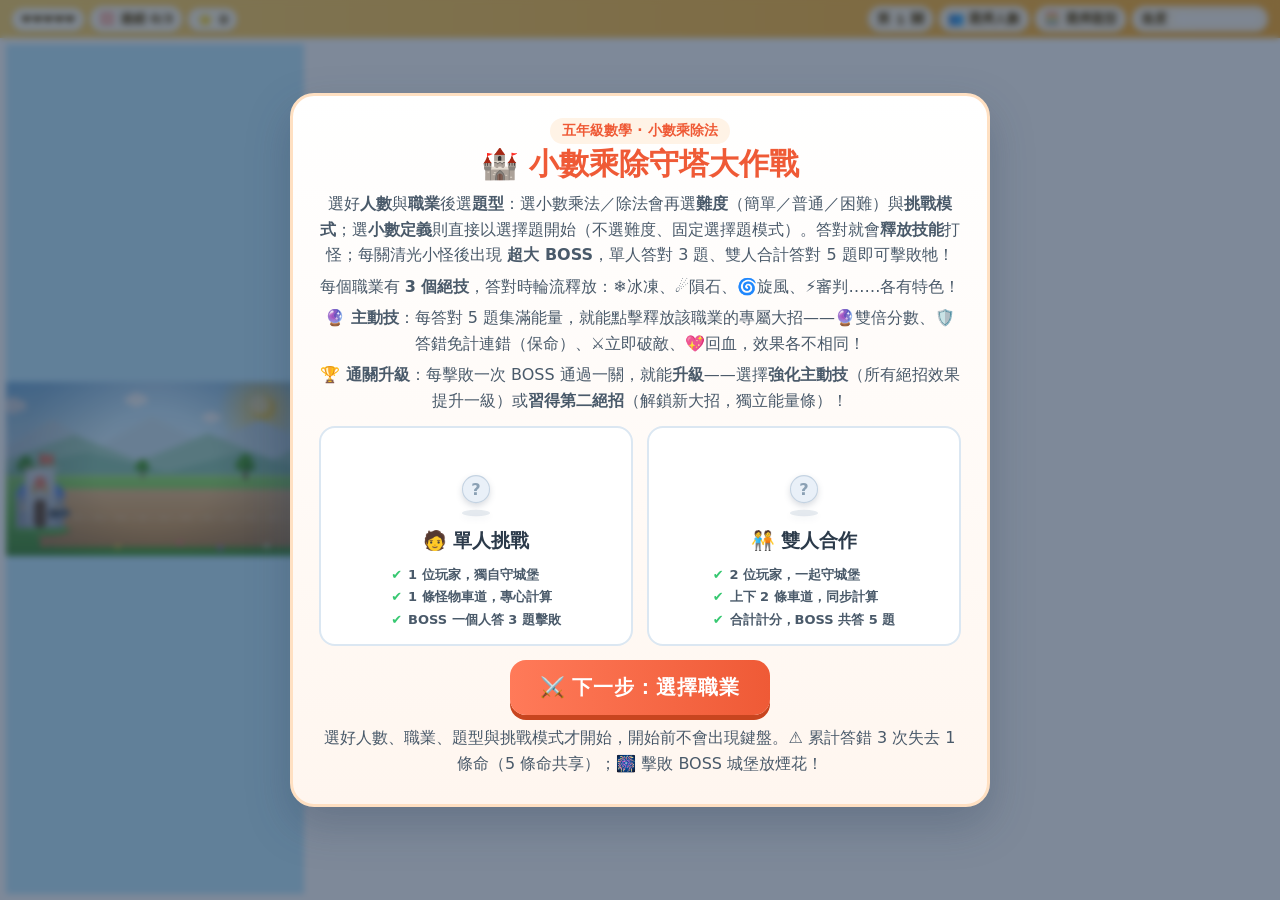
==== p5math1.html @ c69765ee "Add files via upload" ====
<!DOCTYPE html>
<html lang="zh-Hant">
<head>
<meta charset="UTF-8" />
<meta name="viewport" content="width=device-width, initial-scale=1.0, maximum-scale=1.0, user-scalable=no" />
<title>小數乘除守塔大作戰 🏰</title>
<style>
  :root{
    --sky-1:#aee4ff; --sky-2:#e8f8ff; --grass:#7ed957; --grass-d:#5cb83c;
    --path:#d9a066; --path-d:#c08850; --ink:#2b3a4a; --card:#ffffff;
    --accent:#ff7a59; --accent-d:#ef5a36; --good:#37c871; --warn:#ffb02e;
    --shadow:0 10px 24px rgba(40,60,90,.18);
  }
  *{box-sizing:border-box; -webkit-tap-highlight-color:transparent;}
  html,body{margin:0;}
  body{
    font-family:"PingFang TC","Microsoft YaHei","Hiragino Sans TC","Comic Sans MS",system-ui,sans-serif;
    background:linear-gradient(180deg,#cdeeff 0%,#eafaff 60%,#f6fbff 100%);
    color:var(--ink); display:flex;
    min-height:100vh; padding:14px;
  }
  /* margin:auto 讓內容在空間足夠時置中；空間不足（如橫屏矮視窗）時改為貼頂並可捲動，避免內容被裁切消失 */
  .wrap{width:100%; max-width:1120px; margin:auto;}
  .panel{background:var(--card); border-radius:22px; box-shadow:var(--shadow); overflow:hidden;}

  /* HUD */
  .hud{
    display:flex; align-items:center; gap:10px; padding:12px 16px; flex-wrap:wrap;
    background:linear-gradient(90deg,#ffd66b,#ffb02e); color:#5a3b00;
    font-weight:800;
  }
  .hud .pill{
    background:rgba(255,255,255,.85); border-radius:999px; padding:6px 12px;
    display:flex; align-items:center; gap:6px; font-size:15px;
    box-shadow:0 2px 6px rgba(0,0,0,.08);
  }
  .hud .grow{flex:1;}
  .hud .lvbar{height:10px; width:120px; background:rgba(255,255,255,.6); border-radius:999px; overflow:hidden;}
  .hud .lvbar > i{display:block; height:100%; width:0%; background:var(--good); transition:width .3s;}

  .stage{position:relative; background:#bfeaff;}
  canvas{display:block; width:100%; height:auto; touch-action:none;}

  /* answer pad */
  .pad{
    padding:14px 16px 18px; background:#fff; border-top:3px dashed #ffe0a3;
  }
  .question{
    text-align:center; font-size:30px; font-weight:800; color:var(--ink);
    margin:2px 0 12px; min-height:38px;
  }
  .question .eq{color:var(--accent-d);}
  .question .blank{
    display:inline-block; min-width:90px; padding:0 10px; margin-left:6px;
    border-bottom:4px solid var(--accent); color:var(--accent-d);
  }
  .question.idle{color:#9bb1c4; font-size:20px; font-weight:700;}

  .keys{display:grid; grid-template-columns:repeat(3,1fr); gap:10px; max-width:420px; margin:0 auto;}
  .key{
    border:none; border-radius:16px; padding:16px 0; font-size:24px; font-weight:800;
    background:#eef4fb; color:var(--ink); cursor:pointer; box-shadow:0 4px 0 #cdd9e8;
    transition:transform .05s, box-shadow .05s; user-select:none;
  }
  .key:active{transform:translateY(3px); box-shadow:0 1px 0 #cdd9e8;}
  .key.act{background:var(--accent); color:#fff; box-shadow:0 4px 0 var(--accent-d);}
  .key.clear{background:#ffe1d6; color:var(--accent-d); box-shadow:0 4px 0 #f3b8a6;}
  .key.wide{grid-column:span 2;}
  .fire{
    margin:12px auto 0; display:block; width:100%; max-width:420px;
    border:none; border-radius:16px; padding:16px 0; font-size:22px; font-weight:900;
    background:linear-gradient(90deg,#37c871,#1fae5c); color:#fff; cursor:pointer;
    box-shadow:0 5px 0 #168f49; letter-spacing:2px;
  }
  .fire:active{transform:translateY(3px); box-shadow:0 2px 0 #168f49;}

  /* overlay screens */
  .overlay{
    position:fixed; inset:0; z-index:50; display:flex; flex-direction:column;
    align-items:center; justify-content:safe center; text-align:center; gap:14px;
    background:rgba(20,40,70,.55); backdrop-filter:blur(3px); padding:24px;
    overflow:auto;
  }
  .overlay.hidden{display:none;}
  .hidden{display:none;}
  /* 卡片由 safe center 置中；視窗較矮（橫屏）時自動貼頂並可捲動，頂部不會被裁切。
     不使用 margin:auto，避免 flex 居中在內容過高時頂部不可捲動的陷阱。 */
  .card{background:linear-gradient(180deg,#ffffff 0%,#fff6ef 100%); border-radius:24px; padding:22px 26px; max-width:700px; box-shadow:0 18px 44px rgba(40,60,90,.28); border:3px solid #ffe0c2;}
  .card h1{margin:0 0 6px; font-size:30px; color:var(--accent-d);}
  .card h2{margin:0 0 8px; font-size:26px;}
  .card p{margin:6px 0; font-size:16px; line-height:1.6; color:#4a5a6a;}
  .btn{
    margin-top:14px; border:none; border-radius:16px; padding:14px 30px; font-size:20px; font-weight:900;
    background:linear-gradient(90deg,#ff7a59,#ef5a36); color:#fff; cursor:pointer;
    box-shadow:0 5px 0 #c8451f; letter-spacing:1px;
  }
  .btn:active{transform:translateY(3px); box-shadow:0 2px 0 #c8451f;}
  .tag{display:inline-block; background:#fff3e6; color:var(--accent-d); border-radius:999px; padding:4px 12px; font-weight:800; font-size:14px;}
  .float-msg{
    position:absolute; left:50%; top:42%; transform:translate(-50%,-50%) scale(0);
    font-size:40px; font-weight:900; color:#fff; text-shadow:0 3px 0 rgba(0,0,0,.25);
    pointer-events:none; opacity:0;
  }
  .float-msg.show{animation:pop 1s ease forwards;}
  @keyframes pop{
    0%{transform:translate(-50%,-50%) scale(.3); opacity:0;}
    20%{transform:translate(-50%,-50%) scale(1.1); opacity:1;}
    70%{transform:translate(-50%,-60%) scale(1); opacity:1;}
    100%{transform:translate(-50%,-90%) scale(.9); opacity:0;}
  }
  .toast{
    position:absolute; left:50%; top:12px; transform:translateX(-50%);
    background:#fff; color:var(--ink); font-weight:800; padding:8px 16px; border-radius:999px;
    box-shadow:var(--shadow); opacity:0; transition:opacity .3s; pointer-events:none;
  }
  .toast.show{opacity:1;}
  .hint{font-size:13px; color:#8aa0b4; text-align:center; margin-top:8px;}

  /* 雙人橫屏佈局：左玩家1 / 中戰場 / 右玩家2（開始前先隱藏，不出現鍵盤） */
  .arena{display:flex; gap:12px; align-items:stretch;}
  .side{flex:0 0 248px; display:none; flex-direction:column; gap:10px; justify-content:flex-start;}
  .side.playing{display:flex;}
  .side .pcard{border-radius:16px; padding:10px 12px; border:2px solid #cfe6ff; background:#f5fbff;}
  .side.p2 .pcard{border-color:#ffd9c7; background:#fff7f2;}
  .pcard .pname{font-weight:900; font-size:15px; color:#1f7fb8;}
  .side.p2 .pcard .pname{color:#d2542f;}
  .pcard .pstat{font-size:14px; color:#4a5a6a; font-weight:700; margin:3px 0 6px;}
  .pques{font-size:19px; font-weight:800; color:var(--ink); min-height:28px; text-align:center; line-height:1.25;}
  .pques.idle{color:#9bb1c4; font-size:14px; font-weight:700;}
  .pques .eq{color:var(--accent-d);}
  .pques .blank{display:inline-block; min-width:58px; padding:0 8px; border-bottom:4px solid #1f7fb8; color:#1f7fb8;}
  .side.p2 .pcard .pques .blank{border-color:#d2542f; color:#d2542f;}
  .stagewrap{flex:1; min-width:0; position:relative; background:#bfeaff; overflow:hidden;}
  .stagewrap canvas{display:block; width:100%; height:auto; touch-action:none;}
  /* 遊戲開始後不再顯示「數字鍵／選出答案」這類操作提示標題，讓答題區更乾淨 */
  .kp-title{display:none;}
  .side .keys{max-width:none; gap:8px;}
  .side .key{padding:14px 0; font-size:20px;}
  .firep1{background:linear-gradient(90deg,#3aa0ff,#1f7fb8); box-shadow:0 5px 0 #155f8c;}
  .firep1:active{transform:translateY(3px); box-shadow:0 2px 0 #155f8c;}
  .firep2{background:linear-gradient(90deg,#37c871,#1fae5c); box-shadow:0 5px 0 #168f49;}
  .firep2:active{transform:translateY(3px); box-shadow:0 2px 0 #168f49;}
  .side .fire{margin-top:8px; max-width:none;}

  /* 單人模式：唯一的答題區（玩家1）放到右邊 */
  body.single .side.p1{order:2;}

  /* 玩法模式切換：輸入模式 / 選擇題模式 */
  body.mode-input .choice-area{display:none;}
  body.mode-choice .keypad-area{display:none;}
  /* 選擇題：A/B/C/D 垂直排列，選項區域緊湊不撐滿，保留題目空間 */
  body.mode-choice .choice-area{flex:0 0 auto; display:flex; flex-direction:column; min-height:0;}
  /* 選擇題題目區域放大：更大字體＋醒目底框，讓題目一眼看清 */
  body.mode-choice .pques{
    font-size:27px; min-height:56px; padding:14px 10px; margin-bottom:10px;
    line-height:1.32; background:#eef6ff; border:2px solid #cfe6ff; border-radius:14px;
  }
  body.mode-choice .pques .blank{min-width:74px; padding:0 10px; border-bottom-width:5px;}
  .choice-area{margin-top:2px;}
  .choices{display:grid; grid-template-columns:1fr; gap:7px;}
  .choice{
    border:none; border-radius:12px; padding:9px 6px; font-size:18px; font-weight:900;
    background:#eef4fb; color:var(--ink); cursor:pointer; box-shadow:0 4px 0 #cdd9e8;
    display:flex; align-items:center; justify-content:center; gap:10px; user-select:none;
    min-height:42px;
  }
  .choice:active{transform:translateY(3px); box-shadow:0 1px 0 #cdd9e8;}
  /* 選擇題按鈕：左右縮短並置中，不撐滿整個答題區寬度 */
  .choice{justify-self:center; width:86%;}
  .choice .lab{background:#1f7fb8; color:#fff; border-radius:8px; padding:3px 10px; font-size:16px;}
  .side.p2 .choice .lab{background:#d2542f;}

  /* 主動技：能量條（集滿 5 點解鎖）與釋放按鈕 */
  .ult{margin:6px 0 2px;}
  .ult-bar{height:11px; background:#eef4fb; border-radius:999px; overflow:hidden; border:1px solid #dbe7f2;}
  .ult-bar > i{display:block; height:100%; width:0%; background:linear-gradient(90deg,#ffd24d,#ff7a59); transition:width .25s;}
  .ult-bar.full > i{background:linear-gradient(90deg,#37c871,#1fae5c);}
  .ult-btn{
    margin-top:7px; width:100%; border:none; border-radius:12px; padding:10px 6px; font-size:14px; font-weight:900;
    background:#eef4fb; color:#8aa0b4; cursor:pointer; box-shadow:0 3px 0 #cdd9e8; font-family:inherit; letter-spacing:.5px;
  }
  .ult-btn.ready{background:linear-gradient(90deg,#ffd24d,#ff7a59); color:#fff; box-shadow:0 3px 0 #c8701f; animation:pulse 1s ease-in-out infinite;}
  .ult-btn:disabled{cursor:not-allowed; opacity:.85;}
  .ult-desc{font-size:10.5px; font-weight:700; color:#7a8aa0; line-height:1.4; margin-top:5px; text-align:left; padding:0 3px;}
  .side.p2 .ult-desc{color:#9a6a4a;}
  /* 升級選擇面板 */
  .ups{display:flex; gap:14px; flex-wrap:wrap; justify-content:center; margin:6px 0;}
  .up-col{flex:1 1 220px; max-width:340px; background:#f7faff; border:2px solid #e2ebf5; border-radius:16px; padding:12px 14px 14px; text-align:left;}
  .up-name{font-weight:900; font-size:16px; color:#2b3a4a; margin-bottom:8px;}
  .up-opt{display:block; width:100%; border:2px solid #dbe7f2; background:#fff; border-radius:12px; padding:10px 12px; margin:7px 0; cursor:pointer; font-family:inherit; text-align:left;
    font-size:15px; font-weight:800; color:#2b3a4a; transition:transform .06s, border-color .12s, background .12s;}
  .up-opt small{display:block; font-weight:700; font-size:12px; color:#7a8aa0; margin-top:3px; line-height:1.45;}
  .up-opt:active{transform:translateY(2px);}
  .up-opt.sel{border-color:#7b5cff; background:#f0ebff; box-shadow:0 0 0 3px rgba(123,92,255,.18);}
  .up-opt.disabled{opacity:.5; cursor:not-allowed; text-decoration:line-through;}
  @media (max-width:560px){ .ups{flex-direction:column;} }
  .side.p2 .ult-btn.ready{background:linear-gradient(90deg,#f6b76b,#d2542f); box-shadow:0 3px 0 #a83f1f;}
  @keyframes pulse{0%,100%{transform:scale(1);}50%{transform:scale(1.04);}}
  .choice .val{min-width:42px; text-align:center;}
  .choice.wrong{background:#ffd6d6; box-shadow:0 4px 0 #e7a0a0;}
  .choice.correct{background:#c7f3d4; box-shadow:0 4px 0 #8fd6a6;}
  .mode-btn{margin-top:10px;}
  /* 題型選擇卡（第三屏）：小數乘法 / 小數除法 */
  .topic-row{display:flex; gap:14px; margin:12px 0 4px;}
  .topic-card{flex:1; border:2px solid #dbe7f2; background:#fff; border-radius:16px; padding:16px 10px 12px; cursor:pointer;
    font-family:inherit; display:flex; flex-direction:column; align-items:center; gap:8px; position:relative;
    transition:transform .06s, border-color .12s, background .12s;}
  .topic-card:active{transform:translateY(2px);}
  .topic-card.sel{border-color:#ff7a59; background:#fff3e6; box-shadow:0 0 0 3px rgba(255,122,89,.18);}
  .topic-card.sel .mode-badge{display:block;}
  .topic-emoji{font-size:38px; line-height:1;}
  .topic-name{font-weight:900; font-size:19px; color:#2b3a4a;}
  .topic-card.sel .topic-name{color:var(--accent-d);}
  .topic-row .mode-desc{width:100%;}
  /* 挑戰模式（第四屏）：鍵盤輸入 / 選擇題 */
  .play-btns{display:grid; grid-template-columns:1fr 1fr; gap:12px; margin-top:12px;}
  .play-btns .mode-btn{margin-top:0;}
  .play-btns .mode-btn small{display:block; font-weight:700; font-size:12.5px; opacity:.92; margin-top:4px; letter-spacing:0;}
  /* 尚未完成選擇時的提示（各步驟不預設，必須選一個） */
  .pick-warn{font-weight:900; color:var(--accent-d); font-size:14px; margin:8px 0 0;}
  @media (max-width:560px){ .topic-row{flex-direction:column;} .play-btns{grid-template-columns:1fr;} }

  /* 開始畫面：職業選擇 */
  .picks{display:flex; flex-direction:column; gap:10px; margin:10px 0 2px; text-align:left;}
  .pick-row{display:flex; align-items:center; gap:10px;}
  .pick-chip{flex:0 0 58px; font-weight:900; font-size:14px; text-align:center; border-radius:10px; padding:9px 0; color:#fff; letter-spacing:1px;}
  .chip-p1{background:linear-gradient(180deg,#3aa0ff,#1f7fb8); box-shadow:0 3px 0 #155f8c;}
  .chip-p2{background:linear-gradient(180deg,#ff9a6b,#d2542f); box-shadow:0 3px 0 #a83f1f;}
  .class-grid{flex:1; display:grid; grid-template-columns:repeat(4,1fr); gap:8px;}
  .class-card{border:2px solid #dbe7f2; background:#fff; border-radius:12px; padding:8px 5px; cursor:pointer;
    font-family:inherit; transition:transform .06s, border-color .12s, background .12s;}
  .class-card:active{transform:translateY(2px);}
  .class-card.sel{border-color:#ff7a59; background:#fff3e6; box-shadow:0 0 0 3px rgba(255,122,89,.18);}
  .class-card .cc-head{display:flex; align-items:center; justify-content:center; gap:5px; font-weight:900; font-size:15px; color:#2b3a4a;}
  .class-card .cc-icon{font-size:19px;}
  .class-card .cc-hero{font-size:11px; font-weight:800; color:#fff; background:#ff7a59; border-radius:999px; padding:1px 8px; margin-left:3px;}
  .class-card.sel .cc-hero{background:#ef5a36;}
  .class-card .cc-skills{margin-top:5px; font-size:10.5px; color:#7a8aa0; line-height:1.5; font-weight:700;
    display:flex; flex-wrap:wrap; gap:1px 6px; justify-content:center;}
  .class-card.sel .cc-skills{color:#c2571f;}
  /* 職業人物公仔（選擇職業時顯示） */
  .cc-fig{height:106px; display:flex; align-items:flex-end; justify-content:center; margin-bottom:3px;}
  .cc-fig svg{width:86px; height:104px; display:block; animation:figbob 1.7s ease-in-out infinite; filter:drop-shadow(0 4px 4px rgba(20,40,70,.16));}
  .class-card.sel .cc-fig svg{animation-duration:1.05s;}
  /* 職業卡片上的主動技能（主動技＋第二招，放在一起；預設收起，點名稱展開介紹、再點收回；
     卡片上不顯示「第二招」文字，第二招只顯示圖標＋名稱） */
  .class-card .cc-acts{margin-top:6px; background:#f5edfb; border:1px solid #e4d4f6; border-radius:9px; padding:4px 6px; text-align:left;}
  .class-card .cc-act{font-size:10.5px; line-height:1.45; font-weight:700; color:#6f3aa6; padding:4px 1px; cursor:pointer;}
  .class-card .cc-act + .cc-act{border-top:1px solid #e9dcf7;}
  .class-card .cc-ult-tag{display:inline-block; background:#7a3fb0; color:#fff; border-radius:6px;
    padding:1px 6px; font-size:9px; font-weight:800; margin-right:4px; vertical-align:1px;}
  .class-card .cc-act .ue{font-weight:900; color:#4f2580;}
  .class-card .cc-ult-arrow{float:right; font-style:normal; color:#7a3fb0; transition:transform .18s; padding-left:4px;}
  .class-card .cc-act.open .cc-ult-arrow{transform:rotate(180deg);}
  .class-card .cc-ult-desc{display:none; margin-top:4px; font-weight:600; color:#4f2580; line-height:1.5; font-size:10px;
    border-top:1px dashed #d9c4f0; padding-top:4px;}
  .class-card .cc-act.open .cc-ult-desc{display:block;}
  .pick-chip{font-weight:900; color:#2b3a4a; background:#eef4fb; border-radius:999px; padding:4px 12px; font-size:14px;}
  .pick-chip.chip-p2{background:#fdeede;}
  .pick-chip.set{background:#fff3e6; border:1px solid #ff7a59; color:#c2571f;}
  @keyframes figbob{0%,100%{transform:translateY(0) scale(1);}50%{transform:translateY(-4px) scale(1.03);}}
  /* 模式選擇：單人挑戰 / 雙人合作（開場第一屏） */
  .mode-row{display:flex; gap:14px; margin:12px 0 4px;}
  .mode-card{flex:1; border:2px solid #dbe7f2; background:#fff; border-radius:16px; padding:16px 10px 12px; cursor:pointer;
    font-family:inherit; display:flex; flex-direction:column; align-items:center; gap:8px; position:relative;
    transition:transform .06s, border-color .12s, background .12s;}
  .mode-card:active{transform:translateY(2px);}
  .mode-card.sel{border-color:#ff7a59; background:#fff3e6; box-shadow:0 0 0 3px rgba(255,122,89,.18);}
  .mode-badge{position:absolute; top:-11px; right:10px; background:#ff7a59; color:#fff; font-size:12px; font-weight:900;
    border-radius:999px; padding:3px 10px; box-shadow:0 2px 6px rgba(0,0,0,.15); display:none; letter-spacing:1px;}
  .mode-card.sel .mode-badge{display:block;}
  .mode-fig{display:flex; gap:2px; align-items:flex-end; height:76px;}
  .mode-fig svg{width:54px; height:66px; display:block; animation:figbob 1.7s ease-in-out infinite; filter:drop-shadow(0 3px 3px rgba(20,40,70,.16));}
  .mode-fig svg:nth-child(2){animation-delay:.45s;}
  .mode-name{font-weight:900; font-size:19px; color:#2b3a4a;}
  .mode-desc{margin:2px 0 0; padding:0; list-style:none; font-size:13px; color:#4a5a6a; font-weight:700; line-height:1.75; text-align:left;}
  .mode-desc li::before{content:'✔'; color:#37c871; margin-right:6px; font-weight:900;}
  .picks.single .p2row{display:none;}
  .class-btns{margin-top:12px;}
  .btn.ghost{background:linear-gradient(90deg,#dfe9f3,#c9d8e6); color:#2b3a4a; box-shadow:0 5px 0 #a9bccc; padding:12px 22px; font-size:16px;}
  .btn.ghost:active{transform:translateY(3px); box-shadow:0 2px 0 #a9bccc;}

  /* 玩家卡片：職業技能輪替顯示 */
  .pskills{display:flex; gap:5px; flex-wrap:wrap; margin:4px 0 6px;}
  .pskills .sk{font-size:11px; font-weight:800; color:#8aa0b4; background:#eef4fb; border-radius:999px; padding:2px 8px;}
  .pskills .sk.next{color:#fff; background:#ff7a59;}
  .side.p2 .pskills .sk.next{background:#d2542f;}

  @media (max-width:560px){ .class-grid{grid-template-columns:repeat(2,1fr);} }

  /* 僅在「窄且直屏」時才上下堆疊；橫屏交給 orientation:landscape 規則處理，避免兩個查詢同時命中互相打架 */
  @media (max-width:860px) and (orientation:portrait){ .arena{flex-direction:column;} .side{flex:1 1 auto;} }

  /* 橫屏（高度較矮）：整頁佔滿視窗高度、不捲動。HUD 固定在上並單行排列，arena 填滿剩餘高度並左右並列
     （戰場居中、答題區在兩側）。戰場 canvas 用 object-fit:contain 永遠完整等比塞入並置中，兩側面板過高時各自內部捲動，
     這樣無論直轉橫或橫轉直，遊戲畫面（含 canvas）都一定完整出現在螢幕內、不會被擠偏或只露局部。 */
  @media (orientation:landscape){
    html,body{ height:100%; overflow:hidden; }
    /* 覆蓋全站 body 的 flex 置中，改為一般區塊流，讓 .wrap 直接佔滿視窗高度 */
    body{ display:block; min-height:0; padding:0; }
    .wrap{ height:100%; max-width:none; margin:0; display:flex; flex-direction:column; }
    .panel{ flex:1; min-height:0; border-radius:0; display:flex; flex-direction:column; }
    /* HUD 單行、必要時橫向捲動，避免換行吃掉寶貴的直向空間 */
    .hud{ flex:0 0 auto; padding:6px 12px; gap:6px; flex-wrap:nowrap; overflow-x:auto; }
    .hud .pill{ font-size:13px; padding:4px 9px; flex:0 0 auto; }
    .hud .grow{ flex:1 1 auto; }
    .hud .lvbar{ width:84px; }
    /* 橫屏雙人：用 CSS Grid 三欄（左玩家1／中戰場／右玩家2）。
       左右兩側各 minmax(140px,1fr) 保底寬度，中間 minmax(0,2.2fr) 優先佔空間；
       無論螢幕多窄，p2 一定佔據右側至少 140px，永遠不會被擠出視窗或塌成 0 寬 */
    .arena{
      flex:1 1 auto; min-height:0; display:grid; gap:8px; padding:6px; align-items:stretch;
      grid-template-columns: minmax(140px, 1fr) minmax(0, 2.2fr) minmax(140px, 1fr);
    }
    .side{ display:none; min-width:0; }
    .side.playing{ display:flex; flex-direction:column; overflow:auto; min-height:0; }
    /* 單人：收成兩欄（戰場在左、玩家1在右） */
    body.single .arena{ grid-template-columns: minmax(0, 2.2fr) minmax(140px, 1fr); }
    body.single .side.p1{ order:2; }
    /* 戰場舞台：canvas 用 object-fit:contain 永遠完整等比塞入並置中，不會被擠偏或只露局部 */
    .stagewrap{ position:relative; background:#bfeaff; overflow:hidden; min-width:0; min-height:0; }
    .stagewrap canvas{ display:block; width:100%; height:100%; object-fit:contain; touch-action:none; }
    /* 橫屏高度有限：壓縮答題面板內容，讓整塊（含題目與 A/B/C/D）不捲動就完整看見 */
    .pcard{ padding:5px 8px; }
    .pstat{ margin:2px 0 4px; font-size:13px; }
    .pskills{ margin:2px 0 4px; }
    .pques{ font-size:15px; min-height:20px; }
    .side .key{ padding:6px 0; font-size:15px; }
    .side .keys{ gap:4px; }
    .side .fire{ margin-top:5px; padding:7px 0; font-size:14px; }
    body.mode-choice .pques{ font-size:18px; min-height:32px; padding:5px; margin-bottom:4px; }
    body.mode-choice .choice{ padding:5px 6px; font-size:15px; min-height:30px; }
  }
</style>
</head>
<body>
<div class="wrap">
  <div class="panel">
    <div class="hud">
      <div class="pill" id="lives">❤️❤️❤️❤️❤️</div>
      <div class="pill" id="strikePill">💢 連錯 0/3</div>
      <div class="pill">⭐ <span id="score">0</span></div>
      <div class="grow"></div>
      <div class="pill">第 <span id="level">1</span> 關</div>
      <div class="pill" id="modePill">🧑‍🤝‍🧑 雙人合作</div>
      <div class="pill" id="topicPill">🧮 選擇題型</div>
      <div class="pill" style="gap:8px;">進度 <span class="lvbar"><i id="lvbar"></i></span></div>
    </div>

    <div class="arena">
      <!-- 玩家1 控制面板（雙人模式在左；單人模式時移到右邊） -->
      <div class="side p1">
        <div class="pcard">
          <div class="pname" id="p1name">🧙 魔法師 艾倫</div>
          <div class="pstat">連擊 <span id="p1combo">0</span></div>
          <div class="pskills" id="p1skills"></div>
          <div class="pques idle" id="p1ques">等待你的怪物…</div>
          <div class="ults" id="p1ults"></div>
        </div>
        <div class="keypad-area">
          <div class="kp-title" id="p1kpt">🧙 數字鍵（點擊/鍵盤）</div>
          <div class="keys">
            <button class="key" data-player="p1" data-k="7">7</button>
            <button class="key" data-player="p1" data-k="8">8</button>
            <button class="key" data-player="p1" data-k="9">9</button>
            <button class="key" data-player="p1" data-k="4">4</button>
            <button class="key" data-player="p1" data-k="5">5</button>
            <button class="key" data-player="p1" data-k="6">6</button>
            <button class="key" data-player="p1" data-k="1">1</button>
            <button class="key" data-player="p1" data-k="2">2</button>
            <button class="key" data-player="p1" data-k="3">3</button>
            <button class="key" data-player="p1" data-k="0">0</button>
            <button class="key" data-player="p1" data-k=".">.</button>
            <button class="key clear" data-player="p1" data-k="C">清除</button>
          </div>
          <button class="fire firep1" data-player="p1">✨ 攻擊！</button>
        </div>
        <div class="choice-area">
          <div class="kp-title" id="p1ct">🧙 選出答案（點一下）</div>
          <div class="choices">
            <button class="choice" data-player="p1" data-idx="0"><span class="lab">A</span><span class="val">?</span></button>
            <button class="choice" data-player="p1" data-idx="1"><span class="lab">B</span><span class="val">?</span></button>
            <button class="choice" data-player="p1" data-idx="2"><span class="lab">C</span><span class="val">?</span></button>
            <button class="choice" data-player="p1" data-idx="3"><span class="lab">D</span><span class="val">?</span></button>
          </div>
        </div>
      </div>

      <!-- 戰場（中） -->
      <div class="stagewrap">
        <canvas id="game" width="960" height="560"></canvas>
        <div class="toast" id="toast"></div>
        <div class="float-msg" id="floatMsg"></div>

        <!-- start screen -->
        <div class="overlay" id="startScreen">
          <!-- 模式選擇：單人挑戰 / 雙人合作（開場第一屏） -->
          <div class="card" id="modeScreen">
            <div class="tag">五年級數學 · 小數乘除法</div>
            <h1>🏰 小數乘除守塔大作戰</h1>
            <p>選好<b>人數</b>與<b>職業</b>後選<b>題型</b>：選小數乘法／除法會再選<b>難度</b>（簡單／普通／困難）與<b>挑戰模式</b>；選<b>小數定義</b>則直接以選擇題開始（不選難度、固定選擇題模式）。答對就會<b>釋放技能</b>打怪；每關清光小怪後出現 <b>超大 BOSS</b>，單人答對 3 題、雙人合計答對 5 題即可擊敗牠！</p>
            <p>每個職業有 <b>3 個絕技</b>，答對時輪流釋放：❄️冰凍、☄️隕石、🌀旋風、⚡審判……各有特色！</p>
            <p><b>🔮 主動技</b>：每答對 5 題集滿能量，就能點擊釋放該職業的專屬大招——🔮雙倍分數、🛡️答錯免計連錯（保命）、⚔️立即破敵、💖回血，效果各不相同！</p>
            <p><b>🏆 通關升級</b>：每擊敗一次 BOSS 通過一關，就能<b>升級</b>——選擇<b>強化主動技</b>（所有絕招效果提升一級）或<b>習得第二絕招</b>（解鎖新大招，獨立能量條）！</p>
            <div class="mode-row" id="modeRow">
              <button type="button" class="mode-card" data-count="1">
                <span class="mode-badge">已選擇</span>
                <span class="mode-fig" id="modeFig1"></span>
                <span class="mode-name">🧑 單人挑戰</span>
                <ul class="mode-desc">
                  <li>1 位玩家，獨自守城堡</li>
                  <li>1 條怪物車道，專心計算</li>
                  <li>BOSS 一個人答 3 題擊敗</li>
                </ul>
              </button>
              <button type="button" class="mode-card" data-count="2">
                <span class="mode-badge">已選擇</span>
                <span class="mode-fig" id="modeFig2"></span>
                <span class="mode-name">🧑‍🤝‍🧑 雙人合作</span>
                <ul class="mode-desc">
                  <li>2 位玩家，一起守城堡</li>
                  <li>上下 2 條車道，同步計算</li>
                  <li>合計計分，BOSS 共答 5 題</li>
                </ul>
              </button>
            </div>
            <p class="pick-warn hidden" id="modeWarn">⚠️ 請先選擇「單人挑戰」或「雙人合作」！</p>
            <button class="btn mode-btn" id="toClassBtn" type="button">⚔️ 下一步：選擇職業</button>
            <p class="hint" style="margin-top:10px;">選好人數、職業、題型與挑戰模式才開始，開始前不會出現鍵盤。⚠️ 累計答錯 3 次失去 1 條命（5 條命共享）；🎆 擊敗 BOSS 城堡放煙花！</p>
          </div>

          <!-- 職業選擇（第二屏） -->
          <div class="card hidden" id="classScreen">
            <div class="tag mode-tag">👥 請先選擇人數</div>
            <h2>⚔️ 選擇職業</h2>
            <p>每位玩家選一個職業，卡片上有<b>專屬人物公仔</b>；答對時會輪流釋放該職業的 <b>3 個絕技</b>。選完職業，再挑<b>題型</b>開打！</p>
            <div class="picks" id="picks">
              <div class="pick-row">
                <span class="pick-chip chip-p1">玩家1</span>
                <div class="class-grid" id="p1grid"></div>
              </div>
              <div class="pick-row p2row">
                <span class="pick-chip chip-p2">玩家2</span>
                <div class="class-grid" id="p2grid"></div>
              </div>
            </div>
            <p class="pick-warn hidden" id="classWarn">⚠️ 請先為每位玩家選擇職業！</p>
            <button class="btn mode-btn" id="toTopicBtn" type="button">🧮 下一步：選擇題型</button>
            <div class="class-btns">
              <button class="btn ghost" id="backModeBtn" type="button">← 返回重新選擇模式</button>
            </div>
          </div>

          <!-- 題型選擇（第三屏） -->
          <div class="card hidden" id="topicScreen">
            <div class="tag mode-tag">👥 請先選擇人數</div>
            <h2>🧮 選擇題型</h2>
            <p>這次要練習哪一種計算？選「小數乘法／小數除法」會接著選難度與挑戰模式；選「小數定義」則直接以選擇題開始（不選難度、固定選擇題模式）。</p>
            <div class="topic-row" id="topicRow">
              <button type="button" class="topic-card" data-topic="mul">
                <span class="mode-badge">已選擇</span>
                <span class="topic-emoji">✖️</span>
                <span class="topic-name">小數乘法</span>
                <ul class="mode-desc">
                  <li>小數 × 小數的練習</li>
                  <li>由淺入深 3 個難度</li>
                  <li>例如 2.4 × 1.5</li>
                </ul>
              </button>
              <button type="button" class="topic-card" data-topic="div">
                <span class="mode-badge">已選擇</span>
                <span class="topic-emoji">➗</span>
                <span class="topic-name">小數除法</span>
                <ul class="mode-desc">
                  <li>小數 ÷ 小數的練習</li>
                  <li>由淺入深 3 個難度</li>
                  <li>例如 14.8 ÷ 4</li>
                </ul>
              </button>
              <button type="button" class="topic-card" data-topic="def">
                <span class="mode-badge">已選擇</span>
                <span class="topic-emoji">📘</span>
                <span class="topic-name">小數定義</span>
                <ul class="mode-desc">
                  <li>小數 ×、÷ 的概念與規則</li>
                  <li>選擇題形式直接開始</li>
                  <li>不選難度</li>
                </ul>
              </button>
            </div>
            <p class="pick-warn hidden" id="topicWarn">⚠️ 請先選擇「小數乘法」或「小數除法」！</p>
            <button class="btn mode-btn" id="toDiffBtn" type="button">🎚️ 下一步：選擇難度</button>
            <div class="class-btns">
              <button class="btn ghost" id="backClassBtn" type="button">← 返回重新選擇職業</button>
            </div>
          </div>

          <!-- 難度選擇（第四屏，題型之後） -->
          <div class="card hidden" id="diffScreen">
            <div class="tag mode-tag">👥 請先選擇人數</div>
            <h2>🎚️ 選擇難度</h2>
            <p>題目會依你選的難度調整：簡單打基礎、普通標準進度、困難挑戰高年級題型。</p>
            <div class="topic-row" id="diffRow">
              <button type="button" class="topic-card" data-diff="easy">
                <span class="mode-badge">已選擇</span>
                <span class="topic-emoji">🌱</span>
                <span class="topic-name">簡單</span>
                <ul class="mode-desc">
                  <li>乘法：固定 1 位 × 整數</li>
                  <li>除法：1 位 ÷ 整數</li>
                  <li>適合打基礎</li>
                </ul>
              </button>
              <button type="button" class="topic-card" data-diff="normal">
                <span class="mode-badge">已選擇</span>
                <span class="topic-emoji">⚖️</span>
                <span class="topic-name">普通</span>
                <ul class="mode-desc">
                  <li>乘法：含 1 位 × 1 位</li>
                  <li>除法：1 位 ÷ 整數</li>
                  <li>標準進度</li>
                </ul>
              </button>
              <button type="button" class="topic-card" data-diff="hard">
                <span class="mode-badge">已選擇</span>
                <span class="topic-emoji">🔥</span>
                <span class="topic-name">困難</span>
                <ul class="mode-desc">
                  <li>乘法：含 2 位 × 整數</li>
                  <li>除法：含 2 位 ÷ 整數</li>
                  <li>高年級挑戰</li>
                </ul>
              </button>
            </div>
            <p class="pick-warn hidden" id="diffWarn">⚠️ 請先選擇一個難度！</p>
            <button class="btn mode-btn" id="toPlayBtn" type="button">🎯 下一步：選擇挑戰模式</button>
            <div class="class-btns">
              <button class="btn ghost" id="backTopicBtn" type="button">← 返回重新選擇題型</button>
            </div>
          </div>

          <!-- 挑戰模式選擇（第四屏） -->
          <div class="card hidden" id="playScreen">
            <div class="tag mode-tag">👥 請先選擇人數</div>
            <h2>🎮 選擇挑戰模式</h2>
            <p id="playSummary"></p>
            <div class="play-btns">
              <button class="btn mode-btn" id="playInputBtn" type="button" style="background:linear-gradient(90deg,#3aa0ff,#1f7fb8);box-shadow:0 5px 0 #155f8c;">⌨️ 鍵盤輸入<small>點數字鍵輸入答案</small></button>
              <button class="btn mode-btn" id="playChoiceBtn" type="button" style="background:linear-gradient(90deg,#37c871,#1fae5c);box-shadow:0 5px 0 #168f49;">🎯 選擇題<small>從選項中點出答案</small></button>
            </div>
            <div class="class-btns">
              <button class="btn ghost" id="backDiffBtn" type="button">← 返回重新選擇難度</button>
            </div>
          </div>
        </div>

        <!-- game over -->
        <div class="overlay hidden" id="overScreen">
          <div class="card">
            <h2 id="overTitle">城堡守住了！</h2>
            <p><span id="scoreWord">合計得分</span>：<b id="finalScore">0</b> 分</p>
            <p>到達第 <b id="finalLevel">1</b> 關</p>
          <button class="btn" id="againBtn">再玩一次 🔄</button>
          <button class="btn" id="changeModeBtn" style="background:linear-gradient(90deg,#ffb02e,#ef8b1f);box-shadow:0 5px 0 #c8701f;">🔁 換一種玩法</button>
          </div>
        </div>

      <!-- 升級選擇面板（通關後暫停遊戲，讓玩家選擇強化） -->
      <div class="overlay hidden" id="upgradeScreen">
        <div class="card">
          <div class="tag">🏆 通關升級！</div>
          <h2 id="upTitle">🎉 第 1 关通过！选择你的强化</h2>
          <p class="hint" style="margin:2px 0 10px;">每位英雄二选一：<b>⬆️ 強化主動技</b> 或 <b>✨ 習得第二絕招</b>（解鎖新招，獨立能量條）。</p>
          <div class="ups" id="upgrades"></div>
          <button class="btn" id="upgradeDoneBtn" style="background:linear-gradient(90deg,#7b5cff,#5a3fd6);box-shadow:0 5px 0 #432fae;margin-top:12px;">▶ 繼續下一關</button>
        </div>
      </div>
    </div>
    <!-- 玩家2 控制面板（右）：移到 arena 直接子層，與 battlefield 並排，雙人模式才會顯示 -->
    <div class="side p2">
      <div class="pcard">
        <div class="pname" id="p2name">🏹 弓箭手 蕾雅</div>
        <div class="pstat">連擊 <span id="p2combo">0</span></div>
        <div class="pskills" id="p2skills"></div>
        <div class="pques idle" id="p2ques">等待你的怪物…</div>
        <div class="ults" id="p2ults"></div>
      </div>
      <div class="keypad-area">
        <div class="kp-title" id="p2kpt">🏹 數字鍵（點擊/鍵盤）</div>
        <div class="keys">
          <button class="key" data-player="p2" data-k="7">7</button>
          <button class="key" data-player="p2" data-k="8">8</button>
          <button class="key" data-player="p2" data-k="9">9</button>
          <button class="key" data-player="p2" data-k="4">4</button>
          <button class="key" data-player="p2" data-k="5">5</button>
          <button class="key" data-player="p2" data-k="6">6</button>
          <button class="key" data-player="p2" data-k="1">1</button>
          <button class="key" data-player="p2" data-k="2">2</button>
          <button class="key" data-player="p2" data-k="3">3</button>
          <button class="key" data-player="p2" data-k="0">0</button>
          <button class="key" data-player="p2" data-k=".">.</button>
          <button class="key clear" data-player="p2" data-k="C">清除</button>
        </div>
        <button class="fire firep2" data-player="p2">🏹 攻擊！</button>
      </div>
      <div class="choice-area">
        <div class="kp-title" id="p2ct">🏹 選出答案（點一下）</div>
        <div class="choices">
          <button class="choice" data-player="p2" data-idx="0"><span class="lab">A</span><span class="val">?</span></button>
          <button class="choice" data-player="p2" data-idx="1"><span class="lab">B</span><span class="val">?</span></button>
          <button class="choice" data-player="p2" data-idx="2"><span class="lab">C</span><span class="val">?</span></button>
          <button class="choice" data-player="p2" data-idx="3"><span class="lab">D</span><span class="val">?</span></button>
        </div>
      </div>
    </div>
  </div>
</div>

<script>
(function(){
  "use strict";
  const cv = document.getElementById('game');
  const ctx = cv.getContext('2d');
  const W = 960, H = 560;
  // HiDPI
  const dpr = Math.min(window.devicePixelRatio||1, 2);
  cv.width = W*dpr; cv.height = H*dpr;
  cv.style.aspectRatio = W+'/'+H;
  ctx.scale(dpr,dpr);

  const GROUND_Y = 300;       // 地平線（草與天交界）
  const PATH_Y = 437;         // 道路中心（覆蓋上下兩條車道）
  const PATH_H = 186;         // 加寬以容納兩條車道與 BOSS
  const LANE1_Y = 388;        // 玩家1（魔法師）車道 · 上排
  const LANE2_Y = 486;        // 玩家2（弓箭手）車道 · 下排
  const TOWER_X = 110;
  const HERO_X = 186;         // 魔法師
  const ARCHER_X = 256;       // 弓箭手
  const CASTLE_BASE = 470;    // 城堡與角色腳下
  const SPAWN_X = W - 40;
  const REACH_X = TOWER_X + 66;
  const BOSS_R = 64;          // BOSS 半徑（更大隻）
  const BOSS_Y = 437;         // BOSS 專用車道（畫面中央，兩人共同目標）

  const livesEl = document.getElementById('lives');
  const strikeEl = document.getElementById('strikePill');
  const scoreEl = document.getElementById('score');
  const levelEl = document.getElementById('level');
  const lvbarEl = document.getElementById('lvbar');
  const startScreen = document.getElementById('startScreen');
  const modeScreen = document.getElementById('modeScreen');
  const classScreen = document.getElementById('classScreen');
  const topicScreen = document.getElementById('topicScreen');
  const diffScreen = document.getElementById('diffScreen');
  const playScreen = document.getElementById('playScreen');
  const overScreen = document.getElementById('overScreen');
  const againBtn = document.getElementById('againBtn');
  const toastEl = document.getElementById('toast');
  const floatMsg = document.getElementById('floatMsg');

  // 怪物種類與代表色（用於爆炸粒子）
  const MONSTER_TYPES = ['slime','ghost','imp','pumpkin','cyclops'];
  const MONSTER_COLOR = {
    slime:'#5cb83c', ghost:'#cfe0f5', imp:'#8a4dff',
    pumpkin:'#ef7a1f', cyclops:'#2b9fe0'
  };
  const PRAISE = ['好棒！','太厲害了！','答對了！','Bingo！','完美！','你真行！'];

  // ---- 職業系統：4 個職業，每個 2 個被動攻擊（答對時輪流釋放）＋ 1 招主動技 ----
  // 主動技需集滿 5 點（答對 5 題）才能點擊釋放，每職業效果不同：
  //   mage    → 智慧祝福 double   ：下一題答對分數 ×2
  //   archer  → 守護之盾 nopenalty：下一次答錯不計入連錯（守住 1 條命）
  //   warrior → 破陣斬   strike   ：立即對當前目標造成 1 點傷害（小怪秒殺 / BOSS 扣 1 題）
  //   priest  → 神聖治癒 heal      ：恢復 1 條生命（已滿則轉 +20 分）
  // 第二招（通關升級後可習得）：
  //   mage    → 烈焰風暴 firestorm：清掉場上所有小怪
  //   archer  → 鷹眼祝福 eagle     ：下一題答對分數 ×3
  //   warrior → 連環斬   combo    ：對當前目標連續猛劈（小怪直接擊敗、BOSS 多掉 1 題）
  //   priest  → 寵物召喚 pet       ：召喚小寵物衝向小怪，直接擊敗牠（升級後一次多隻）
  //   monk    → 萬佛朝宗 auraAll   ：小怪全清，BOSS 也被震掉數題（武僧僅單人模式登場）
  const CLASSES = {
    mage: {
      name:'魔法師', icon:'🧙', hero:'艾倫', skills:[
        { name:'魔法星',   icon:'✨' },
        { name:'冰凍術',   icon:'❄️' }
      ],
      ult:  { name:'智慧祝福', icon:'🔮', effect:'double',    desc:'下一題答對分數 ×2（升級後倍率更高）' },
      ult2: { name:'烈焰風暴', icon:'🔥', effect:'firestorm', desc:'立即清掉場上所有小怪' },
      boostDesc: '強化【智慧祝福】：雙倍分數倍率提升（每級 +1：Lv2→×3、Lv3→×4…）。'
    },
    archer: {
      name:'弓箭手', icon:'🏹', hero:'蕾雅', skills:[
        { name:'連射箭',   icon:'🏹' },
        { name:'三連箭',   icon:'🎯' }
      ],
      ult:  { name:'守護之盾', icon:'🛡️', effect:'nopenalty', desc:'下一次答錯不計入連錯（守住 1 條命；升級後可擋多次）' },
      ult2: { name:'鷹眼祝福', icon:'🎯', effect:'eagle',     desc:'下一題答對分數 ×3（升級後倍率更高）' },
      boostDesc: '強化【守護之盾】與【鷹眼祝福】：護盾可擋次數 +1（Lv2 擋 2 次），鷹眼倍率提升（每級 +1：Lv2→×4）。'
    },
    warrior: {
      name:'劍士', icon:'⚔️', hero:'凱爾', skills:[
        { name:'斬擊波',   icon:'🗡️' },
        { name:'旋風斬',   icon:'🌀' }
      ],
      ult:  { name:'破陣斬', icon:'⚔️', effect:'strike', desc:'立即對怪物造成 1 點傷害（升級後更高）' },
      ult2: { name:'連環斬', icon:'🗡️', effect:'combo',  desc:'對當前目標連續猛劈：小怪直接擊敗，BOSS 一次掉更多題' },
      boostDesc: '強化【破陣斬】與【連環斬】：破陣斬傷害 +1；連環斬每刀也更兇（基礎比破陣斬多 1 點）。'
    },
    priest: {
      name:'牧師', icon:'🙏', hero:'希雅', skills:[
        { name:'聖光彈',   icon:'🌟' },
        { name:'治癒之光', icon:'💚' }
      ],
      ult:  { name:'神聖治癒', icon:'💖', effect:'heal',     desc:'恢復 1 條生命（升級後更多）' },
      ult2: { name:'寵物召喚', icon:'🐾', effect:'pet',      desc:'召喚一隻小寵物衝向小怪，直接擊敗牠（升級後一次召喚更多隻）' },
      boostDesc: '強化【寵物召喚】：同時召喚的寵物 +1（Lv2 召喚 2 隻、Lv3 召喚 3 隻…），一口氣清掉更多小怪。'
    },
    monk: {
      // 武僧：僅在「單人模式」取代牧師登場（雙人模式仍為牧師）
      name:'武僧', icon:'👳', hero:'玄空', skills:[
        { name:'氣功拳', icon:'👊' },
        { name:'旋風腿', icon:'🌀' }
      ],
      ult:  { name:'凌波微步', icon:'💨', effect:'slowAll', desc:'內勁擴散，場上敵人全速大減（凍結數秒；升級後更久）' },
      ult2: { name:'萬佛朝宗', icon:'☯️', effect:'auraAll', desc:'真氣橫掃全場：小怪全清，BOSS 也被震掉數題' },
      boostDesc: '強化【凌波微步】與【萬佛朝宗】：減速時間 +1 秒；萬佛朝宗對 BOSS 的傷害 +1。'
    }
  };
  const CLASS_ORDER = ['mage','archer','warrior','priest'];
  // 單人模式：牧師 → 武僧（雙人模式仍為牧師）
  function activeClassOrder(){
    return (players === 1) ? ['mage','archer','warrior','monk'] : CLASS_ORDER;
  }
  // 兩位玩家開始前選定的職業（預設 魔法師 / 弓箭手）
  let sel = { p1:null, p2:null };
  // 遊戲人數：1 = 單人挑戰；2 = 雙人合作；0 = 尚未選擇（開始前不預設任何選項）
  let players = 0;
  function activePlayers(){ return (players === 1) ? ['p1'] : (players === 2 ? ['p1','p2'] : []); }

  // 職業人物公仔（開始畫面選職業時顯示的迷你角色立牌）
  // 還沒選職業時的佔位公仔（開始前不預設選項，用問號小人提示）
  const FIG_PLACEHOLDER = `<svg viewBox="0 0 100 120" xmlns="http://www.w3.org/2000/svg">
      <ellipse cx="50" cy="108" rx="26" ry="6" fill="#9fb3c8" opacity=".25"/>
      <circle cx="50" cy="64" r="25" fill="#e9f0f8"/>
      <circle cx="50" cy="64" r="25" fill="none" stroke="#c4d3e2" stroke-width="2"/>
      <text x="50" y="74" font-size="30" font-weight="bold" text-anchor="middle" fill="#8aa0b4">?</text>
    </svg>`;
  const CLASS_FIG = {
    mage: `<svg viewBox="0 0 100 120" xmlns="http://www.w3.org/2000/svg">
      <defs>
        <radialGradient id="figMgOrb" cx=".5" cy=".5" r=".5">
          <stop offset="0" stop-color="#fff7c2"/><stop offset="1" stop-color="#ffb02e"/>
        </radialGradient>
      </defs>
      <ellipse cx="50" cy="108" rx="26" ry="6" fill="#1f7fb8" opacity=".2"/>
      <line x1="82" y1="50" x2="88" y2="104" stroke="#8a5a3a" stroke-width="5" stroke-linecap="round"/>
      <circle cx="82" cy="44" r="10" fill="#ffb02e" opacity=".32"/>
      <circle cx="82" cy="44" r="7" fill="url(#figMgOrb)"/>
      <path d="M82 37.5 l1.4 2.8 3.1 .45 -2.25 2.2 .53 3.1 -2.78 -1.46 -2.78 1.46 .53 -3.1 -2.25 -2.2 3.1 -.45 Z" fill="#fff7c2"/>
      <path d="M50 10 Q63 32 67 46 H33 Q37 32 50 10 Z" fill="#3a7bd5"/>
      <path d="M50 10 Q57 30 60 46 H50 Z" fill="#5c9de8" opacity=".85"/>
      <ellipse cx="50" cy="47" rx="31" ry="7" fill="#2f66b0"/>
      <ellipse cx="50" cy="45.5" rx="31" ry="6" fill="#4d84cf"/>
      <circle cx="50" cy="10" r="3.6" fill="#ffd24d"/>
      <circle cx="50" cy="64" r="25" fill="#ffe0c2"/>
      <path d="M36 68 Q50 94 64 68 Q56 80 50 80 Q44 80 36 68 Z" fill="#ffffff"/>
      <path d="M39 70 Q50 88 61 70 Q53 76 50 76 Q47 76 39 70 Z" fill="#f2f6fa"/>
      <circle cx="42" cy="62" r="4.8" fill="#ffffff"/>
      <circle cx="58" cy="62" r="4.8" fill="#ffffff"/>
      <circle cx="43" cy="62.5" r="3" fill="#2b3a4a"/>
      <circle cx="57" cy="62.5" r="3" fill="#2b3a4a"/>
      <circle cx="44" cy="61" r="1.2" fill="#ffffff"/>
      <circle cx="58" cy="61" r="1.2" fill="#ffffff"/>
      <ellipse cx="35" cy="72" rx="4" ry="2.6" fill="#ffb3b3" opacity=".55"/>
      <ellipse cx="65" cy="72" rx="4" ry="2.6" fill="#ffb3b3" opacity=".55"/>
      <path d="M47 73 Q50 76 53 73" stroke="#2b3a4a" stroke-width="1.6" fill="none" stroke-linecap="round"/>
    </svg>`,
    archer: `<svg viewBox="0 0 100 120" xmlns="http://www.w3.org/2000/svg">
      <ellipse cx="50" cy="108" rx="26" ry="6" fill="#3f8f2a" opacity=".2"/>
      <path d="M76 38 Q93 64 76 90" stroke="#8a5a2b" stroke-width="5" fill="none" stroke-linecap="round"/>
      <line x1="76" y1="38" x2="76" y2="90" stroke="#e8d3a0" stroke-width="1.6"/>
      <line x1="76" y1="64" x2="60" y2="64" stroke="#5b4632" stroke-width="2.4"/>
      <path d="M64 64 L73 60.4 L73 67.6 Z" fill="#c0392b"/>
      <path d="M27 58 L13 44 L29 49 Z" fill="#ffe0c2"/>
      <path d="M73 58 L87 44 L71 49 Z" fill="#ffe0c2"/>
      <circle cx="50" cy="64" r="25" fill="#ffe0c2"/>
      <path d="M50 36 Q72 40 74 60 Q67 46 50 44 Q33 46 26 60 Q28 40 50 36 Z" fill="#4ea233"/>
      <path d="M50 36 Q63 39 69 53 Q59 45 50 44 Q41 45 31 53 Q37 39 50 36 Z" fill="#7ed957"/>
      <circle cx="42" cy="62" r="4.8" fill="#ffffff"/>
      <circle cx="58" cy="62" r="4.8" fill="#ffffff"/>
      <circle cx="43" cy="62.5" r="3" fill="#2b3a4a"/>
      <circle cx="57" cy="62.5" r="3" fill="#2b3a4a"/>
      <circle cx="44" cy="61" r="1.2" fill="#ffffff"/>
      <circle cx="58" cy="61" r="1.2" fill="#ffffff"/>
      <ellipse cx="35" cy="72" rx="4" ry="2.6" fill="#ffb3b3" opacity=".55"/>
      <ellipse cx="65" cy="72" rx="4" ry="2.6" fill="#ffb3b3" opacity=".55"/>
      <path d="M47 73 Q50 76 53 73" stroke="#2b3a4a" stroke-width="1.6" fill="none" stroke-linecap="round"/>
    </svg>`,
    warrior: `<svg viewBox="0 0 100 120" xmlns="http://www.w3.org/2000/svg">
      <defs>
        <linearGradient id="figWrSteel" x1="0" y1="0" x2="0" y2="1">
          <stop offset="0" stop-color="#ffffff"/><stop offset="1" stop-color="#9fb4c8"/>
        </linearGradient>
      </defs>
      <ellipse cx="50" cy="108" rx="26" ry="6" fill="#a83f1f" opacity=".2"/>
      <g transform="rotate(14 80 60)">
        <rect x="77" y="24" width="7" height="48" rx="3" fill="url(#figWrSteel)"/>
        <rect x="69" y="70" width="23" height="5.5" rx="2.5" fill="#ffd24d"/>
        <rect x="78.5" y="75" width="4" height="16" rx="2" fill="#7a5a3a"/>
      </g>
      <path d="M31 46 Q18 32 23 20 Q33 29 38 42 Z" fill="#f0e6d2"/>
      <path d="M69 46 Q82 32 77 20 Q67 29 62 42 Z" fill="#f0e6d2"/>
      <circle cx="50" cy="64" r="25" fill="#ffe0c2"/>
      <path d="M50 33 Q73 37 74 55 L26 55 Q27 37 50 33 Z" fill="#d2542f"/>
      <path d="M50 33 Q63 36 69 48 Q59 40 50 39 Q41 40 31 48 Q37 36 50 33 Z" fill="#ff9a6b"/>
      <rect x="26" y="51" width="48" height="5" rx="2.5" fill="#a83f1f"/>
      <circle cx="42" cy="65" r="4.8" fill="#ffffff"/>
      <circle cx="58" cy="65" r="4.8" fill="#ffffff"/>
      <circle cx="43" cy="65.5" r="3" fill="#2b3a4a"/>
      <circle cx="57" cy="65.5" r="3" fill="#2b3a4a"/>
      <circle cx="44" cy="64" r="1.2" fill="#ffffff"/>
      <circle cx="58" cy="64" r="1.2" fill="#ffffff"/>
      <ellipse cx="34" cy="75" rx="4" ry="2.6" fill="#ffb3b3" opacity=".55"/>
      <ellipse cx="66" cy="75" rx="4" ry="2.6" fill="#ffb3b3" opacity=".55"/>
      <path d="M47 76 Q50 79 53 76" stroke="#2b3a4a" stroke-width="1.6" fill="none" stroke-linecap="round"/>
    </svg>`,
    priest: `<svg viewBox="0 0 100 120" xmlns="http://www.w3.org/2000/svg">
      <ellipse cx="50" cy="108" rx="26" ry="6" fill="#c9a227" opacity=".2"/>
      <line x1="84" y1="42" x2="90" y2="104" stroke="#c9a227" stroke-width="5" stroke-linecap="round"/>
      <circle cx="84" cy="36" r="10" fill="#ffd24d" opacity=".3"/>
      <circle cx="84" cy="36" r="7" fill="#ffd24d"/>
      <path d="M84 29.5 V42.5 M77.5 36 H90.5" stroke="#ffffff" stroke-width="3" stroke-linecap="round"/>
      <ellipse cx="50" cy="26" rx="17" ry="5" fill="none" stroke="#ffd24d" stroke-width="4.5"/>
      <ellipse cx="50" cy="26" rx="17" ry="5" fill="none" stroke="#fff3c4" stroke-width="1.6"/>
      <circle cx="50" cy="64" r="25" fill="#ffe0c2"/>
      <path d="M50 36 Q72 40 74 62 Q67 46 50 44 Q33 46 26 62 Q28 40 50 36 Z" fill="#ffffff"/>
      <path d="M50 36 Q63 39 69 55 Q59 46 50 45 Q41 46 31 55 Q37 39 50 36 Z" fill="#f4ecd8"/>
      <circle cx="42" cy="62" r="4.8" fill="#ffffff"/>
      <circle cx="58" cy="62" r="4.8" fill="#ffffff"/>
      <circle cx="43" cy="62.5" r="3" fill="#2b3a4a"/>
      <circle cx="57" cy="62.5" r="3" fill="#2b3a4a"/>
      <circle cx="44" cy="61" r="1.2" fill="#ffffff"/>
      <circle cx="58" cy="61" r="1.2" fill="#ffffff"/>
      <ellipse cx="35" cy="72" rx="4" ry="2.6" fill="#ffb3b3" opacity=".55"/>
      <ellipse cx="65" cy="72" rx="4" ry="2.6" fill="#ffb3b3" opacity=".55"/>
      <path d="M47 73 Q50 76 53 73" stroke="#2b3a4a" stroke-width="1.6" fill="none" stroke-linecap="round"/>
    </svg>`,
    monk: `<svg viewBox="0 0 100 120" xmlns="http://www.w3.org/2000/svg">
      <defs>
        <radialGradient id="figMnQi" cx=".5" cy=".5" r=".5">
          <stop offset="0" stop-color="#fff7c2"/><stop offset="1" stop-color="#ffb02e"/>
        </radialGradient>
      </defs>
      <ellipse cx="50" cy="108" rx="26" ry="6" fill="#c9743a" opacity=".2"/>
      <!-- 氣功拳風（右側） -->
      <circle cx="82" cy="42" r="10" fill="#ffb02e" opacity=".28"/>
      <circle cx="82" cy="42" r="7" fill="url(#figMnQi)"/>
      <path d="M82 32 a10 10 0 0 1 0 20" stroke="#fff7c2" stroke-width="2" fill="none" stroke-linecap="round"/>
      <!-- 戒疤（頭頂三個點） -->
      <circle cx="46" cy="47" r="1.6" fill="#be7846" opacity=".55"/>
      <circle cx="54" cy="47" r="1.6" fill="#be7846" opacity=".55"/>
      <circle cx="50" cy="43.5" r="1.6" fill="#be7846" opacity=".55"/>
      <circle cx="50" cy="64" r="25" fill="#ffe0c2"/>
      <!-- 僧袍領口（橙褐） -->
      <path d="M50 36 Q72 40 74 62 Q67 46 50 44 Q33 46 26 62 Q28 40 50 36 Z" fill="#e8842f"/>
      <path d="M50 36 Q63 39 69 55 Q59 46 50 45 Q41 46 31 55 Q37 39 50 36 Z" fill="#f5a860"/>
      <circle cx="42" cy="62" r="4.8" fill="#ffffff"/>
      <circle cx="58" cy="62" r="4.8" fill="#ffffff"/>
      <circle cx="43" cy="62.5" r="3" fill="#2b3a4a"/>
      <circle cx="57" cy="62.5" r="3" fill="#2b3a4a"/>
      <circle cx="44" cy="61" r="1.2" fill="#ffffff"/>
      <circle cx="58" cy="61" r="1.2" fill="#ffffff"/>
      <ellipse cx="35" cy="72" rx="4" ry="2.6" fill="#ffb3b3" opacity=".55"/>
      <ellipse cx="65" cy="72" rx="4" ry="2.6" fill="#ffb3b3" opacity=".55"/>
      <path d="M47 73 Q50 76 53 73" stroke="#2b3a4a" stroke-width="1.6" fill="none" stroke-linecap="round"/>
    </svg>`
  };

  let state = null;
  let lastT = 0;
  let spawnTimer = 0;
  let nextSpawnIn = 4000;   // 下一次出怪的隨機間距（每次出怪後重新計算）
  let rafId = null;
  let currentMode = 'input';   // 'input' 輸入模式 | 'choice' 選擇題模式
  let topic = 'mul';           // 'mul' 小數乘法 | 'div' 小數除法（選完職業後、開始前選擇）
  let difficultyLevel = null;  // 'easy' 簡單 | 'normal' 普通 | 'hard' 困難（題型之後選擇，影響題目難度）

  function round2(v){ return Math.round(v*100)/100; }
  function randInt(a,b){ return a + Math.floor(Math.random()*(b-a+1)); }
  function fmt(v){ return (Math.round(v*100)/100).toString(); }

  // 為選擇題模式生成 4 個選項（含正解與常見錯誤干擾項）
  function genOptions(answer, level){
    const fmtA = fmt(answer);
    const pool = [fmtA];
    const seen = new Set([fmtA]);
    // 常見錯誤：忘記小數點（答案 ×10）
    if(level <= 2){
      const shift = fmt(answer*10);
      if(shift !== fmtA && !seen.has(shift) && parseFloat(shift) <= 99){ pool.push(shift); seen.add(shift); }
    }
    const step = (level >= 3) ? 0.1 : 1;   // 干擾項與正解的差距
    let guard = 0;
    while(pool.length < 4 && guard < 300){
      guard++;
      const d = randInt(1,3) * (Math.random()<0.5?-1:1) * step;
      const v = Math.round((answer+d)*100)/100;
      if(v <= 0) continue;
      const s = fmt(v);
      if(!seen.has(s)){ seen.add(s); pool.push(s); }
    }
    while(pool.length < 4){   // 兜底，確保一定有 4 個
      const s = fmt(Math.max(0.1, Math.round((answer + (pool.length+1)*step)*100)/100));
      if(!seen.has(s)){ seen.add(s); pool.push(s); }
    }
    // 打亂順序
    for(let i=pool.length-1;i>0;i--){ const j=randInt(0,i); const t=pool[i]; pool[i]=pool[j]; pool[j]=t; }
    return { list: pool, correct: pool.indexOf(fmtA) };
  }

  // 題目難度檔次：依遊戲關卡與所選難度，對映到題目難度檔次 1~3（整體已下調一級，原先最高 4 檔已停用）
  function problemLevel(){
    const g = state.level;
    if(difficultyLevel === 'easy') return 1;                       // 簡單：固定最簡檔（1 位 × 整數 / 1 位 ÷ 整數），不隨關卡升級
    if(difficultyLevel === 'hard') return Math.min(g + 1, 3);      // 困難：封頂到 2 位 × 整數 / 2 位 ÷ 整數
    return Math.min(g, 2);                                         // 普通：封頂到 1 位 × 1 位 / 1 位 ÷ 整數
  }

  // 題型派發：小數乘法 / 小數除法 / 小數定義（level 為題目難度檔次 1~4，定義題不使用）
  function genProblem(level){
    if(topic === 'def') return genDefProblem();
    return (topic === 'div') ? genDivProblem(level) : genMulProblem(level);
  }

  // 為題目掛上選擇題選項：定義題自帶選項，計算題則由 genOptions 生成
  function attachOptions(p){
    if(p.options && p.answerIndex != null) return p;        // 定義題已內含選項，無須再生成
    const lvl = (p.pLevel != null) ? p.pLevel : state.level;
    const opt = genOptions(p.answer, lvl);
    p.options = opt.list; p.answerIndex = opt.correct;
    return p;
  }

  // 為一道定義題組裝選項：給定題幹、正解、干擾項候選，保證 4 個選項不重複
  function defChoice(text, correct, pool){
    const wrongs = [...new Set(pool.filter(s => s !== correct))];
    for(let i = wrongs.length - 1; i > 0; i--){ const j = randInt(0, i); const t = wrongs[i]; wrongs[i] = wrongs[j]; wrongs[j] = t; }
    const options = [correct, wrongs[0], wrongs[1], wrongs[2]];
    for(let i = options.length - 1; i > 0; i--){ const j = randInt(0, i); const t = options[i]; options[i] = options[j]; options[j] = t; }
    return { text, options, answerIndex: options.indexOf(correct), answer: correct, pLevel: 1 };
  }

  // 小數定義題（概念與規則）：固定為選擇題，不分行難度；每關同一概念只出現一次，數字/倍數隨機不重複
  function genDefProblem(){
    // 12 題定義題，每題以函式產生（數字/倍數隨機），避免重複出現相同數值
    const makers = [
      // —— 小數乘法 ——
      () => defChoice(
        '小數乘法中，積（答案）的小數位數等於兩個乘數小數位數的什麼？',
        '和', ['差','積','商']
      ),
      () => {
        const p = [10,100,1000][randInt(0,2)];
        const places = p===10 ? 1 : p===100 ? 2 : 3;
        return defChoice(
          `一個小數乘以 ${p}，等於把它的小數點向哪個方向移動 ${places} 位？`,
          '向右', ['向左','不動','向上']
        );
      },
      () => {
        const places = randInt(1,3);
        const mult = [10,100,1000][places-1];
        const mult2 = [10,100,1000].find(m => m !== mult);
        return defChoice(
          `把一個小數向右移動 ${places} 位，這個數會發生什麼變化？`,
          `擴大 ${mult} 倍`, [`縮小 ${mult} 倍`,`擴大 ${mult2} 倍`,`不變`]
        );
      },
      () => {
        const a = (randInt(1,9))/10, b = (randInt(1,9))/10;
        return defChoice(
          `${fmt(a)} × ${fmt(b)} 的積是幾位小數？`,
          '兩位', ['一位','零位','三位']
        );
      },
      () => {
        const f = [0.1,0.01][randInt(0,1)];
        const factor = f===0.1 ? 10 : 100;
        return defChoice(
          `一個數乘以 ${fmt(f)}，等於把這個數做什麼？`,
          `縮小 ${factor} 倍`, [`擴大 ${factor} 倍`,`擴大 1000 倍`,`不變`]
        );
      },
      () => defChoice(
        '小數乘法可以先當作整數乘法算，最後再從右邊數出幾位點上小數點？',
        '乘數的小數位數', ['被乘數的小數位數','加數的小數位數','任意位數']
      ),
      // —— 小數除法 ——
      () => defChoice(
        '小數除法計算時，商的小數點要和哪個數的小數點對齊？',
        '被除數', ['除數','商','乘數']
      ),
      () => defChoice(
        '當除數是小數時，要把除數和被除數同時向右移動相同位數，使除數變成什麼？',
        '整數', ['小數','分數','零']
      ),
      () => {
        const divisor = [10,100,1000][randInt(0,2)];
        const places = divisor===10 ? 1 : divisor===100 ? 2 : 3;
        return defChoice(
          `一個小數除以 ${divisor}，它的小數點要向左移動幾位？`,
          `${places} 位`, [`${places-1} 位`,`${places+1} 位`,`${places+2} 位`]
        );
      },
      () => {
        const x = (randInt(1,9))/10, y = (randInt(2,9))/10;
        return defChoice(
          `把 ${fmt(x)} ÷ ${fmt(y)} 化簡成 ${fmt(round2(x*10))} ÷ ${fmt(round2(y*10))}，是利用什麼性質？`,
          '商不變性質', ['加法交換律','乘法結合律','四捨五入']
        );
      },
      () => {
        const divisor = [0.1,0.01][randInt(0,1)];
        const mult = divisor===0.1 ? 10 : 100;
        return defChoice(
          `一個數除以 ${fmt(divisor)}，等於把這個數乘以多少？`,
          `${mult}`, [`${divisor}`,`${mult*10}`,'1']
        );
      },
      () => {
        const places = randInt(1,3);
        const div = [10,100,1000][places-1];
        const div2 = [10,100,1000].find(m => m !== div);
        return defChoice(
          `把一個小數向左移動 ${places} 位，這個數會發生什麼變化？`,
          `縮小 ${div} 倍`, [`擴大 ${div} 倍`,`縮小 ${div2} 倍`,`不變`]
        );
      }
    ];
    // 每關同一概念只出現一次：排除本關已出過的題號（保全：12 題全出過才允許重複）
    if(!state.usedDef) state.usedDef = [];
    let avail = makers.map((_, i) => i).filter(i => !state.usedDef.includes(i));
    if(avail.length === 0){ state.usedDef = []; avail = makers.map((_, i) => i); }
    const pick = avail[randInt(0, avail.length - 1)];
    state.usedDef.push(pick);
    return makers[pick]();
  }

  // 小數乘法出題：依題目難度檔次 1~4
  function genMulProblem(level){
    if(level <= 1){
      // a.b × c  (1 位小數 × 整數) —— 最簡檔
      const a = randInt(1,9), b = randInt(1,9), c = randInt(2,9);
      return { text:`${a}.${b} × ${c}`, answer: round2((a + b/10)*c), pLevel: level };
    } else if(level === 2){
      // a.b × c.d  (1 位小數 × 1 位小數)
      const a = randInt(1,9), b = randInt(1,9), c = randInt(1,9), d = randInt(1,9);
      return { text:`${a}.${b} × ${c}.${d}`, answer: round2((a + b/10)*(c + d/10)), pLevel: level };
    } else if(level === 3){
      // a.bc × c  (2 位小數 × 整數)
      const a = randInt(1,9), b = randInt(0,9), cc = randInt(0,9), c = randInt(2,9);
      return { text:`${a}.${b}${cc} × ${c}`, answer: round2((a + b/10 + cc/100)*c), pLevel: level };
    } else {
      // a.bc × c.de  (2 位小數 × 2 位小數) —— 最高檔，只有困難模式才會出現
      const a = randInt(1,9), b = randInt(0,9), cc = randInt(0,9), c = randInt(1,9), d = randInt(0,9), e = randInt(0,9);
      return { text:`${a}.${b}${cc} × ${c}.${d}${e}`, answer: round2((a + b/10 + cc/100)*(c + d/10 + e/100)), pLevel: level };
    }
  }

  // 小數除法出題：依題目難度檔次 1~4（先決定商再反推被除數，保證答案為有限小數）
  function genDivProblem(level){
    if(level <= 2){
      // a.b ÷ c：一位小數 ÷ 整數（商為一位小數）—— 簡單與普通共用
      const d = randInt(2,9);
      const q = randInt(1,9) + randInt(1,9)/10;
      const dividend = round2(q*d);
      return { text: fmt(dividend) + ' ÷ ' + d, answer: round2(q), pLevel: level };
    } else if(level === 3){
      // a.bc ÷ c：兩位小數 ÷ 整數（商固定為兩位小數）
      const d = randInt(2,9);
      const q = (randInt(5,99)*10 + randInt(1,9))/100;   // 0.51 ~ 9.99
      const dividend = round2(q*d);
      return { text: fmt(dividend) + ' ÷ ' + d, answer: round2(q), pLevel: level };
    } else {
      // a.bc ÷ c.d：兩位小數 ÷ 一位小數（商為一位小數）—— 最高檔，只有困難模式才會出現
      const c = randInt(1,9), d = randInt(1,9);
      const divisor = c + d/10;
      const q = randInt(1,9) + randInt(1,9)/10;
      const dividend = round2(q*divisor);
      return { text: fmt(dividend) + ' ÷ ' + c + '.' + d, answer: round2(q), pLevel: level };
    }
  }

  // owner: 'p1' 走上方車道，'p2' 走下方車道；兩者成對同時出現
  function makeEnemy(owner, laneY){
    const p = attachOptions(genProblem(problemLevel()));
    const type = MONSTER_TYPES[randInt(0,MONSTER_TYPES.length-1)];
    return {
      x: SPAWN_X, y: laneY,
      baseY: laneY,
      r: 26,
      type: type,
      color: MONSTER_COLOR[type],
      owner: owner,
      problem: p,
      state: 'alive',          // alive | dying | gone
      bob: Math.random()*Math.PI*2,
      frozen: 0                // 冰凍術：減速計時
    };
  }

  // BOSS：每關最後出現的唯一大 BOSS（兩人共同目標）；單人答對 3 題擊敗、雙人合計答對 5 題擊敗
  function makeBoss(){
    const p = attachOptions(genProblem(problemLevel()));
    const bossHp = (players === 1) ? 3 : 5;
    return {
      x: W - 90, y: BOSS_Y, baseY: BOSS_Y,
      r: BOSS_R,
      type: 'boss', color: '#b06bff',
      problem: p, state: 'alive',
      bob: Math.random()*Math.PI*2,
      isBoss: true, hp: bossHp, maxHp: bossHp,
      hurt: 0,                 // 受擊計時（痛苦表情 + 白閃 + 抖動）
      rage: 0,                 // 發怒計時（紅光 + 更凶 + 大幅抖動）
      frozen: 0,               // 冰凍術：減速計時
      hitPause: 0,             // 被命中後的停頓計時（秒）：歸零前 BOSS 不前進
      reached: false,          // 是否已抵達攻擊位置（抵達後原地待命、定時攻擊）
      attackTimer: 0           // 抵達後的攻擊倒數（秒）
    };
  }

  function resetState(){
    state = {
      lives: 5, level: 1,
      wrongTally: 0,               // 累計答錯次數（滿 3 次失去 1 條命）
      goal: 4, cleared: 0,         // 普通怪物清光後才出 BOSS
      score: 0,                     // 兩位玩家合計總分
      p1: { combo:0, input:'', target:null, cls: sel.p1, skillIdx: 0, ultLevel:1, ults:['ult'], ultEnergy:{ult:0}, ultReady:{ult:false}, buff:{} },
      p2: { combo:0, input:'', target:null, cls: sel.p2, skillIdx: 0, ultLevel:1, ults:['ult'], ultEnergy:{ult:0}, ultReady:{ult:false}, buff:{} },
      enemies: [], pets: [], projectiles: [], particles: [], floats: [],
      fireworks: [], castleGlow: 0,     // 擊敗 BOSS 的煙火與城堡金色光暈
      beams: [], shocks: [],            // BOSS 攻擊：紅色能量束 + 城堡衝擊波
      shake: 0, flash: 0, redFlash: 0,  // 衝鋒斬震屏 / 神聖審判白光 / BOSS 攻擊紅閃
      bossActive: false, bossesDefeated: 0, bossClearPending: false,
      usedDef: [],                 // 本關已出過的定義題題號（每關同一概念只出現一次）
      running: false, over: false, paused: false
    };
  }

  function difficulty(){
    const lv = state.level;
    return {
      speed: 18 + (lv-1)*2,                              // px / sec：開局較慢，每過一關只加快一點點
      minInterval: Math.max(3000 - (lv-1)*150, 1800),   // 出怪間距隨機區間（下限，ms）：每關微降，最低 1.8 秒
      maxInterval: Math.max(6000 - (lv-1)*250, 3600),   // 出怪間距隨機區間（上限，ms）：每關微降，最低 3.6 秒
      minGap: 150                                        // 怪物之間最小間距（px）
    };
  }
  // 在區間內取一個隨機出怪間距，讓小怪出現時快時慢、更難預測
  function randInterval(diff){
    return diff.minInterval + Math.random() * (diff.maxInterval - diff.minInterval);
  }

  function startGame(){
    // 人數、職業、題型、挑戰模式都選好才開始（不預設，防止誤玩）
    if(!players || !sel.p1 || (players === 2 && !sel.p2)) return;
    resetState();
    state.running = true;
    startScreen.classList.add('hidden');
    overScreen.classList.add('hidden');
    // 選好職業與玩法才開始：這時才顯示數字鍵盤（單人模式只顯示玩家1）
    document.querySelectorAll('.side.p1').forEach(el=>el.classList.add('playing'));
    if(players === 2) document.querySelectorAll('.side.p2').forEach(el=>el.classList.add('playing'));
    else document.querySelectorAll('.side.p2').forEach(el=>el.classList.remove('playing'));
    document.body.classList.remove('mode-input','mode-choice','topic-mul','topic-div','topic-def');
    document.body.classList.add(currentMode==='choice' ? 'mode-choice' : 'mode-input',
                                topic==='def' ? 'topic-def' : topic==='div' ? 'topic-div' : 'topic-mul');
    const tp = document.getElementById('topicPill');
    if(tp) tp.textContent = (topic==='div') ? '➗ 小數除法' : (topic==='def' ? '📘 小數定義' : '✖️ 小數乘法');
    spawnTimer = 0;
    nextSpawnIn = randInterval(difficulty());   // 設定第一次隨機出怪間距
    lastT = performance.now();
    if(rafId) cancelAnimationFrame(rafId);
    // 一開始就派出第一批怪物：單人一隊、雙人成對，玩家立即同步開算
    state.enemies.push(makeEnemy('p1', LANE1_Y));
    if(players === 2) state.enemies.push(makeEnemy('p2', LANE2_Y));
    assignTargets();
    renderPad();
    updateHUD();
    rafId = requestAnimationFrame(loop);
    beep([523,659,784],0.09,'triangle');
  }

  function endGame(win){
    state.running = false;
    state.over = true;
    if(rafId) cancelAnimationFrame(rafId);
    document.getElementById('finalScore').textContent = state.score;
    document.getElementById('scoreWord').textContent = (players===1) ? '得分' : '合計得分';
    document.getElementById('finalLevel').textContent = state.level;
    document.getElementById('overTitle').textContent = win ? '🎉 城堡守住了！' : '💥 城堡被攻破了！';
    overScreen.classList.remove('hidden');
  }

  function updateHUD(){
    let hearts = '';
    for(let i=0;i<5;i++) hearts += (i<state.lives ? '❤️' : '🤍');
    livesEl.textContent = hearts;
    if(strikeEl) strikeEl.textContent = '💢 連錯 ' + state.wrongTally + '/3';
    scoreEl.textContent = state.score;
    levelEl.textContent = state.level;
    lvbarEl.style.width = Math.min(100, (state.cleared/state.goal)*100) + '%';
  }

  // 為每位在場玩家各自指派最接近的「自己這隊」怪物（單人模式只指派玩家1）
  function assignTargets(){
    for(const who of activePlayers()){
      const pl = state[who];
      if(pl.target && pl.target.state === 'alive') continue;
      let best = null;
      for(const e of state.enemies){
        if(e.state === 'alive' && (!e.owner || e.owner === who) && (!best || e.x < best.x)) best = e;
      }
      if(pl.target !== best){
        pl.target = best;
        if(!best) pl.input = '';
        renderPad();
      }
    }
  }

  function renderPad(){
    for(const who of activePlayers()){
      const pl = state[who];
      const cls = CLASSES[pl.cls];
      const tag = cls.icon + ' ' + cls.name + ' ' + cls.hero;   // 用職業姓名代替「玩家1 / 玩家2」
      document.getElementById(who+'combo').textContent = pl.combo;
      const nameEl = document.getElementById(who+'name');
      if(nameEl) nameEl.textContent = tag;
      const kpt = document.getElementById(who+'kpt');
      if(kpt) kpt.textContent = tag + ' 數字鍵（點擊/鍵盤）';
      const ct = document.getElementById(who+'ct');
      if(ct) ct.textContent = tag + ' 選出答案（點一下）';
      // 技能輪替徽章：下一個要釋放的技能高亮
      const skEl = document.getElementById(who+'skills');
      if(skEl){
        let html = '';
        for(let i=0;i<cls.skills.length;i++){
          const s = cls.skills[i];
          html += '<span class="sk' + (i === (pl.skillIdx % cls.skills.length) ? ' next' : '') + '">' + s.icon + s.name + '</span>';
        }
        skEl.innerHTML = html;
      }
      // 攻擊鈕顯示下一個要釋放的技能名
      const fire = document.querySelector('.fire[data-player="' + who + '"]');
      if(fire){
        const s = cls.skills[pl.skillIdx % cls.skills.length];
        fire.textContent = s.icon + ' 釋放【' + s.name + '】';
      }
      // 主動技能量條與釋放按鈕（每個已解鎖絕招各一條，集滿 5 點解鎖；習得第二絕招後多一條）
      const ultsEl = document.getElementById(who+'ults');
      if(ultsEl){
        let html = '';
        for(const uid of pl.ults){
          const u = (uid === 'ult') ? cls.ult : cls.ult2;
          const pts = pl.ultEnergy[uid] || 0;
          const ready = !!pl.ultReady[uid];
          html += '<div class="ult">' +
                    '<div class="ult-bar' + (ready ? ' full' : '') + '"><i style="width:' + (pts/5*100) + '%"></i></div>' +
                    '<button type="button" class="ult-btn' + (ready ? ' ready' : '') + '" data-player="' + who + '" data-ult="' + uid + '"' + (ready ? '' : ' disabled') + '>' +
                      u.icon + ' ' + u.name + (ready ? ' ✦' : ' (' + pts + '/5)') +
                    '</button>' +
                    '<div class="ult-desc">' + u.name + '：' + u.desc + '</div>' +
                  '</div>';
        }
        ultsEl.innerHTML = html;
      }
    }
    setPlayerQues('p1');
    setPlayerQues('p2');
  }

  function setPlayerQues(who){
    const el = document.getElementById(who === 'p1' ? 'p1ques' : 'p2ques');
    const pl = state[who];
    const choiceBtns = document.querySelectorAll('.choice[data-player="'+who+'"]');
    if(pl.target && pl.target.state === 'alive'){
      const txt = pl.target.problem.text;
      if(currentMode === 'choice'){
        el.classList.remove('idle');
        // 定義題本身已是完整問句，不再補 ' = ?'；計算題才顯示 ' = ?'
        el.textContent = (topic === 'def') ? txt : (txt + ' = ?');
        const opts = pl.target.problem.options;
        choiceBtns.forEach(b=>{
          b.querySelector('.val').textContent = opts[+b.dataset.idx];
          b.classList.remove('wrong','correct');
        });
      } else {
        el.classList.remove('idle');
        el.innerHTML = `${txt} <span class="eq">=</span> <span class="blank">${pl.input || '?'}</span>`;
      }
    } else {
      el.classList.add('idle');
      el.textContent = '等待你的怪物…';
      choiceBtns.forEach(b=>{ b.querySelector('.val').textContent='?'; b.classList.remove('wrong','correct'); });
    }
  }

  // ---- input（雙人）----
  function pressKey(k, who){
    if(!state || !state.running) return;
    const pl = state[who];
    const a = pl.target;
    if(!a) return;
    if(k === 'C'){ pl.input = ''; }
    else if(k === '.'){ if(!pl.input.includes('.')) pl.input += '.'; }
    else { if(pl.input.replace('.','').length < 6) pl.input += k; }
    renderPad();
  }

  // 各職業技能的發射原點（依職業的武器位置）
  function originOf(who){
    const cls = state[who].cls;
    const slotX = (who === 'p1') ? HERO_X : ARCHER_X;
    const off = {
      mage:    { x: 18,  y: -50 },   // 杖尖發光球
      archer:  { x: -16, y: -26 },   // 弓弦
      warrior: { x: -17, y: -40 },   // 劍手持劍
      priest:  { x: -16, y: -48 }    // 權杖頂端
    }[cls] || { x: 0, y: -40 };
    return { x: slotX + off.x, y: CASTLE_BASE + off.y };
  }

  // 加分並套用「雙倍 / 鷹眼」主動技 buff（倍率隨主動技等級提升）
  function grantScore(who, base){
    const pl = state[who];
    let gain = base;
    if(pl.buff.tripleNext){
      const mult = pl.buff.tripleL || (pl.ultLevel + 2);
      gain = gain * mult;
      pl.buff.tripleNext = false; delete pl.buff.tripleL;
      const o = originOf(who);
      state.floats.push({ x:o.x, y:o.y-30, text:'🎯 鷹眼 ×'+mult+' +'+gain, color:'#ffd24d', life:1.2 });
    } else if(pl.buff.doubleNext){
      const mult = pl.buff.doubleL || (pl.ultLevel + 1);
      gain = gain * mult;
      pl.buff.doubleNext = false; delete pl.buff.doubleL;
      const o = originOf(who);
      state.floats.push({ x:o.x, y:o.y-30, text:'🔮 雙倍 ×'+mult+' +'+gain, color:'#ffd24d', life:1.2 });
    }
    state.score += gain;
    return gain;
  }

  // 答對的統一處理（普通怪物 與 BOSS 共用）：依職業輪替釋放技能攻擊
  function onCorrect(who, a){
    const pl = state[who];
    const cls = CLASSES[pl.cls];
    // 答對累積主動技能量點：每個已解鎖絕招各自集氣，集滿 5 點可使用
    for(const uid of pl.ults){
      pl.ultEnergy[uid] = Math.min(5, (pl.ultEnergy[uid]||0) + 1);
      if(pl.ultEnergy[uid] >= 5) pl.ultReady[uid] = true;
    }
    const si = pl.skillIdx % cls.skills.length;   // 本回合釋放第幾個技能
    const sk = cls.skills[si];
    pl.skillIdx = si + 1;                          // 下次換一個技能
    const kind = pl.cls + '-' + si;                // 技能代號（用於彈道繪製）
    const tag = cls.icon + ' 【' + sk.name + '】';
    if(a.isBoss){
      const dmg = (kind === 'priest-2') ? 2 : 1;   // 神聖審判對 BOSS 雙倍傷害
      a.hp -= dmg;
      a.hitPause = 1.0;                            // 被打中後停頓 1 秒再繼續前進
      if(kind === 'mage-1') a.frozen = 2.5;        // 冰凍術：BOSS 減速
      // 受擊反饋：痛苦表情 + 抖動 + 白閃
      a.hurt = 0.45;
      explode(a.x, a.y - a.r*0.4, '#ffd24d');
      explode(a.x - a.r*0.6, a.y + 10, '#ff5a3c');
      if(kind === 'warrior-2') state.shake = 0.35; // 衝鋒斬：震屏
      if(kind === 'priest-2') state.flash = 0.14;  // 神聖審判：白光
      if(kind === 'priest-1' && state.lives < 5){  // 治癒之光：回復 1 顆愛心
        state.lives++;
        const oh = originOf(who);
        state.floats.push({ x: oh.x, y: oh.y-30, text:'+1 ❤️', color:'#37c871', life:1.2 });
      }
      if(a.hp === 3 || a.hp === 1){          // 血量過半 / 瀕死：發怒
        a.rage = 1.5;
        toast('👹 BOSS 發怒了！');
        beep([120,90,120],0.2,'sawtooth');
      }
      if(a.hp > 0){
        // 還沒打敗，換一題繼續答
        const p = attachOptions(genProblem(state.level));
        a.problem = p;
        pl.combo++;
        const gain = 10 + (pl.combo-1)*2 + (state.level-1)*2;
        grantScore(who, gain);
        showFloat(tag + ' 命中！BOSS 還剩 ' + a.hp + ' 題！');
        beep([659,880],0.07,'square');
      } else {
        // 擊敗 BOSS
        a.state = 'dying';
        const o = originOf(who);
        state.projectiles.push({ x: o.x, y: o.y, target: a, speed: 760, kind });
        pl.combo++;
        const gain = 40 + (state.level-1)*5;      // BOSS 獎勵較高
        grantScore(who, gain);
        state.bossesDefeated++;
        bossDefeatedFireworks();             // 🎆 城堡上空施放煙花
        showFloat('💥 ' + tag + ' 擊敗 BOSS！+'+gain);
        beep([784,1046,1318],0.1,'square');
        pl.target = null;
        assignTargets();
      }
      pl.input = '';
      // 題目已更換，兩位玩家都重新輸入（BOSS 是兩人共同目標）
      state.p1.input = ''; state.p2.input = '';
      updateHUD(); renderPad();
      return;
    }
    // 普通怪物
    a.state = 'dying';
    const o = originOf(who);
    if(kind === 'mage-1') a.frozen = 2.5;          // 冰凍術：怪物變慢
    if(kind === 'warrior-2') state.shake = 0.32;   // 衝鋒斬：震屏
    if(kind === 'priest-2') state.flash = 0.14;    // 神聖審判：白光
    if(kind === 'priest-1' && state.lives < 5){    // 治癒之光：回復 1 顆愛心
      state.lives++;
      state.floats.push({ x: o.x, y: o.y-30, text:'+1 ❤️', color:'#37c871', life:1.2 });
    }
    const proj = { x: o.x, y: o.y, target: a, speed: 640, kind };
    if(kind === 'mage-2'){                         // 隕石術：從怪物正上方落下
      proj.x = a.x; proj.y = -40; proj.trail = '#ffb02e'; proj.big = true;
    } else if(kind === 'archer-2'){                // 穿甲箭：更快更猛
      proj.speed = 980; proj.big = true;
    } else if(kind === 'warrior-0'){               // 斬擊波：極快劍氣
      proj.speed = 980;
    } else if(kind === 'warrior-1'){               // 旋風斬：持續旋進
      proj.speed = 560; proj.spin = 0;
    } else if(kind === 'warrior-2'){               // 衝鋒斬：全速重擊
      proj.speed = 1100; proj.big = true;
    } else if(kind === 'priest-2'){                // 神聖審判：光柱極速
      proj.speed = 1000; proj.big = true;
    }
    if(kind === 'archer-1'){
      // 三連箭：一次射出三支（錯開時間與高度）
      for(let i=0;i<3;i++){
        state.projectiles.push({ x:o.x, y:o.y, target:a, speed:640, kind:'archer-0', delay:i*0.09, dy:(i-1)*11 });
      }
    } else {
      state.projectiles.push(proj);
    }
    pl.combo++;
    const gain = 10 + (pl.combo-1)*2 + (state.level-1)*2;
    grantScore(who, gain);
    state.cleared++;
    // BOSS 已登場但尚未清場：玩家剛答完手上的題目（打掉當前小怪），現在清掉其餘小怪，讓 BOSS 成為唯一目標
    if(state.bossClearPending){
      for(const e of state.enemies){
        if(!e.isBoss && e.state==='alive'){
          e.state='gone';
          explode(e.x, e.y, e.color);
        }
      }
      state.bossClearPending = false;
    }
    showFloat(tag + ' ' + PRAISE[randInt(0,PRAISE.length-1)] + (pl.combo>1?` 連擊x${pl.combo}`:''));
    beep([659,880],0.07,'square');
    pl.input = '';
    pl.target = null;
    assignTargets();
    updateHUD();
    renderPad();
  }

  function submit(who){
    if(!state || !state.running) return;
    if(currentMode !== 'input') return;
    const pl = state[who];
    const a = pl.target;
    if(!a) return;
    if(!/^\d+(\.\d+)?$/.test(pl.input)){ flashWrong('請輸入數字'); return; }
    const val = parseFloat(pl.input);
    if(Math.abs(val - a.problem.answer) < 1e-9){
      onCorrect(who, a);
    } else {
      pl.combo = 0;
      registerWrong(who);
    }
  }
  // 選擇題模式：點 A/B/C/D 作答
  function choose(who, idx){
    if(!state || !state.running) return;
    if(currentMode !== 'choice') return;
    const pl = state[who];
    const a = pl.target;
    if(!a) return;
    if(idx === a.problem.answerIndex){
      onCorrect(who, a);
    } else {
      pl.combo = 0;
      const b = document.querySelector('.choice[data-player="'+who+'"][data-idx="'+idx+'"]');
      if(b){ b.classList.add('wrong'); setTimeout(()=>b.classList.remove('wrong'),500); }
      registerWrong(who);
    }
  }
  function flashWrong(msg){
    toast(msg);
    cv.style.transition='transform .05s';
    cv.style.transform='translateX(-6px)';
    setTimeout(()=>{ cv.style.transform='translateX(6px)'; },60);
    setTimeout(()=>{ cv.style.transform='translateX(0)'; },130);
  }
  // 答錯處罰：累計答錯 3 次失去 1 條命（5 條命共享，歸零即輸）；若有「守護之盾」buff（可疊加層數）則讓本次答錯不計入連錯
  function registerWrong(who){
    const pl = state[who];
    if(pl && pl.buff.shieldStacks && pl.buff.shieldStacks > 0){
      pl.buff.shieldStacks--;
      if(pl.buff.shieldStacks <= 0) delete pl.buff.shieldStacks;
      const o = originOf(who);
      state.floats.push({ x:o.x, y:o.y-30, text:'🛡️ 護盾擋下!', color:'#37c871', life:1.2 });
      flashWrong('🛡️ 護盾展開，這次不計入連錯！');
      beep([523,659],0.08,'sine');
      updateHUD();
      return;   // 不計入連錯、不扣命
    }
    state.wrongTally++;
    if(state.wrongTally >= 3){
      state.wrongTally = 0;
      state.lives--;
      state.floats.push({ x: W/2, y: H-130, text:'−1 ❤', color:'#ff3b3b', life:1.3, big:true });
      flashWrong('連錯 3 次，失去 1 條命！');
      beep([180,120],0.18,'sawtooth');
      if(state.lives <= 0){ updateHUD(); endGame(false); return; }
    } else {
      flashWrong('答錯了！連錯 ' + state.wrongTally + '/3');
      beep([196,165],0.12,'sawtooth');
    }
    updateHUD();
  }
  // 主動技：集滿 5 點才能點擊釋放，每職業 / 每絕招效果不同；升級後增益隨 ultLevel 提升
  function castUltimate(who, ultId){
    if(!state || !state.running || state.paused) return;
    const pl = state[who];
    if(!pl.ultReady[ultId]) return;                 // 該絕招未集滿 5 點不可使用
    const cls = CLASSES[pl.cls];
    const u = (ultId === 'ult') ? cls.ult : cls.ult2;
    pl.ultEnergy[ultId] = 0; pl.ultReady[ultId] = false;   // 釋放後重置能量
    const o = originOf(who);
    const L = pl.ultLevel;
    switch(u.effect){
      case 'double':
        pl.buff.doubleNext = true; pl.buff.doubleL = L + 1;   // ×(L+1)：L1→×2, L2→×3
        state.floats.push({ x:o.x, y:o.y-30, text:'🔮 雙倍分數!', color:'#ffd24d', life:1.4 });
        showFloat(u.icon+' '+u.name+'：下一題得分 ×'+(L+1)+'！');
        beep([784,1046],0.1,'sine');
        break;
      case 'eagle':
        pl.buff.tripleNext = true; pl.buff.tripleL = L + 2;   // ×(L+2)：L1→×3, L2→×4
        state.floats.push({ x:o.x, y:o.y-30, text:'🎯 鷹眼祝福!', color:'#ffd24d', life:1.4 });
        showFloat(u.icon+' '+u.name+'：下一題得分 ×'+(L+2)+'！');
        beep([784,1046],0.1,'sine');
        break;
      case 'nopenalty': {
        pl.buff.shieldStacks = (pl.buff.shieldStacks || 0) + L;   // L 層護盾：可擋 L 次答錯
        state.floats.push({ x:o.x, y:o.y-30, text:'🛡️ 護盾展開!', color:'#37c871', life:1.4 });
        showFloat(u.icon+' '+u.name+'：接下來 '+L+' 次答錯不計入連錯，守住 '+L+' 條命！');
        beep([659,880],0.1,'sine');
        break;
      }
      case 'strike':
        damageTarget(who, L, u, o);
        break;
      case 'combo': {                       // 連環斬（劍士第二招）：對當前目標連續猛劈，比破陣斬多 1 點
        state.shake = Math.max(state.shake, 0.2);   // 連斬震屏
        state.floats.push({ x:o.x, y:o.y-30, text:'🗡️ 連環斩!', color:'#ff9a6b', life:1.2 });
        damageTarget(who, L + 1, u, o);
        break;
      }
      case 'slowAll': {                     // 凌波微步（武僧主動技）：場上敵人全速大減
        let n = 0;
        for(const e of state.enemies){
          if(e.state === 'alive'){ e.frozen = Math.max(e.frozen || 0, 2 + L); n++; }
        }
        state.floats.push({ x:o.x, y:o.y-30, text:'💨 內勁擴散!', color:'#7ed3ff', life:1.4 });
        showFloat(u.icon+' '+u.name+'：場上 '+n+' 隻敵人速度大減 '+(2+L)+' 秒！');
        beep([392,523,659],0.1,'sine');
        break;
      }
      case 'auraAll': {                     // 萬佛朝宗（武僧第二招）：小怪全清 + BOSS 被震掉 L 題
        const n = killAllMinions(who);
        const boss = state.enemies.find(e=>e.isBoss && e.state==='alive');
        let bossHit = '';
        if(boss){
          const old = pl.target;
          pl.target = boss;                 // 暫時指向 BOSS，複用 damageTarget 的受擊／擊敗流程
          damageTarget(who, L, u, o);
          if(pl.target === boss) pl.target = old;
          bossHit = '，BOSS 被震掉 '+L+' 題';
        }
        showFloat(u.icon+' '+u.name+'：清掉 '+n+' 隻小怪'+bossHit+'！');
        beep([440,660,880],0.1,'triangle');
        updateHUD();
        break;
      }
      case 'heal':
        if(state.lives < 5){
          state.lives = Math.min(5, state.lives + L);
          state.floats.push({ x:o.x, y:o.y-30, text:'+'+L+' ❤️', color:'#37c871', life:1.2 });
          showFloat(u.icon+' '+u.name+'：恢復 '+L+' 條命！');
        } else {
          state.score += 20 * L;
          showFloat(u.icon+' '+u.name+'：生命已滿，+'+(20*L)+' 分！');
        }
        beep([523,659,784],0.1,'sine');
        updateHUD();
        break;
      case 'firestorm':
      case 'quake': {
        const n = killAllMinions(who);
        if(n > 0) showFloat(u.icon+' '+u.name+'：清掉 '+n+' 隻小怪！');
        else { showFloat('沒有小怪可清'); beep([300,240],0.12,'square'); }
        beep([440,660],0.1,'square');
        updateHUD();
        break;
      }
      case 'pet':
        summonPets(who, L, u, o);
        updateHUD();
        break;
    }
    renderPad();
  }

  // 對目前目標造成 dmg 點傷害（含 BOSS 受擊 / 擊敗流程；破陣斬與穿雲箭共用）
  function damageTarget(who, dmg, u, o){
    const pl = state[who];
    const a = pl.target;
    if(a && a.state==='alive'){
      if(a.isBoss){
        a.hp -= dmg; a.hurt = 0.45; a.hitPause = 1.0;   // 被任意方式命中：停頓 1 秒再繼續前進
        explode(a.x, a.y - a.r*0.4, '#ffd24d');
        if(a.hp > 0){
          const p = attachOptions(genProblem(state.level));
          a.problem = p;
          showFloat(u.icon+' '+u.name+'：BOSS 剩 '+a.hp+' 題！');
        } else {
          a.state='dying';
          state.projectiles.push({ x:o.x, y:o.y, target:a, speed:760, kind:pl.cls+'-0' });
          state.score += (40 + (state.level-1)*5);
          state.bossesDefeated++;
          bossDefeatedFireworks();
          showFloat('💥 '+u.icon+' 擊敗 BOSS！');
          pl.target = null; assignTargets();
        }
      } else {
        a.state='dying';
        state.projectiles.push({ x:o.x, y:o.y, target:a, speed:640, kind:pl.cls+'-0' });
        state.cleared++;
        state.score += (10 + (state.level-1)*2);
        showFloat(u.icon+' '+u.name+'：清掉一隻！');
        pl.target = null; assignTargets();
      }
      state.p1.input=''; state.p2.input='';
      beep([440,660],0.1,'square');
    } else {
      showFloat('沒有可攻擊的目標');
      beep([300,240],0.12,'square');
    }
    updateHUD();
  }

  // 寵物召喚（牧師第二招）：召喚 L 隻小寵物，每隻鎖定一隻小怪，飛到身邊即直接擊敗
  function summonPets(who, L, u, o){
    const pl = state[who];
    // 收集場上存活小怪：優先玩家當前目標，其餘依「離城堡最近」優先救急
    const minions = state.enemies.filter(e=>!e.isBoss && e.state==='alive');
    minions.sort((a,b)=>{
      if(a === pl.target) return -1;
      if(b === pl.target) return 1;
      return a.x - b.x;
    });
    if(minions.length === 0){
      showFloat('🐾 場上沒有小怪，寵物無處發威');
      beep([300,240],0.12,'square');
      return 0;
    }
    const n = Math.min(L, minions.length);
    for(let i=0;i<n;i++){
      state.pets.push({
        x: o.x, y: o.y,
        target: minions[i],
        speed: 340 + L*30,            // 等級越高，寵物衝得越快
        t: Math.random()*Math.PI*2    // 飛行擺動相位
      });
    }
    showFloat(u.icon+' '+u.name+'：召喚 '+n+' 隻小寵物出擊！');
    state.floats.push({ x:o.x, y:o.y-30, text:'🐾 寵物出擊!', color:'#ffb3d9', life:1.4 });
    beep([660,880,1046],0.08,'sine');
    return n;
  }

  // 立即清掉場上所有小怪（烈焰風暴；舊劍士「天崩地裂」已改為連環斬，此分支保留相容）
  function killAllMinions(who){
    const o = originOf(who);
    const cls = state[who].cls;
    let n = 0;
    for(const e of state.enemies){
      if(!e.isBoss && e.state==='alive'){
        e.state='dying';
        state.projectiles.push({ x:o.x, y:o.y, target:e, speed:640, kind:cls+'-0' });
        state.cleared++; n++;
      }
    }
    if(n > 0){
      state.score += n * (10 + (state.level-1)*2);
      state.p1.input=''; state.p2.input='';
    }
    return n;
  }

  // BOSS 擊敗後，進入下一關
  function checkBossCleared(){
    if(state.bossActive && state.bossesDefeated >= 1){
      const anyPending = state.enemies.some(e=>e.isBoss && e.state!=='gone');
      if(anyPending) return;            // 等 BOSS 死亡動畫播完
      state.bossActive = false;
      state.bossesDefeated = 0;
      state.cleared = 0;
      state.level++;
      state.usedDef = [];           // 新的一關：定義題重新可以出現
      state.goal = 4 + (state.level - 1);
      state.paused = true;                 // 暫停遊戲，彈出升級選擇
      showUpgradeScreen();                 // 讓玩家選擇強化或習得第二絕招
      beep([523,659,784,1046],0.1,'triangle');
    }
  }

  // ---- 升級系統：通關後彈出選擇面板，玩家二選一強化 ----
  const upgradeScreen = document.getElementById('upgradeScreen');
  function showUpgradeScreen(){
    const title = document.getElementById('upTitle');
    if(title) title.textContent = '🎉 第 ' + (state.level - 1) + ' 關通過！選擇你的強化';
    const wrap = document.getElementById('upgrades');
    wrap.innerHTML = '';
    for(const who of activePlayers()){
      const cls = CLASSES[state[who].cls];
      const pl = state[who];
      const has2 = pl.ults.includes('ult2');
      const col = document.createElement('div');
      col.className = 'up-col';
      col.innerHTML =
        '<div class="up-name">' + cls.icon + ' ' + cls.name + ' ' + cls.hero + '（主動技 Lv.' + pl.ultLevel + '）</div>' +
        '<button type="button" class="up-opt sel" data-player="' + who + '" data-choice="boost">' +
          '⬆️ 強化主動技<small>' + cls.boostDesc + '</small></button>' +
        '<button type="button" class="up-opt' + (has2 ? ' disabled' : '') + '" data-player="' + who + '" data-choice="newult">' +
          (has2 ? '✨ 第二絕招已習得' : '✨ 習得第二絕招') +
          '<small>' + (has2 ? '（只能習得一次，請選強化）' : ('解鎖：' + cls.ult2.icon + ' ' + cls.ult2.name + ' — ' + cls.ult2.desc)) + '</small></button>';
      wrap.appendChild(col);
    }
    upgradeScreen.classList.remove('hidden');
  }
  // 升級選項點擊（事件委託）：單選高亮
  document.addEventListener('click', e=>{
    const opt = e.target.closest('.up-opt');
    if(!opt) return;
    const col = opt.closest('.up-col');
    if(opt.classList.contains('disabled')) return;
    col.querySelectorAll('.up-opt').forEach(o=>o.classList.remove('sel'));
    opt.classList.add('sel');
    beep([660,880],0.05,'sine');
  });
  // 套用升級選擇並繼續下一關
  document.getElementById('upgradeDoneBtn').addEventListener('click', ()=>{
    for(const who of activePlayers()){
      const chosen = upgradeScreen.querySelector('.up-opt.sel[data-player="' + who + '"]');
      const choice = chosen ? chosen.dataset.choice : 'boost';
      applyUpgrade(who, choice);
    }
    upgradeScreen.classList.add('hidden');
    state.paused = false;                 // 解除暫停，繼續遊戲
    renderPad(); updateHUD();
    toast('🎉 進入第 ' + state.level + ' 關！');
    beep([523,659,784,1046],0.1,'triangle');
  });
  function applyUpgrade(who, choice){
    const pl = state[who];
    if(choice === 'newult' && !pl.ults.includes('ult2')){
      pl.ults.push('ult2');
      pl.ultEnergy['ult2'] = 0;
      pl.ultReady['ult2'] = false;
      showFloat('✨ ' + CLASSES[pl.cls].ult2.icon + ' 習得第二絕招：' + CLASSES[pl.cls].ult2.name + '！');
    } else {
      pl.ultLevel++;
      showFloat('⬆️ 主動技強化至 Lv.' + pl.ultLevel + '！');
    }
  }

  // ---- effects ----
  function showFloat(txt){
    floatMsg.textContent = txt;
    floatMsg.classList.remove('show'); void floatMsg.offsetWidth; floatMsg.classList.add('show');
  }
  let toastTimer=null;
  function toast(t){
    toastEl.textContent=t; toastEl.classList.add('show');
    clearTimeout(toastTimer); toastTimer=setTimeout(()=>toastEl.classList.remove('show'),1400);
  }
  function explode(x,y,color,count){
    const n = count || 14;
    for(let i=0;i<n;i++){
      const ang=Math.random()*Math.PI*2, sp=60+Math.random()*160;
      state.particles.push({x,y,vx:Math.cos(ang)*sp,vy:Math.sin(ang)*sp-40,life:0.7,color});
    }
  }

  // BOSS 抵達後每次攻擊城堡（抵達當下立即首次，之後每 3 秒一次），含專屬攻擊特效
  function bossAttack(e){
    state.lives--;
    state.p1.combo=0; state.p2.combo=0;
    // —— BOSS 攻擊特效 ——
    e.attackFx = 0.35;                                          // 前撲動畫（drawBoss 讀取）
    state.beams.push({ x0: e.x - e.r*0.3, y0: e.y - e.r*0.05,    // 紅色能量束：從 BOSS 口部射向城堡
                      x1: TOWER_X + 28, y1: PATH_Y - 14, t: 0, life: 0.35 });
    state.shocks.push({ x: TOWER_X + 28, y: PATH_Y - 6, r: 6, life: 0.55, maxLife: 0.55 });  // 城堡地面衝擊波
    explode(TOWER_X + 28, PATH_Y - 14, '#ff5d5d', 24);          // 比普怪更大的爆炸
    state.redFlash = Math.max(state.redFlash, 0.4);              // 全屏紅閃
    state.shake = Math.max(state.shake, 0.55);                   // 強震屏（比普怪 / 衝鋒斬更猛）
    toast('💥 城堡被 BOSS 攻擊了！快答對題目打敗牠！');
    beep([120,90,70],0.22,'sawtooth');
    updateHUD();
    if(state.lives <= 0){ endGame(false); }
  }

  // ---- 煙火（擊敗 BOSS 時在城堡上空施放）----
  const FW_COLORS=['#ff5a3c','#ffd24d','#8ad86a','#5bc8ff','#c58aff','#ff8ac2','#fff6d5'];
  function launchFirework(x){
    state.fireworks.push({
      x, y: H-46,
      vx:(Math.random()-0.5)*50, vy:-(430+Math.random()*140),   // 咻——升空
      fuse: 0.85+Math.random()*0.35,
      color: FW_COLORS[randInt(0,FW_COLORS.length-1)],
      sparks: [], done:false
    });
  }
  function updateFireworks(dt){
    for(const f of state.fireworks){
      if(!f.done){
        f.fuse-=dt;
        f.vy+=300*dt; f.x+=f.vx*dt; f.y+=f.vy*dt;
        f.sparks.push({x:f.x, y:f.y, vx:0, vy:0, life:0.32, color:f.color});   // 上升尾跡
        if(f.fuse<=0 || f.vy>=0){                   // 到最高點：啪——绽放
          f.done=true;
          const n=26+randInt(0,10);
          for(let i=0;i<n;i++){
            const ang=(i/n)*Math.PI*2+Math.random()*0.25, sp=95+Math.random()*140;
            f.sparks.push({x:f.x,y:f.y,vx:Math.cos(ang)*sp,vy:Math.sin(ang)*sp,life:1.0+Math.random()*0.6,color:f.color,star:true});
          }
          beep([300+Math.random()*200,600],0.08,'sine');
        }
      }
      for(const s of f.sparks){
        s.life-=dt; s.x+=s.vx*dt; s.y+=s.vy*dt; s.vy+=160*dt; s.vx*=0.985; s.vy*=0.985;
      }
      f.sparks=f.sparks.filter(s=>s.life>0);
    }
    state.fireworks=state.fireworks.filter(f=>!(f.done&&f.sparks.length===0));
  }
  function drawFireworks(){
    for(const f of state.fireworks){
      for(const s of f.sparks){
        ctx.globalAlpha=Math.max(0,Math.min(1,s.life));
        if(s.star){
          ctx.fillStyle=s.color; drawStar(s.x,s.y,4,5.5,2.2);
        } else {
          ctx.fillStyle='#ffe9a8';
          ctx.beginPath(); ctx.arc(s.x,s.y,2.4,0,Math.PI*2); ctx.fill();
        }
      }
    }
    ctx.globalAlpha=1;
  }
  // 擊敗 BOSS：連放數發煙火 + 城堡金色光暈（只對本局有效）
  function bossDefeatedFireworks(){
    const st = state;
    const baseX = TOWER_X + 30;
    let i=0;
    const shoot=()=>{
      if(state!==st || st.over) return;
      launchFirework(baseX + randInt(-120, 260));
      if(++i<7) setTimeout(shoot, 240);
    };
    shoot();
    st.castleGlow = 2.0;
  }

  // ---- audio (WebAudio, no files) ----
  let actx=null;
  function beep(freqs,dur,type){
    try{
      if(!actx) actx=new (window.AudioContext||window.webkitAudioContext)();
      let t=actx.currentTime;
      freqs.forEach(f=>{
        const o=actx.createOscillator(), g=actx.createGain();
        o.type=type||'sine'; o.frequency.value=f;
        g.gain.setValueAtTime(0.0001,t);
        g.gain.exponentialRampToValueAtTime(0.18,t+0.01);
        g.gain.exponentialRampToValueAtTime(0.0001,t+dur);
        o.connect(g); g.connect(actx.destination); o.start(t); o.stop(t+dur);
        t+=dur;
      });
    }catch(e){}
  }

  // ---- loop ----
  function loop(now){
    try {
      const dt = Math.min(0.05,(now-lastT)/1000); lastT=now;
      if(state.running && !state.paused) update(dt);
      draw();
    } catch(err){
      // 單一影格繪製/運算出錯時不應讓整個遊戲停擺：記錄後繼續下一影格
      console.error('loop frame error:', err);
    }
    if(state.running) rafId = requestAnimationFrame(loop);
  }

  function update(dt){
    const diff = difficulty();
    // spawn（同時遵守時間間隔與最小間距；清光普通怪後改出 BOSS）
    spawnTimer += dt*1000;
    const aliveCount = state.enemies.filter(e=>e.state==='alive').length;
    if(!state.bossActive){
      if(spawnTimer >= nextSpawnIn){
        const rightmost = state.enemies.reduce((m,e)=> (e.state==='alive' && e.x>m) ? e.x : m, -9999);
        if(aliveCount < 6 && rightmost <= SPAWN_X - diff.minGap){
          spawnTimer = 0;
          nextSpawnIn = randInterval(diff);   // 下一次出怪間距重新隨機
          if(state.cleared >= state.goal){
            // BOSS 波：先派出唯一一隻大 BOSS（兩人共同擊敗），但「不立即清場」——
            // 讓場上剩餘的小怪繼續留下，玩家先答完手上的題目（打掉當前小怪）後，其餘小怪才退場
            state.enemies.push(makeBoss());
            state.bossActive = true;
            // 若此刻已無存活小怪，則無須等待，直接標記無待清小怪
            const stillAlive = state.enemies.some(e=>!e.isBoss && e.state==='alive');
            state.bossClearPending = stillAlive;
            toast('👹 BOSS 出現！先答完手上的題目，小怪才會退場！' + (players===1 ? '答對 3 題打敗牠！' : '兩人一起答對 5 題打敗牠！'));
            beep([180,140,200],0.18,'sawtooth');
          } else if(players === 1){
            // 單人模式：只在上排車道生成怪物（一位玩家顧一條路）
            state.enemies.push(makeEnemy('p1', LANE1_Y));
          } else {
            // 成對同時生成：上排給玩家1、下排給玩家2，兩人可同步計算
            state.enemies.push(makeEnemy('p1', LANE1_Y));
            state.enemies.push(makeEnemy('p2', LANE2_Y));
          }
          assignTargets();
        }
      }
    }
    // move enemies
    for(const e of state.enemies){
      if(e.hurt>0) e.hurt-=dt;               // BOSS 受傷表情 / 抖動計時
      if(e.rage>0) e.rage-=dt;               // BOSS 發怒計時
      if(e.frozen>0) e.frozen-=dt;           // 冰凍術減速計時
      if(e.attackFx>0) e.attackFx-=dt;       // BOSS 前撲攻擊動畫計時
      if(e.state==='alive'){
        const freezeMul = (e.frozen>0) ? 0.35 : 1;   // 冰凍時只剩 35% 速度
        e.bob += dt*4;
        if(e.isBoss){
          if(e.hitPause > 0){
            // 被打中後短暫停頓 1 秒，這期間不向前推進
            e.hitPause -= dt;
          } else if(e.reached){
            // 已抵達攻擊位置：停在原地，先立即攻擊一次，之後每 3 秒攻擊一次（不再重新出發）
            e.attackTimer -= dt;
            if(e.attackTimer <= 0){
              e.attackTimer = 3;
              bossAttack(e);
              if(state.over) return;
            }
          } else {
            // 尚未被命中也未抵達：緩慢向左推進（BOSS 速度 0.8 倍，留出答題時間）
            e.x -= diff.speed*0.8 * freezeMul * dt;
            if(e.x <= REACH_X + 110){
              e.x = REACH_X + 110;            // 抵達攻擊位置，停住（不再重新出發）
              e.reached = true;
              e.attackTimer = 0;              // 抵達當下立即發動第一次攻擊
              bossAttack(e);
              e.attackTimer = 3;              // 之後每 3 秒攻擊一次
              if(state.over) return;
              toast('👹 BOSS 逼到城下了！每 3 秒攻擊一次，快打敗牠！');
              beep([180,140,200],0.18,'sawtooth');
            }
          }
        } else {
          e.x -= diff.speed * freezeMul * dt;
          if(e.x <= REACH_X){
            e.state='gone';
            state.lives--;
            state.p1.combo=0; state.p2.combo=0;
            explode(TOWER_X+30, PATH_Y-10, '#ff5d5d');
            toast('💥 城堡被撞到了！');
            cv.style.transition='transform .08s'; cv.style.transform='translateY(6px)';
            setTimeout(()=>{ cv.style.transform='translateY(0)'; },120);
            beep([140,110],0.18,'sawtooth');
            updateHUD();
            if(state.lives<=0){ endGame(false); return; }
          }
        }
      }
    }
    // projectiles（技能彈道：支援延遲發射、偏移、尾跡、重擊）
    for(const p of state.projectiles){
      if(p.delay>0){ p.delay-=dt; continue; }        // 三連箭錯開發射
      if(p.kind === 'warrior-1') p.spin = (p.spin||0) + dt*18;   // 旋風斬自轉
      const t=p.target;
      if(!t || t.state!=='dying'){ p.done=true; continue; }
      if(p.trail){                                  // 隕石術火尾
        state.particles.push({ x:p.x+(Math.random()-0.5)*10, y:p.y+(Math.random()-0.5)*10,
          vx:0, vy:40, life:0.35, color:p.trail });
      }
      const tx = (p.kind==='mage-2') ? t.x : t.x-(t.r+4);   // 隕石直落怪物正上方
      const dx=tx-p.x, dy=(t.y+(p.dy||0))-p.y;
      const d=Math.hypot(dx,dy);
      const step=p.speed*dt;
      if(d<=step){
        p.x=tx; p.y=t.y; p.done=true;
        t.state='gone';
        explode(t.x,t.y,t.color, p.big?26:14);
        if(p.kind==='mage-1')  explode(t.x,t.y,'#aee2ff',12);   // 冰凍碎屑
        if(p.kind==='priest-2'){ explode(t.x,t.y,'#ffe9a8',22); state.flash=0.12; }  // 審判白光
        if(p.kind==='warrior-2') explode(t.x,t.y,'#ffffff',16);
        beep(p.big?[520,780]:[880,1175],0.07,'square');
      } else {
        p.x += dx/d*step; p.y += dy/d*step;
      }
    }
    // particles
    for(const pt of state.particles){
      pt.life-=dt; pt.x+=pt.vx*dt; pt.y+=pt.vy*dt; pt.vy+=300*dt;
    }
    // 煙火與城堡過關光暈
    updateFireworks(dt);
    if(state.castleGlow>0) state.castleGlow-=dt;
    if(state.shake>0) state.shake-=dt;      // 震屏
    if(state.flash>0) state.flash-=dt;      // 技能白光
    if(state.redFlash>0) state.redFlash-=dt; // BOSS 攻擊紅閃
    // BOSS 攻擊特效：能量束前進 / 衝擊波擴散
    for(const b of state.beams){ b.t += dt; }
    state.beams = state.beams.filter(b=> b.t < b.life);
    for(const s of state.shocks){ s.r += dt*220; s.life -= dt; }
    state.shocks = state.shocks.filter(s=> s.life > 0);
    // 扣分 / 得分飄字
    for(const f of state.floats){ f.life-=dt; f.y -= 34*dt; }
    // cleanup
    state.enemies = state.enemies.filter(e=>e.state!=='gone');
    state.projectiles = state.projectiles.filter(p=>!p.done);
    // 小寵物（牧師第二招）：飛向鎖定的小怪，碰到即直接擊敗
    for(const pet of state.pets){
      const t = pet.target;
      if(!t || t.state!=='alive'){ pet.done = true; continue; }
      pet.t += dt;
      const dx = t.x - pet.x, dy = (t.y + Math.sin(pet.t*5)*5) - pet.y;
      const d = Math.hypot(dx,dy);
      const step = pet.speed*dt;
      if(d <= step + 12){
        pet.x = t.x; pet.y = t.y; pet.done = true;
        t.state = 'gone';
        explode(t.x, t.y, t.color, 16);
        explode(t.x, t.y, '#ffe9a8', 12);
        state.cleared++;
        state.score += (10 + (state.level-1)*2);
        showFloat('🐾 小寵物擊敗一隻小怪！');
        beep([880,1175],0.07,'square');
        // 解除盯著這隻怪的玩家鎖定（下一帧 assignTargets 會重指）
        for(const w of activePlayers()){
          if(state[w].target === t) state[w].target = null;
        }
      } else {
        pet.x += dx/d*step; pet.y += dy/d*step;
      }
    }
    state.pets = state.pets.filter(p=>!p.done);
    state.particles = state.particles.filter(p=>p.life>0);
    state.floats = state.floats.filter(f=>f.life>0);

    // 每幀刷新兩位玩家的目標，並檢查 BOSS 是否全滅
    assignTargets();
    checkBossCleared();
  }

  // ---- draw ----
  function draw(){
    ctx.clearRect(0,0,W,H);
    const shaking = !!(state && state.shake>0);
    if(shaking){                       // 衝鋒斬震屏
      const m = state.shake*26;
      ctx.save();
      ctx.translate((Math.random()-0.5)*m, (Math.random()-0.5)*m);
    }
    drawBackground();
    drawTower();
    drawPlayers();                     // 依職業繪製兩位守護者

    // enemies
    for(const e of state.enemies){
      if(e.state==='gone') continue;
      drawMonster(e);
    }
    // projectiles（各職業技能彈道）
    for(const p of state.projectiles){
      if(p.delay>0) continue;
      drawProjectile(p);
    }
    // 小寵物（牧師第二招召喚）
    for(const pet of state.pets){
      drawPet(pet);
    }
    // particles
    for(const pt of state.particles){
      ctx.globalAlpha=Math.max(0,pt.life/0.7);
      ctx.fillStyle=pt.color; ctx.beginPath(); ctx.arc(pt.x,pt.y,5,0,Math.PI*2); ctx.fill();
    }
    ctx.globalAlpha=1;
    // 飄字（扣分 / 得分提示）
    for(const f of state.floats){
      ctx.globalAlpha = Math.max(0, Math.min(1, f.life));
      ctx.fillStyle = f.color;
      ctx.font = 'bold 24px "PingFang TC",sans-serif';
      ctx.textAlign='center'; ctx.textBaseline='middle';
      ctx.fillText(f.text, f.x, f.y);
    }
    ctx.globalAlpha=1;
    // BOSS 攻擊特效：紅色能量束（從 BOSS 口部射向城堡）
    for(const b of state.beams){
      const k = b.t / b.life;                          // 0 → 1
      const a = (k < 0.5) ? 1 : 1 - (k-0.5)*2;         // 先亮後淡
      ctx.save();
      ctx.globalAlpha = Math.max(0, a);
      ctx.lineCap='round';
      ctx.strokeStyle='rgba(255,60,60,.35)'; ctx.lineWidth=16;
      ctx.beginPath(); ctx.moveTo(b.x0,b.y0); ctx.lineTo(b.x1,b.y1); ctx.stroke();
      ctx.strokeStyle='#ff3b3b'; ctx.lineWidth=6;
      ctx.beginPath(); ctx.moveTo(b.x0,b.y0); ctx.lineTo(b.x1,b.y1); ctx.stroke();
      ctx.strokeStyle='rgba(255,235,180,.9)'; ctx.lineWidth=2;
      ctx.beginPath(); ctx.moveTo(b.x0,b.y0); ctx.lineTo(b.x1,b.y1); ctx.stroke();
      ctx.restore();
    }
    // BOSS 攻擊特效：城堡地面衝擊波（擴散紅環 + 金色內環）
    for(const s of state.shocks){
      const a = s.life / s.maxLife;
      ctx.save();
      ctx.globalAlpha = Math.max(0, a) * 0.85;
      ctx.strokeStyle='#ff4040'; ctx.lineWidth=5;
      ctx.beginPath(); ctx.ellipse(s.x, s.y, s.r, s.r*0.42, 0, 0, Math.PI*2); ctx.stroke();
      ctx.globalAlpha = Math.max(0, a) * 0.45;
      ctx.strokeStyle='#ffd24d'; ctx.lineWidth=2;
      ctx.beginPath(); ctx.ellipse(s.x, s.y, s.r*0.6, s.r*0.6*0.42, 0, 0, Math.PI*2); ctx.stroke();
      ctx.restore();
    }
    // 🎆 煙火過關特效（畫在暗角之前，讓煙火更亮）
    if(state.fireworks.length) drawFireworks();
    // 神聖審判白光
    if(state.flash>0){
      ctx.fillStyle='rgba(255,255,240,'+Math.min(0.5, state.flash*4)+')';
      ctx.fillRect(-40,-40,W+80,H+80);
    }
    // BOSS 攻擊紅閃
    if(state.redFlash>0){
      ctx.fillStyle='rgba(255,30,30,'+Math.min(0.45, state.redFlash*1.1)+')';
      ctx.fillRect(-40,-40,W+80,H+80);
    }
    // 柔和暗角，提升整體質感
    drawVignette();
    if(shaking) ctx.restore();
  }

  // 小寵物（牧師「寵物召喚」）：圓滾滾的天使小寵物，含撲動小翅膀與光環
  function drawPet(pet){
    const x = pet.x, y = pet.y + Math.sin(pet.t*10)*2;
    ctx.save();
    ctx.translate(x, y);
    // 影子
    ctx.fillStyle='rgba(20,40,70,.18)';
    ctx.beginPath(); ctx.ellipse(0, 16, 11, 3.5, 0, 0, Math.PI*2); ctx.fill();
    // 小翅膀（快速撲動）
    const flap = Math.sin(pet.t*22);
    ctx.fillStyle='rgba(255,244,214,.95)';
    ctx.strokeStyle='#e8c98a'; ctx.lineWidth=1;
    for(const s of [-1,1]){
      ctx.save();
      ctx.scale(s,1);
      ctx.beginPath();
      ctx.ellipse(9, -4 + flap*2, 7, 4, -0.5 + flap*0.4, 0, Math.PI*2);
      ctx.fill(); ctx.stroke();
      ctx.restore();
    }
    // 圓滾滾身體
    ctx.fillStyle='#fff6e0';
    ctx.beginPath(); ctx.arc(0, 0, 11, 0, Math.PI*2); ctx.fill();
    ctx.strokeStyle='#e8c98a'; ctx.lineWidth=1.5; ctx.stroke();
    // 大耳朵
    ctx.fillStyle='#fff6e0';
    for(const s of [-1,1]){
      ctx.save();
      ctx.translate(s*7, -8);
      ctx.rotate(s*0.5);
      ctx.beginPath(); ctx.ellipse(0, 0, 3.6, 6.5, 0, 0, Math.PI*2);
      ctx.fill(); ctx.strokeStyle='#e8c98a'; ctx.lineWidth=1; ctx.stroke();
      ctx.restore();
    }
    // 光環
    ctx.strokeStyle='#ffd24d'; ctx.lineWidth=2;
    ctx.beginPath(); ctx.ellipse(0, -13.5, 7, 2.6, 0, 0, Math.PI*2); ctx.stroke();
    // 大眼睛（帶高光）
    ctx.fillStyle='#3a2c18';
    ctx.beginPath(); ctx.arc(-3.6, -1, 1.7, 0, Math.PI*2); ctx.fill();
    ctx.beginPath(); ctx.arc(3.6, -1, 1.7, 0, Math.PI*2); ctx.fill();
    ctx.fillStyle='#fff';
    ctx.beginPath(); ctx.arc(-3.1, -1.7, 0.6, 0, Math.PI*2); ctx.fill();
    ctx.beginPath(); ctx.arc(4.1, -1.7, 0.6, 0, Math.PI*2); ctx.fill();
    // 腮紅 + 小嘴
    ctx.fillStyle='rgba(255,150,150,.5)';
    ctx.beginPath(); ctx.arc(-6.2, 2, 1.8, 0, Math.PI*2); ctx.fill();
    ctx.beginPath(); ctx.arc(6.2, 2, 1.8, 0, Math.PI*2); ctx.fill();
    ctx.strokeStyle='#3a2c18'; ctx.lineWidth=1.2;
    ctx.beginPath(); ctx.arc(0, 2.4, 2, 0.2, Math.PI-0.2); ctx.stroke();
    ctx.restore();
  }

  function drawVignette(){
    const g=ctx.createRadialGradient(W/2,H/2,H*0.34,W/2,H/2,H*0.78);
    g.addColorStop(0,'rgba(0,0,0,0)'); g.addColorStop(1,'rgba(20,30,60,.20)');
    ctx.fillStyle=g; ctx.fillRect(0,0,W,H);
  }

  function drawCloud(x,y,s){
    ctx.fillStyle='rgba(255,255,255,.9)';
    ctx.beginPath();
    ctx.arc(x,y,22*s,0,Math.PI*2); ctx.arc(x+26*s,y+6*s,18*s,0,Math.PI*2);
    ctx.arc(x-26*s,y+6*s,16*s,0,Math.PI*2); ctx.arc(x,y+14*s,20*s,0,Math.PI*2);
    ctx.fill();
  }

  function drawStar(cx,cy,spikes,outer,inner){
    let rot=-Math.PI/2, step=Math.PI/spikes;
    ctx.beginPath(); ctx.moveTo(cx, cy-outer);
    for(let i=0;i<spikes;i++){
      ctx.lineTo(cx+Math.cos(rot)*outer, cy+Math.sin(rot)*outer); rot+=step;
      ctx.lineTo(cx+Math.cos(rot)*inner, cy+Math.sin(rot)*inner); rot+=step;
    }
    ctx.closePath(); ctx.fill();
  }

  function drawSideTower(cx, ground, w){
    ctx.fillStyle='#aeb9c7';
    roundRect(cx-w/2, ground-104, w, 104, 8); ctx.fill();
    ctx.fillStyle='rgba(0,0,0,.06)'; ctx.fillRect(cx, ground-104, w/2, 104);
    // 藍色尖頂
    ctx.fillStyle='#5b8def';
    ctx.beginPath();
    ctx.moveTo(cx-w/2-5, ground-104); ctx.lineTo(cx+w/2+5, ground-104);
    ctx.lineTo(cx, ground-146); ctx.closePath(); ctx.fill();
    // 屋頂高光
    ctx.fillStyle='rgba(255,255,255,.25)';
    ctx.beginPath();
    ctx.moveTo(cx-w/2-5, ground-104); ctx.lineTo(cx, ground-104); ctx.lineTo(cx, ground-146); ctx.closePath(); ctx.fill();
    // 窗
    ctx.fillStyle='#ffd98a'; ctx.beginPath(); ctx.arc(cx, ground-66, 7,0,Math.PI*2); ctx.fill();
  }

  function drawArchWindow(cx, cy, r){
    ctx.beginPath(); ctx.arc(cx, cy, r, 0, Math.PI*2); ctx.fill();
  }

  function drawHill(baseY, pts){
    ctx.beginPath(); ctx.moveTo(0,baseY);
    ctx.lineTo(pts[0][0],pts[0][1]);
    for(let i=1;i<pts.length;i++) ctx.lineTo(pts[i][0],pts[i][1]);
    ctx.lineTo(W,baseY); ctx.closePath(); ctx.fill();
  }

  function drawSun(x,y){
    const g=ctx.createRadialGradient(x,y,8,x,y,150);
    g.addColorStop(0,'rgba(255,226,120,.95)'); g.addColorStop(1,'rgba(255,226,120,0)');
    ctx.fillStyle=g; ctx.beginPath(); ctx.arc(x,y,150,0,Math.PI*2); ctx.fill();
    ctx.save(); ctx.translate(x,y); ctx.rotate(performance.now()/4000);
    ctx.strokeStyle='rgba(255,224,110,.5)'; ctx.lineWidth=4;
    for(let i=0;i<12;i++){ ctx.rotate(Math.PI/6); ctx.beginPath(); ctx.moveTo(48,0); ctx.lineTo(70,0); ctx.stroke(); }
    ctx.restore();
    ctx.fillStyle='#ffd84d'; ctx.beginPath(); ctx.arc(x,y,38,0,Math.PI*2); ctx.fill();
    ctx.fillStyle='rgba(255,255,255,.55)'; ctx.beginPath(); ctx.arc(x-12,y-10,30,0,Math.PI*2); ctx.fill();
  }

  function drawTree(x,y,s){
    ctx.fillStyle='#6b4a2b'; ctx.fillRect(x-4*s,y-32*s,8*s,32*s);
    ctx.fillStyle='#4ea233';
    ctx.beginPath(); ctx.arc(x-13*s,y-42*s,17*s,0,Math.PI*2); ctx.arc(x+13*s,y-42*s,17*s,0,Math.PI*2);
    ctx.arc(x,y-56*s,19*s,0,Math.PI*2); ctx.fill();
    ctx.fillStyle='#3f8f2a';
    ctx.beginPath(); ctx.arc(x+7*s,y-38*s,13*s,0,Math.PI*2); ctx.fill();
  }

  function drawBackground(){
    // 天空（多層漸層 + 頂部柔光）
    const sky=ctx.createLinearGradient(0,0,0,GROUND_Y);
    sky.addColorStop(0,'#6fc4ff'); sky.addColorStop(.45,'#aee4ff'); sky.addColorStop(1,'#e6f8ff');
    ctx.fillStyle=sky; ctx.fillRect(0,0,W,GROUND_Y);
    const lg=ctx.createRadialGradient(W*0.5,-40,20,W*0.5,-40,W*0.75);
    lg.addColorStop(0,'rgba(255,255,255,.55)'); lg.addColorStop(1,'rgba(255,255,255,0)');
    ctx.fillStyle=lg; ctx.fillRect(0,0,W,GROUND_Y);
    // 太陽 + 緩轉光芒
    drawSun(W-130, 84);
    // 遠山（三層次）
    ctx.fillStyle='#cfe7f2'; drawHill(GROUND_Y, [[0,210],[150,120],[300,210],[470,110],[640,200],[820,120],[960,190]]);
    ctx.fillStyle='#a9d8c4'; drawHill(GROUND_Y, [[0,250],[220,170],[430,255],[650,165],[860,250],[960,200]]);
    ctx.fillStyle='#8fc9b0'; drawHill(GROUND_Y, [[0,285],[260,225],[520,290],[760,225],[960,275]]);
    // 雲（緩慢飄動）
    const ct=performance.now()/6000;
    drawCloud((120+ct*30)%(W+200)-100, 70, 1);
    drawCloud((520-ct*20)%(W+200)-100, 52, 0.85);
    drawCloud((760+ct*15)%(W+200)-100, 110, 0.7);
    // 草地（多層綠）
    const gr=ctx.createLinearGradient(0,GROUND_Y,0,H);
    gr.addColorStop(0,'#9be36f'); gr.addColorStop(.5,'#6fcc46'); gr.addColorStop(1,'#4ea233');
    ctx.fillStyle=gr; ctx.fillRect(0,GROUND_Y,W,H-GROUND_Y);
    ctx.fillStyle='rgba(255,255,255,.3)'; ctx.fillRect(0,GROUND_Y,W,4);
    // 遠處樹叢
    drawTree(64,GROUND_Y+12,1); drawTree(440,GROUND_Y+8,0.8); drawTree(772,GROUND_Y+14,1.1);
    // 泥土小路（含兩條車道）
    const pg=ctx.createLinearGradient(0,PATH_Y-PATH_H/2,0,PATH_Y+PATH_H/2);
    pg.addColorStop(0,'#ecbf86'); pg.addColorStop(.5,'#dba868'); pg.addColorStop(1,'#c08f52');
    ctx.fillStyle=pg; roundRect(TOWER_X-6, PATH_Y-PATH_H/2, W-(TOWER_X-6), PATH_H, 40); ctx.fill();
    ctx.fillStyle='rgba(255,255,255,.16)';
    for(let x=TOWER_X+50;x<W-30;x+=70){ ctx.beginPath(); ctx.ellipse(x,PATH_Y,15,6,0,0,Math.PI*2); ctx.fill(); }
    // 車道分隔虛線
    ctx.strokeStyle='rgba(255,255,255,.55)'; ctx.lineWidth=3; ctx.setLineDash([16,14]);
    ctx.beginPath(); ctx.moveTo(TOWER_X-6, PATH_Y); ctx.lineTo(W-10, PATH_Y); ctx.stroke();
    ctx.setLineDash([]);
    // 前景小花
    drawFlower(120,H-30,'#ff7a59'); drawFlower(360,H-24,'#ffd24d');
    drawFlower(560,H-34,'#ff5d8f'); drawFlower(840,H-26,'#ffffff'); drawFlower(690,H-20,'#9b6bff');
  }

  function drawBush(x,y,s){
    ctx.fillStyle='#5cb83c';
    ctx.beginPath();
    ctx.arc(x-10*s,y,12*s,0,Math.PI*2); ctx.arc(x+10*s,y,12*s,0,Math.PI*2);
    ctx.arc(x,y-8*s,14*s,0,Math.PI*2); ctx.fill();
    ctx.fillStyle='#4ea233';
    ctx.beginPath(); ctx.arc(x+4*s,y+2*s,10*s,0,Math.PI*2); ctx.fill();
  }

  function drawFlower(x,y,c){
    ctx.fillStyle='#3f9e2e'; ctx.fillRect(x-1,y,2,12);
    ctx.fillStyle=c;
    for(let i=0;i<5;i++){ const a=i/5*Math.PI*2; ctx.beginPath(); ctx.arc(x+Math.cos(a)*5,y-6+Math.sin(a)*5,3.4,0,Math.PI*2); ctx.fill(); }
    ctx.fillStyle='#ffd24d'; ctx.beginPath(); ctx.arc(x,y-6,2.6,0,Math.PI*2); ctx.fill();
  }

  function drawTower(){
    const x=TOWER_X, ground=CASTLE_BASE;
    // 過關金色光暈（煙火慶祝時）
    if(state.castleGlow>0){
      const a=Math.min(0.55, state.castleGlow/2.0*0.55);
      const cg=ctx.createRadialGradient(x,ground-150,10,x,ground-150,200);
      cg.addColorStop(0,'rgba(255,220,120,'+a+')'); cg.addColorStop(1,'rgba(255,220,120,0)');
      ctx.fillStyle=cg; ctx.beginPath(); ctx.arc(x,ground-150,200,0,Math.PI*2); ctx.fill();
    }
    // 投影
    ctx.fillStyle='rgba(0,0,0,.10)'; ctx.beginPath(); ctx.ellipse(x, ground+10, 102, 20, 0,0,Math.PI*2); ctx.fill();
    // 小丘底座
    ctx.fillStyle='#69c44a'; ctx.beginPath(); ctx.ellipse(x, ground+6, 94, 18, 0,0,Math.PI*2); ctx.fill();
    // 兩側小塔
    drawSideTower(x-56, ground, 44);
    drawSideTower(x+56, ground, 44);
    // 中央主塔
    const stone=ctx.createLinearGradient(0,ground-186,0,ground);
    stone.addColorStop(0,'#f4f8fc'); stone.addColorStop(.5,'#dde6ef'); stone.addColorStop(1,'#c2ccda');
    ctx.fillStyle=stone; roundRect(x-48, ground-186, 96, 186, 14); ctx.fill();
    ctx.strokeStyle='rgba(120,130,150,.18)'; ctx.lineWidth=1.5;
    for(let yy=ground-162; yy<ground-10; yy+=22){ ctx.beginPath(); ctx.moveTo(x-48,yy); ctx.lineTo(x+48,yy); ctx.stroke(); }
    ctx.fillStyle='rgba(0,0,0,.06)'; ctx.fillRect(x+12, ground-186, 36, 186);
    // 城垛 + 金邊
    ctx.fillStyle='#e2e9f1';
    for(let i=0;i<8;i++) ctx.fillRect(x-48 + i*14, ground-200, 9, 16);
    ctx.fillStyle='#ffd24d';
    for(let i=0;i<8;i++) ctx.fillRect(x-48 + i*14, ground-200, 9, 4);
    // 窗戶（暖光＋窗框）
    for(const wx of [x-26, x+10]){
      ctx.fillStyle='#ffd98a'; roundRect(wx, ground-140, 16, 28, 8); ctx.fill();
      ctx.strokeStyle='#caa85a'; ctx.lineWidth=2;
      ctx.strokeRect(wx+1, ground-139, 14, 26);
      ctx.beginPath(); ctx.moveTo(wx+8, ground-139); ctx.lineTo(wx+8, ground-113);
      ctx.moveTo(wx+1, ground-126); ctx.lineTo(wx+15, ground-126); ctx.stroke();
    }
    // 拱門
    ctx.fillStyle='#7a5a3a'; roundRect(x-20, ground-94, 40, 94, 20); ctx.fill();
    ctx.fillStyle='#5e4429'; for(let i=1;i<6;i++) ctx.fillRect(x-20+i*7, ground-80, 2, 78);
    ctx.strokeStyle='#caa85a'; ctx.lineWidth=3; ctx.beginPath(); ctx.arc(x, ground-94, 20, Math.PI, 0); ctx.stroke();
    // 盾牌徽章
    ctx.fillStyle='#ff7a59';
    ctx.beginPath();
    ctx.moveTo(x, ground-170); ctx.lineTo(x+18, ground-154);
    ctx.lineTo(x+13, ground-134); ctx.lineTo(x, ground-124);
    ctx.lineTo(x-13, ground-134); ctx.lineTo(x-18, ground-154); ctx.closePath(); ctx.fill();
    ctx.fillStyle='#fff'; drawStar(x, ground-150, 5, 8, 3);
    // 旗幟（飄動）
    const fw=Math.sin(performance.now()/500)*4;
    ctx.strokeStyle='#7a5a3a'; ctx.lineWidth=4;
    ctx.beginPath(); ctx.moveTo(x, ground-200); ctx.lineTo(x, ground-240); ctx.stroke();
    ctx.fillStyle='#ff7a59';
    ctx.beginPath();
    ctx.moveTo(x, ground-240);
    ctx.quadraticCurveTo(x+26, ground-234+fw, x+48, ground-238);
    ctx.quadraticCurveTo(x+34, ground-222, x+48, ground-206);
    ctx.quadraticCurveTo(x+22, ground-210, x, ground-204);
    ctx.closePath(); ctx.fill();
    ctx.fillStyle='#fff'; drawStar(x+22, ground-222, 5, 6, 2.5);
    // 砲台（朝向右方怪物）
    ctx.save(); ctx.translate(x+42, PATH_Y-14); ctx.rotate(-0.04);
    ctx.fillStyle='#5a6b7a'; roundRect(0,-11,54,22,11); ctx.fill();
    ctx.fillStyle='#3c4856'; ctx.beginPath(); ctx.arc(0,0,14,0,Math.PI*2); ctx.fill();
    ctx.fillStyle='#7a8a99'; ctx.beginPath(); ctx.arc(0,0,6,0,Math.PI*2); ctx.fill();
    ctx.fillStyle='#ffd24d'; ctx.beginPath(); ctx.arc(0,0,3,0,Math.PI*2); ctx.fill();
    ctx.restore();
  }

  function drawArcher(x, baseY, phase){
    const bob=Math.sin(performance.now()/460+(phase||0))*2;
    ctx.save(); ctx.translate(x, baseY + bob);
    ctx.fillStyle='rgba(0,0,0,.12)'; ctx.beginPath(); ctx.ellipse(0,2,18,6,0,0,Math.PI*2); ctx.fill();
    // 腿
    ctx.fillStyle='#5b4632'; ctx.fillRect(-10,-6,8,12); ctx.fillRect(3,-6,8,12);
    // 外衣
    const rg=ctx.createLinearGradient(0,-46,0,2);
    rg.addColorStop(0,'#7ed957'); rg.addColorStop(1,'#4ea233');
    ctx.fillStyle=rg;
    ctx.beginPath(); ctx.moveTo(-15,-44); ctx.lineTo(15,-44); ctx.lineTo(18,2); ctx.lineTo(-18,2); ctx.closePath(); ctx.fill();
    ctx.fillStyle='rgba(255,255,255,.22)'; ctx.beginPath(); ctx.moveTo(-15,-44); ctx.lineTo(0,-44); ctx.lineTo(0,2); ctx.lineTo(-18,2); ctx.closePath(); ctx.fill();
    ctx.fillStyle='#caa85a'; ctx.fillRect(-15,-20,30,5);
    // 頭
    ctx.fillStyle='#ffe0c2'; ctx.beginPath(); ctx.arc(0,-54,12,0,Math.PI*2); ctx.fill();
    // 頭巾
    ctx.fillStyle='#3a7bd5'; ctx.beginPath(); ctx.arc(0,-56,13,Math.PI,0); ctx.fill();
    ctx.fillStyle='#2f66b0'; ctx.fillRect(-13,-60,26,6);
    // 腮紅
    ctx.fillStyle='rgba(255,140,140,.4)';
    ctx.beginPath(); ctx.arc(-6,-50,2.6,0,Math.PI*2); ctx.arc(6,-50,2.6,0,Math.PI*2); ctx.fill();
    // 眼睛（朝左）
    ctx.fillStyle='#2b3a4a'; ctx.beginPath(); ctx.arc(-4,-54,2,0,Math.PI*2); ctx.arc(5,-54,2,0,Math.PI*2); ctx.fill();
    ctx.strokeStyle='#2b3a4a'; ctx.lineWidth=1.5; ctx.beginPath(); ctx.arc(-1,-50,3.4,0.1*Math.PI,0.9*Math.PI); ctx.stroke();
    // 箭袋
    ctx.save(); ctx.translate(14,-30); ctx.rotate(0.3);
    ctx.fillStyle='#8a5a2b'; roundRect(-4,-14,8,22,3); ctx.fill();
    ctx.strokeStyle='#e8d3a0'; ctx.lineWidth=2; ctx.beginPath(); ctx.moveTo(0,-12); ctx.lineTo(0,-26); ctx.stroke();
    ctx.restore();
    // 弓（左側）
    ctx.save(); ctx.translate(-16,-26);
    ctx.strokeStyle='#7a5a3a'; ctx.lineWidth=4;
    ctx.beginPath(); ctx.moveTo(0,-22); ctx.quadraticCurveTo(-18,0,0,22); ctx.stroke();
    ctx.strokeStyle='#e8d3a0'; ctx.lineWidth=1.5; ctx.beginPath(); ctx.moveTo(0,-22); ctx.lineTo(0,22); ctx.stroke();
    ctx.strokeStyle='#5b4632'; ctx.lineWidth=2.5; ctx.beginPath(); ctx.moveTo(2,-2); ctx.lineTo(16,-2); ctx.stroke();
    ctx.fillStyle='#c0392b'; ctx.beginPath(); ctx.moveTo(18,-2); ctx.lineTo(12,-5); ctx.lineTo(12,1); ctx.closePath(); ctx.fill();
    ctx.restore();
    ctx.restore();
  }

  function drawHero(x, baseY, phase){
    const bob=Math.sin(performance.now()/420+(phase||0))*2;
    ctx.save(); ctx.translate(x, baseY + bob);
    ctx.fillStyle='rgba(0,0,0,.12)'; ctx.beginPath(); ctx.ellipse(0,2,18,6,0,0,Math.PI*2); ctx.fill();
    // 長袍
    const rg=ctx.createLinearGradient(0,-48,0,4);
    rg.addColorStop(0,'#74d6ff'); rg.addColorStop(1,'#2b9fe0');
    ctx.fillStyle=rg;
    ctx.beginPath(); ctx.moveTo(-17,-46); ctx.quadraticCurveTo(-22,-10,-21,4); ctx.lineTo(21,4); ctx.quadraticCurveTo(22,-10,17,-46); ctx.closePath(); ctx.fill();
    ctx.fillStyle='rgba(255,255,255,.28)'; ctx.beginPath(); ctx.moveTo(-17,-46); ctx.lineTo(0,-46); ctx.lineTo(0,4); ctx.lineTo(-21,4); ctx.closePath(); ctx.fill();
    ctx.fillStyle='#ffd24d'; ctx.fillRect(-15,-18,30,6);
    // 頭
    ctx.fillStyle='#ffe0c2'; ctx.beginPath(); ctx.arc(0,-54,13,0,Math.PI*2); ctx.fill();
    ctx.fillStyle='rgba(255,140,140,.4)'; ctx.beginPath(); ctx.arc(-7,-50,3,0,Math.PI*2); ctx.arc(7,-50,3,0,Math.PI*2); ctx.fill();
    // 巫師帽
    ctx.fillStyle='#3a7bd5';
    ctx.beginPath(); ctx.moveTo(-18,-60); ctx.lineTo(18,-60); ctx.lineTo(2,-98); ctx.closePath(); ctx.fill();
    ctx.fillStyle='rgba(255,255,255,.25)'; ctx.beginPath(); ctx.moveTo(-18,-60); ctx.lineTo(0,-60); ctx.lineTo(2,-98); ctx.closePath(); ctx.fill();
    ctx.fillStyle='#ffd24d'; drawStar(-2,-78,5,5,2);
    ctx.fillStyle='#ff7a59'; ctx.beginPath(); ctx.arc(2,-98,4,0,Math.PI*2); ctx.fill();
    // 眼睛 + 微笑
    ctx.fillStyle='#2b3a4a'; ctx.beginPath(); ctx.arc(-5,-54,2.2,0,Math.PI*2); ctx.arc(5,-54,2.2,0,Math.PI*2); ctx.fill();
    ctx.strokeStyle='#2b3a4a'; ctx.lineWidth=1.6; ctx.beginPath(); ctx.arc(0,-50,4,0.1*Math.PI,0.9*Math.PI); ctx.stroke();
    // 魔法杖 + 發光球
    ctx.strokeStyle='#7a5a3a'; ctx.lineWidth=4; ctx.beginPath(); ctx.moveTo(18,-44); ctx.lineTo(22,2); ctx.stroke();
    const og=ctx.createRadialGradient(18,-50,1,18,-50,12);
    og.addColorStop(0,'#fff7c2'); og.addColorStop(1,'#ffb02e');
    ctx.fillStyle='rgba(255,247,194,.45)'; ctx.beginPath(); ctx.arc(18,-50,15,0,Math.PI*2); ctx.fill();
    ctx.fillStyle=og; ctx.beginPath(); ctx.arc(18,-50,10,0,Math.PI*2); ctx.fill();
    ctx.fillStyle='#fff7c2'; drawStar(18,-50,5,5,2.4);
    ctx.restore();
  }

  // 劍士（玩家可選職業）
  function drawWarrior(x, baseY, phase){
    const bob=Math.sin(performance.now()/440+(phase||0)*1.3)*2;
    ctx.save(); ctx.translate(x, baseY + bob);
    ctx.fillStyle='rgba(0,0,0,.12)'; ctx.beginPath(); ctx.ellipse(0,2,18,6,0,0,Math.PI*2); ctx.fill();
    // 腿
    ctx.fillStyle='#4a3428'; ctx.fillRect(-10,-6,8,12); ctx.fillRect(3,-6,8,12);
    // 戰甲
    const rg=ctx.createLinearGradient(0,-46,0,4);
    rg.addColorStop(0,'#ff9a6b'); rg.addColorStop(1,'#d2542f');
    ctx.fillStyle=rg;
    ctx.beginPath(); ctx.moveTo(-16,-44); ctx.lineTo(16,-44); ctx.lineTo(19,4); ctx.lineTo(-19,4); ctx.closePath(); ctx.fill();
    ctx.fillStyle='rgba(255,255,255,.22)'; ctx.beginPath(); ctx.moveTo(-16,-44); ctx.lineTo(0,-44); ctx.lineTo(0,4); ctx.lineTo(-19,4); ctx.closePath(); ctx.fill();
    // 腰帶 + 扣
    ctx.fillStyle='#7a5a3a'; ctx.fillRect(-16,-20,32,6);
    ctx.fillStyle='#ffd24d'; ctx.fillRect(-4,-20,8,6);
    // 肩甲
    ctx.fillStyle='#b9c4d0';
    ctx.beginPath(); ctx.ellipse(-17,-38,8,7,0,0,Math.PI*2); ctx.ellipse(17,-38,8,7,0,0,Math.PI*2); ctx.fill();
    // 頭
    ctx.fillStyle='#ffe0c2'; ctx.beginPath(); ctx.arc(0,-54,12,0,Math.PI*2); ctx.fill();
    // 頭盔（角盔）
    ctx.fillStyle='#b9c4d0';
    ctx.beginPath(); ctx.arc(0,-57,13,Math.PI,0); ctx.fill();
    ctx.fillRect(-13,-61,26,6);
    ctx.fillStyle='#f0e6d2';
    for(const s of [-1,1]){
      ctx.beginPath();
      ctx.moveTo(s*11,-64); ctx.quadraticCurveTo(s*21,-77, s*8,-72);
      ctx.quadraticCurveTo(s*9,-67, s*6,-64);
      ctx.closePath(); ctx.fill();
    }
    // 腮紅 + 眼睛 + 微笑
    ctx.fillStyle='rgba(255,140,140,.4)';
    ctx.beginPath(); ctx.arc(-6,-50,2.6,0,Math.PI*2); ctx.arc(6,-50,2.6,0,Math.PI*2); ctx.fill();
    ctx.fillStyle='#2b3a4a'; ctx.beginPath(); ctx.arc(-4,-54,2,0,Math.PI*2); ctx.arc(5,-54,2,0,Math.PI*2); ctx.fill();
    ctx.strokeStyle='#2b3a4a'; ctx.lineWidth=1.5; ctx.beginPath(); ctx.arc(-1,-50,3.4,0.1*Math.PI,0.9*Math.PI); ctx.stroke();
    // 巨劍（左手持，微微擺動）
    ctx.save(); ctx.translate(-17,-40); ctx.rotate(0.5+Math.sin(performance.now()/700+(phase||0))*0.05);
    const bg=ctx.createLinearGradient(0,0,0,32);
    bg.addColorStop(0,'#ffffff'); bg.addColorStop(1,'#9fb4c8');
    ctx.fillStyle=bg;
    ctx.beginPath(); ctx.moveTo(-4,0); ctx.lineTo(4,0); ctx.lineTo(3,26); ctx.lineTo(0,32); ctx.lineTo(-3,26); ctx.closePath(); ctx.fill();
    ctx.fillStyle='#7a5a3a'; ctx.fillRect(-2.5,26,5,10);
    ctx.fillStyle='#ffd24d'; ctx.fillRect(-7,24,14,4);
    ctx.restore();
    ctx.restore();
  }

  // 牧師（玩家可選職業）
  function drawPriest(x, baseY, phase){
    const bob=Math.sin(performance.now()/500+(phase||0)*1.7)*2;
    ctx.save(); ctx.translate(x, baseY + bob);
    ctx.fillStyle='rgba(0,0,0,.12)'; ctx.beginPath(); ctx.ellipse(0,2,18,6,0,0,Math.PI*2); ctx.fill();
    // 長袍（白/金）
    const rg=ctx.createLinearGradient(0,-46,0,4);
    rg.addColorStop(0,'#ffffff'); rg.addColorStop(1,'#e8dfc8');
    ctx.fillStyle=rg;
    ctx.beginPath(); ctx.moveTo(-17,-46); ctx.quadraticCurveTo(-22,-10,-21,4); ctx.lineTo(21,4); ctx.quadraticCurveTo(22,-10,17,-46); ctx.closePath(); ctx.fill();
    ctx.fillStyle='rgba(255,255,255,.5)'; ctx.beginPath(); ctx.moveTo(-17,-46); ctx.lineTo(0,-46); ctx.lineTo(0,4); ctx.lineTo(-21,4); ctx.closePath(); ctx.fill();
    // 金色滾邊
    ctx.fillStyle='#e8b84b'; ctx.fillRect(-16,-20,32,5);
    // 頭
    ctx.fillStyle='#ffe0c2'; ctx.beginPath(); ctx.arc(0,-54,12,0,Math.PI*2); ctx.fill();
    // 兜帽
    ctx.fillStyle='#f4ecd8';
    ctx.beginPath(); ctx.arc(0,-57,13,Math.PI,0); ctx.fill();
    ctx.fillStyle='#e0d4b8'; ctx.fillRect(-13,-61,26,6);
    // 光環（輕輕閃爍）
    const ha=0.75+0.25*Math.sin(performance.now()/300+(phase||0));
    ctx.fillStyle='rgba(255,220,110,'+ha+')';
    ctx.beginPath(); ctx.ellipse(0,-77,13,4.5,0,0,Math.PI*2); ctx.fill();
    ctx.fillStyle='rgba(255,255,255,.75)';
    ctx.beginPath(); ctx.ellipse(0,-77,9,3,0,0,Math.PI*2); ctx.fill();
    // 溫柔的眼睛 + 微笑
    ctx.fillStyle='#2b3a4a';
    ctx.beginPath(); ctx.arc(-4,-53,2,0,Math.PI*2); ctx.arc(5,-53,2,0,Math.PI*2); ctx.fill();
    ctx.strokeStyle='#2b3a4a'; ctx.lineWidth=1.5; ctx.beginPath(); ctx.arc(-1,-49,3.4,0.1*Math.PI,0.9*Math.PI); ctx.stroke();
    // 權杖（左手持，頂端發光十字）
    ctx.strokeStyle='#c9a227'; ctx.lineWidth=4;
    ctx.beginPath(); ctx.moveTo(-16,-44); ctx.lineTo(-19,2); ctx.stroke();
    const og=ctx.createRadialGradient(-16,-50,1,-16,-50,12);
    og.addColorStop(0,'#fffbe0'); og.addColorStop(1,'#ffd24d');
    ctx.fillStyle='rgba(255,250,220,.45)'; ctx.beginPath(); ctx.arc(-16,-50,15,0,Math.PI*2); ctx.fill();
    ctx.fillStyle=og; ctx.beginPath(); ctx.arc(-16,-50,10,0,Math.PI*2); ctx.fill();
    ctx.strokeStyle='#fff'; ctx.lineWidth=3; ctx.lineCap='round';
    ctx.beginPath();
    ctx.moveTo(-16,-55); ctx.lineTo(-16,-45);
    ctx.moveTo(-21,-50); ctx.lineTo(-11,-50);
    ctx.stroke();
    ctx.lineCap='butt';
    ctx.restore();
  }

  // 武僧（單人模式專屬職業）：光頭戒疤、僧袍、念珠、雙拳架勢
  function drawMonk(x, baseY, phase){
    const bob=Math.sin(performance.now()/430+(phase||0)*1.7)*2;
    ctx.save(); ctx.translate(x, baseY + bob);
    ctx.fillStyle='rgba(0,0,0,.12)'; ctx.beginPath(); ctx.ellipse(0,2,18,6,0,0,Math.PI*2); ctx.fill();
    // 腿
    ctx.fillStyle='#8a5a2b'; ctx.fillRect(-10,-8,8,14); ctx.fillRect(3,-8,8,14);
    // 僧袍（橙褐）
    const rg=ctx.createLinearGradient(0,-46,0,4);
    rg.addColorStop(0,'#f0a860'); rg.addColorStop(1,'#c9743a');
    ctx.fillStyle=rg;
    ctx.beginPath(); ctx.moveTo(-17,-46); ctx.quadraticCurveTo(-22,-10,-21,4); ctx.lineTo(21,4); ctx.quadraticCurveTo(22,-10,17,-46); ctx.closePath(); ctx.fill();
    ctx.fillStyle='rgba(255,255,255,.25)'; ctx.beginPath(); ctx.moveTo(-17,-46); ctx.lineTo(0,-46); ctx.lineTo(0,4); ctx.lineTo(-21,4); ctx.closePath(); ctx.fill();
    // 腰帶
    ctx.fillStyle='#f5c89a'; ctx.fillRect(-16,-22,32,5);
    // 念珠
    ctx.strokeStyle='#8a5a2b'; ctx.lineWidth=2;
    ctx.beginPath(); ctx.arc(0,-40,11,0.15*Math.PI,0.85*Math.PI); ctx.stroke();
    // 頭（光頭）
    ctx.fillStyle='#ffe0c2'; ctx.beginPath(); ctx.arc(0,-54,12,0,Math.PI*2); ctx.fill();
    // 戒疤（頭頂三個小點）
    ctx.fillStyle='rgba(190,120,70,.55)';
    ctx.beginPath(); ctx.arc(-3.4,-62,1.3,0,Math.PI*2); ctx.arc(3.4,-62,1.3,0,Math.PI*2); ctx.arc(0,-65.5,1.3,0,Math.PI*2); ctx.fill();
    // 眼睛 + 微笑 + 腮紅
    ctx.fillStyle='rgba(255,140,140,.4)'; ctx.beginPath(); ctx.arc(-7,-50,3,0,Math.PI*2); ctx.arc(7,-50,3,0,Math.PI*2); ctx.fill();
    ctx.fillStyle='#2b3a4a'; ctx.beginPath(); ctx.arc(-4.5,-54,2.1,0,Math.PI*2); ctx.arc(5,-54,2.1,0,Math.PI*2); ctx.fill();
    ctx.strokeStyle='#2b3a4a'; ctx.lineWidth=1.6; ctx.beginPath(); ctx.arc(0,-50.5,3.8,0.1*Math.PI,0.9*Math.PI); ctx.stroke();
    // 雙拳架勢（左右開弓、微微擺動）
    const punch=Math.sin(performance.now()/300+(phase||0))*3;
    ctx.fillStyle='#ffe0c2'; ctx.strokeStyle='#d8a97a'; ctx.lineWidth=1.5;
    for(const s of [-1,1]){
      ctx.beginPath(); ctx.arc(s*15, -36 + (s>0 ? punch : -punch), 5.2, 0, Math.PI*2);
      ctx.fill(); ctx.stroke();
    }
    ctx.restore();
  }

  // 依在場玩家的職業繪製守護者（單人模式：唯一守護者站到兩格中間）
  // 還沒選職業時只畫背景與城堡，不預設英雄外型
  function drawPlayers(){
    if(!sel.p1) return;
    const x1 = (players === 1) ? (HERO_X + ARCHER_X)/2 : HERO_X;
    drawCharacterAt(x1, state.p1.cls, CASTLE_BASE, 0);
    if(players === 2 && sel.p2) drawCharacterAt(ARCHER_X, state.p2.cls, CASTLE_BASE, 1);
  }
  function drawCharacterAt(x, cls, baseY, phase){
    if(cls === 'warrior')    drawWarrior(x, baseY, phase);
    else if(cls === 'priest')drawPriest(x, baseY, phase);
    else if(cls === 'monk')  drawMonk(x, baseY, phase);
    else if(cls === 'archer')drawArcher(x, baseY, phase);
    else                     drawHero(x, baseY, phase);
  }

  // 各職業技能彈道繪製
  function drawProjectile(p){
    const t = p.target;
    const ang = t ? Math.atan2((t.y+(p.dy||0))-p.y, (t.x-(t.r+4))-p.x) : 0;
    const pulse = 1 + 0.12*Math.sin(performance.now()/90);
    switch(p.kind){
      case 'mage-0': {   // ✨ 魔法星
        const g=ctx.createRadialGradient(p.x,p.y,1,p.x,p.y,12);
        g.addColorStop(0,'#fff7c2'); g.addColorStop(1,'#ffb02e');
        ctx.fillStyle=g; ctx.beginPath(); ctx.arc(p.x,p.y,10,0,Math.PI*2); ctx.fill();
        ctx.fillStyle='#ffe9a8'; drawStar(p.x,p.y,5,4.6*pulse,1.9);
        break;
      }
      case 'mage-1': {   // ❄️ 冰凍術：冰錐
        ctx.save(); ctx.translate(p.x,p.y); ctx.rotate(ang);
        const g=ctx.createLinearGradient(-12,0,12,0);
        g.addColorStop(0,'#5fb8f0'); g.addColorStop(.5,'#cfeeff'); g.addColorStop(1,'#ffffff');
        ctx.fillStyle=g;
        ctx.beginPath(); ctx.moveTo(14,0); ctx.lineTo(0,-8); ctx.lineTo(-12,0); ctx.lineTo(0,8); ctx.closePath(); ctx.fill();
        ctx.fillStyle='rgba(255,255,255,.9)'; drawStar(0,0,4,3.2,1.2);
        ctx.restore();
        break;
      }
      case 'mage-2': {   // ☄️ 隕石術：火隕石 + 尾焰
        ctx.save(); ctx.translate(p.x,p.y);
        const g=ctx.createRadialGradient(0,0,2,0,0,17);
        g.addColorStop(0,'#fff3c0'); g.addColorStop(.45,'#ff9a2e'); g.addColorStop(1,'rgba(255,80,20,.15)');
        ctx.fillStyle=g; ctx.beginPath(); ctx.arc(0,0,16,0,Math.PI*2); ctx.fill();
        ctx.fillStyle='rgba(255,140,30,.5)';
        ctx.beginPath(); ctx.ellipse(0,-16,8,15,0,0,Math.PI*2); ctx.fill();
        ctx.fillStyle='#ffe9a8'; drawStar(0,0,4,5,2);
        ctx.restore();
        break;
      }
      case 'monk-0': {    // 👊 氣功拳：金色拳風
        ctx.save(); ctx.translate(p.x,p.y);
        const g=ctx.createRadialGradient(0,0,2,0,0,14);
        g.addColorStop(0,'#fff7c2'); g.addColorStop(.6,'#ffb02e'); g.addColorStop(1,'rgba(255,160,40,.15)');
        ctx.fillStyle=g; ctx.beginPath(); ctx.arc(0,0,13*pulse,0,Math.PI*2); ctx.fill();
        ctx.strokeStyle='rgba(255,240,190,.9)'; ctx.lineWidth=2;
        ctx.beginPath(); ctx.arc(0,0,9*pulse,0.4,Math.PI*1.2); ctx.stroke();
        ctx.restore();
        break;
      }
      case 'monk-1': {    // 🌀 旋風腿：青色風刃
        ctx.save(); ctx.translate(p.x,p.y); ctx.rotate(ang);
        const g=ctx.createLinearGradient(-14,0,14,0);
        g.addColorStop(0,'rgba(160,240,220,0)'); g.addColorStop(.5,'#b8f0e0'); g.addColorStop(1,'rgba(160,240,220,0)');
        ctx.fillStyle=g;
        ctx.beginPath(); ctx.ellipse(0,0,15,6,0,0,Math.PI*2); ctx.fill();
        ctx.strokeStyle='#5fc8a8'; ctx.lineWidth=2;
        ctx.beginPath(); ctx.arc(0,0,7*pulse,0,Math.PI*1.6); ctx.stroke();
        ctx.restore();
        break;
      }
      case 'archer-0': { // 🏹 連射箭
        ctx.save(); ctx.translate(p.x,p.y); ctx.rotate(ang);
        ctx.strokeStyle='#7a5a3a'; ctx.lineWidth=3;
        ctx.beginPath(); ctx.moveTo(-11,0); ctx.lineTo(7,0); ctx.stroke();
        ctx.fillStyle='#c0392b';
        ctx.beginPath(); ctx.moveTo(9,0); ctx.lineTo(1,-5); ctx.lineTo(1,5); ctx.closePath(); ctx.fill();
        ctx.fillStyle='#e8d3a0';
        ctx.beginPath(); ctx.moveTo(-11,0); ctx.lineTo(-7,-4); ctx.lineTo(-7,4); ctx.closePath(); ctx.fill();
        ctx.restore();
        break;
      }
      case 'archer-2': { // 🔥 穿甲箭：爆炎巨箭
        ctx.save(); ctx.translate(p.x,p.y); ctx.rotate(ang);
        ctx.strokeStyle='#5a3a1a'; ctx.lineWidth=4;
        ctx.beginPath(); ctx.moveTo(-14,0); ctx.lineTo(9,0); ctx.stroke();
        ctx.fillStyle='#c0392b';
        ctx.beginPath(); ctx.moveTo(13,0); ctx.lineTo(3,-7); ctx.lineTo(3,7); ctx.closePath(); ctx.fill();
        const fg=ctx.createRadialGradient(11,0,1,11,0,10);
        fg.addColorStop(0,'#fff3c0'); fg.addColorStop(.5,'#ff9a2e'); fg.addColorStop(1,'rgba(255,80,20,0)');
        ctx.fillStyle=fg; ctx.beginPath(); ctx.arc(11,0,10,0,Math.PI*2); ctx.fill();
        ctx.fillStyle='#e8d3a0';
        ctx.beginPath(); ctx.moveTo(-14,0); ctx.lineTo(-9,-5); ctx.lineTo(-9,5); ctx.closePath(); ctx.fill();
        ctx.restore();
        break;
      }
      case 'warrior-0': {  // 🗡️ 斬擊波：劍氣月牙
        ctx.save(); ctx.translate(p.x,p.y); ctx.rotate(ang);
        ctx.strokeStyle='rgba(255,255,255,.95)'; ctx.lineWidth=7; ctx.lineCap='round';
        ctx.beginPath(); ctx.arc(0,0,15,-1.0,1.0); ctx.stroke();
        ctx.strokeStyle='rgba(120,200,255,.8)'; ctx.lineWidth=3;
        ctx.beginPath(); ctx.arc(2,0,11,-0.8,0.8); ctx.stroke();
        ctx.restore();
        break;
      }
      case 'warrior-1': {  // 🌀 旋風斬：旋轉風刃
        ctx.save(); ctx.translate(p.x,p.y); ctx.rotate(p.spin||0);
        for(let i=0;i<3;i++){
          ctx.strokeStyle = i===0 ? 'rgba(255,255,255,.95)' : 'rgba(140,220,255,.7)';
          ctx.lineWidth = i===0 ? 6 : 3;
          ctx.lineCap='round';
          ctx.beginPath(); ctx.arc(0,0,13+i*4,i*2.1,i*2.1+1.9); ctx.stroke();
        }
        ctx.restore();
        break;
      }
      case 'warrior-2': {  // 💥 衝鋒斬：巨刃 + 火花
        ctx.save(); ctx.translate(p.x,p.y); ctx.rotate(ang);
        ctx.strokeStyle='rgba(255,255,255,.98)'; ctx.lineWidth=13; ctx.lineCap='round';
        ctx.beginPath(); ctx.arc(0,0,20,-1.15,1.15); ctx.stroke();
        ctx.strokeStyle='rgba(255,210,77,.95)'; ctx.lineWidth=6;
        ctx.beginPath(); ctx.arc(2,0,15,-0.9,0.9); ctx.stroke();
        ctx.fillStyle='#fff'; drawStar(22,0,4,5,2);
        ctx.restore();
        break;
      }
      case 'priest-0': {   // 🌟 聖光彈
        const g=ctx.createRadialGradient(p.x,p.y,1,p.x,p.y,13);
        g.addColorStop(0,'#fffbe0'); g.addColorStop(.5,'#ffe9a8'); g.addColorStop(1,'rgba(255,210,77,0)');
        ctx.fillStyle=g; ctx.beginPath(); ctx.arc(p.x,p.y,12,0,Math.PI*2); ctx.fill();
        ctx.fillStyle='#fff'; drawStar(p.x,p.y,4,5*pulse,2);
        break;
      }
      case 'priest-1': {   // 💚 治癒之光：綠白柔光十字
        const g=ctx.createRadialGradient(p.x,p.y,1,p.x,p.y,14);
        g.addColorStop(0,'#f2fff2'); g.addColorStop(.5,'#aef0c6'); g.addColorStop(1,'rgba(80,220,140,0)');
        ctx.fillStyle=g; ctx.beginPath(); ctx.arc(p.x,p.y,13,0,Math.PI*2); ctx.fill();
        ctx.save();
        ctx.strokeStyle='#37c871'; ctx.lineWidth=3.4; ctx.lineCap='round';
        ctx.beginPath();
        ctx.moveTo(p.x,p.y-7); ctx.lineTo(p.x,p.y+7);
        ctx.moveTo(p.x-7,p.y); ctx.lineTo(p.x+7,p.y);
        ctx.stroke();
        ctx.restore();
        break;
      }
      case 'priest-2': {   // ⚡ 神聖審判：光柱
        ctx.save(); ctx.translate(p.x,p.y); ctx.rotate(ang);
        const g=ctx.createLinearGradient(-26,0,26,0);
        g.addColorStop(0,'rgba(255,250,220,0)'); g.addColorStop(.5,'#fffbe0'); g.addColorStop(1,'rgba(255,250,220,0)');
        ctx.fillStyle=g;
        ctx.beginPath(); ctx.ellipse(0,0,26,10,0,0,Math.PI*2); ctx.fill();
        ctx.fillStyle='rgba(255,255,255,.95)';
        ctx.beginPath(); ctx.ellipse(0,0,15,5.5,0,0,Math.PI*2); ctx.fill();
        ctx.fillStyle='#ffd24d'; drawStar(4,0,4,5,2);
        ctx.restore();
        break;
      }
      default: {           // 後備能量球
        ctx.fillStyle='#ffd24d'; ctx.beginPath(); ctx.arc(p.x,p.y,8,0,Math.PI*2); ctx.fill();
        ctx.strokeStyle='#ef8b1f'; ctx.lineWidth=2; ctx.stroke();
      }
    }
  }

  function drawFace(r, eyeY){
    eyeY = (eyeY===undefined) ? -r*0.05 : eyeY;
    const ex=r*0.32, ey=eyeY, er=r*0.26;
    ctx.fillStyle='#fff';
    ctx.beginPath(); ctx.arc(-ex,ey,er,0,Math.PI*2); ctx.arc(ex,ey,er,0,Math.PI*2); ctx.fill();
    ctx.fillStyle='#2b3a4a';
    ctx.beginPath(); ctx.arc(-ex+er*0.2,ey+er*0.1,er*0.5,0,Math.PI*2); ctx.arc(ex+er*0.2,ey+er*0.1,er*0.5,0,Math.PI*2); ctx.fill();
    ctx.strokeStyle='#2b3a4a'; ctx.lineWidth=Math.max(2,r*0.07);
    ctx.beginPath(); ctx.arc(0,ey+er*0.7,r*0.38,0.15*Math.PI,0.85*Math.PI); ctx.stroke();
  }

  function drawSlime(r){
    // 果凍身體（多層漸層 + 底緣陰影）
    const g=ctx.createRadialGradient(-r*0.3,-r*0.35,r*0.2,0,0,r*1.1);
    g.addColorStop(0,'#c8f7a0'); g.addColorStop(.55,'#7ed957'); g.addColorStop(1,'#4ea233');
    ctx.fillStyle=g;
    ctx.beginPath();
    ctx.moveTo(-r, r*0.62);
    ctx.quadraticCurveTo(-r*1.02, -r*0.35, 0, -r);
    ctx.quadraticCurveTo(r*1.02, -r*0.35, r, r*0.62);
    ctx.quadraticCurveTo(0, r*1.05, -r, r*0.62);
    ctx.closePath(); ctx.fill();
    // 底部陰影
    ctx.fillStyle='rgba(30,90,20,.22)';
    ctx.beginPath(); ctx.ellipse(0,r*0.55,r*0.72,r*0.18,0,0,Math.PI*2); ctx.fill();
    // 小腳
    ctx.fillStyle='#3f8f2a';
    ctx.beginPath();
    ctx.ellipse(-r*0.42,r*0.7,r*0.19,r*0.1,0,0,Math.PI*2);
    ctx.ellipse(r*0.42,r*0.7,r*0.19,r*0.1,0,0,Math.PI*2); ctx.fill();
    // 高光
    ctx.fillStyle='rgba(255,255,255,.55)';
    ctx.beginPath(); ctx.ellipse(-r*0.35,-r*0.42,r*0.2,r*0.28,-0.4,0,Math.PI*2); ctx.fill();
    ctx.fillStyle='rgba(255,255,255,.85)';
    ctx.beginPath(); ctx.ellipse(r*0.3,-r*0.55,r*0.07,r*0.1,-0.4,0,Math.PI*2); ctx.fill();
    drawFace(r,-r*0.05);
  }

  function drawGhost(r,t){
    const g=ctx.createLinearGradient(0,-r,0,r);
    g.addColorStop(0,'#ffffff'); g.addColorStop(.6,'#e3f0fc'); g.addColorStop(1,'#bcd6ee');
    ctx.fillStyle=g;
    const top=-r*0.92, bottom=r*0.78;
    ctx.beginPath();
    ctx.moveTo(-r, bottom);
    ctx.lineTo(-r, top);
    ctx.quadraticCurveTo(-r, -r*1.05, 0, -r*1.05);
    ctx.quadraticCurveTo(r, -r*1.05, r, top);
    ctx.lineTo(r, bottom);
    const bumps=4, w=(2*r)/bumps;
    for(let i=0;i<bumps;i++){
      const x = r - i*w;
      const off=Math.sin(t*3+i*1.3)*w*0.16;   // 飄動波浪裙擺
      ctx.quadraticCurveTo(x - w/2 + off, bottom - w*0.62, x - w, bottom);
    }
    ctx.closePath(); ctx.fill();
    // 內透光
    ctx.fillStyle='rgba(140,200,255,.22)';
    ctx.beginPath(); ctx.ellipse(0,-r*0.1,r*0.55,r*0.6,0,0,Math.PI*2); ctx.fill();
    // 小手
    ctx.fillStyle='#dceaf7';
    ctx.beginPath(); ctx.arc(-r*0.98,r*0.15,r*0.14,0,Math.PI*2); ctx.arc(r*0.98,r*0.15,r*0.14,0,Math.PI*2); ctx.fill();
    // 高光
    ctx.fillStyle='rgba(255,255,255,.75)';
    ctx.beginPath(); ctx.ellipse(-r*0.38,-r*0.5,r*0.15,r*0.23,-0.4,0,Math.PI*2); ctx.fill();
    // 眼睛（含眼神光）
    ctx.fillStyle='#2b3a4a';
    ctx.beginPath(); ctx.arc(-r*0.32,-r*0.12,r*0.14,0,Math.PI*2); ctx.arc(r*0.32,-r*0.12,r*0.14,0,Math.PI*2); ctx.fill();
    ctx.fillStyle='#fff';
    ctx.beginPath(); ctx.arc(-r*0.36,-r*0.17,r*0.05,0,Math.PI*2); ctx.arc(r*0.28,-r*0.17,r*0.05,0,Math.PI*2); ctx.fill();
    // 腮紅 + 微笑
    ctx.fillStyle='rgba(255,150,150,.5)';
    ctx.beginPath(); ctx.arc(-r*0.55,r*0.12,r*0.12,0,Math.PI*2); ctx.arc(r*0.55,r*0.12,r*0.12,0,Math.PI*2); ctx.fill();
    ctx.strokeStyle='#2b3a4a'; ctx.lineWidth=Math.max(2,r*0.06);
    ctx.beginPath(); ctx.ellipse(0,r*0.24,r*0.16,r*0.12,0,0,Math.PI); ctx.stroke();
  }

  function drawImp(r,t){
    const flap=Math.sin(t*2.4)*0.35;
    // 翅膀（含膜紋）
    for(const s of [-1,1]){
      ctx.save(); ctx.translate(s*r*0.72,-r*0.05); ctx.rotate(s*(0.45+flap));
      const wg=ctx.createLinearGradient(0,0,s*r*0.9,-r*0.9);
      wg.addColorStop(0,'#d9c2ff'); wg.addColorStop(1,'#8a4dff');
      ctx.fillStyle=wg;
      ctx.beginPath();
      ctx.moveTo(0,0);
      ctx.quadraticCurveTo(s*r*0.95,-r*0.5, s*r*0.75,-r*1.05);
      ctx.quadraticCurveTo(s*r*0.3,-r*0.5, 0,0);
      ctx.closePath(); ctx.fill();
      ctx.strokeStyle='rgba(90,40,160,.5)'; ctx.lineWidth=1.5;
      ctx.beginPath(); ctx.moveTo(0,0); ctx.lineTo(s*r*0.7,-r*0.9); ctx.stroke();
      ctx.restore();
    }
    // 尾巴（箭尖 + 擺動）
    ctx.strokeStyle='#8a4dff'; ctx.lineWidth=Math.max(3,r*0.11);
    ctx.beginPath(); ctx.moveTo(r*0.5,r*0.75);
    ctx.quadraticCurveTo(r*1.15,r*0.9+Math.sin(t*3)*r*0.15, r*0.85,r*0.08);
    ctx.stroke();
    ctx.fillStyle='#ef5a36';
    ctx.beginPath();
    ctx.moveTo(r*0.96,r*0.1); ctx.lineTo(r*1.28,r*0.02); ctx.lineTo(r*1.06,r*0.36);
    ctx.closePath(); ctx.fill();
    // 身體
    const g=ctx.createRadialGradient(-r*0.3,-r*0.35,r*0.2,0,0,r*1.15);
    g.addColorStop(0,'#c9a6ff'); g.addColorStop(.55,'#9a63ff'); g.addColorStop(1,'#6a2fb0');
    ctx.fillStyle=g; ctx.beginPath(); ctx.arc(0,0,r,0,Math.PI*2); ctx.fill();
    // 彎角
    ctx.fillStyle='#3a1a66';
    for(const s of [-1,1]){
      ctx.beginPath();
      ctx.moveTo(s*r*0.38,-r*0.8);
      ctx.quadraticCurveTo(s*r*0.72,-r*1.35, s*r*0.12,-r*1.18);
      ctx.quadraticCurveTo(s*r*0.18,-r*0.95, s*r*0.12,-r*0.82);
      ctx.closePath(); ctx.fill();
    }
    // 小手
    ctx.fillStyle='#6a2fb0';
    ctx.beginPath(); ctx.arc(-r*0.95,r*0.1,r*0.16,0,Math.PI*2); ctx.arc(r*0.95,r*0.1,r*0.16,0,Math.PI*2); ctx.fill();
    drawFace(r,-r*0.05);
  }

  function drawPumpkin(r){
    // 梗 + 葉
    ctx.fillStyle='#6b4a2b'; ctx.fillRect(-r*0.1,-r*1.22,r*0.2,r*0.32);
    ctx.fillStyle='#3a8a2a';
    ctx.beginPath(); ctx.ellipse(r*0.24,-r*1.1,r*0.24,r*0.11,-0.5,0,Math.PI*2); ctx.fill();
    // 身體
    const g=ctx.createRadialGradient(-r*0.3,-r*0.3,r*0.2,0,0,r*1.15);
    g.addColorStop(0,'#ffc266'); g.addColorStop(.55,'#ef7a1f'); g.addColorStop(1,'#c25a10');
    ctx.fillStyle=g;
    ctx.beginPath(); ctx.ellipse(0,0,r*1.05,r,0,0,Math.PI*2); ctx.fill();
    // 瓜稜
    ctx.strokeStyle='rgba(150,65,10,.4)'; ctx.lineWidth=r*0.06;
    for(const k of [-0.6,-0.2,0.2,0.6]){
      ctx.beginPath(); ctx.ellipse(k*r*0.5,0,r*0.42,r*0.96,0,0,Math.PI*2); ctx.stroke();
    }
    // 發光三角眼
    for(const s of [-1,1]){
      ctx.fillStyle='rgba(255,210,77,.9)';
      ctx.beginPath();
      ctx.moveTo(s*r*0.56,-r*0.1); ctx.lineTo(s*r*0.12,-r*0.1); ctx.lineTo(s*r*0.34,-r*0.55);
      ctx.closePath(); ctx.fill();
      ctx.fillStyle='#3a1505';
      ctx.beginPath();
      ctx.moveTo(s*r*0.46,-r*0.14); ctx.lineTo(s*r*0.16,-r*0.14); ctx.lineTo(s*r*0.31,-r*0.42);
      ctx.closePath(); ctx.fill();
    }
    // 鋸齒嘴
    ctx.fillStyle='#3a1505';
    ctx.beginPath();
    ctx.moveTo(-r*0.55,r*0.2);
    for(let i=0;i<5;i++){
      const x0=-r*0.55 + i*r*0.275;
      ctx.lineTo(x0+r*0.13,r*0.2);
      ctx.lineTo(x0+r*0.21,r*0.44);
      ctx.lineTo(x0+r*0.28,r*0.2);
    }
    ctx.lineTo(r*0.55,r*0.34);
    ctx.quadraticCurveTo(0,r*0.62,-r*0.55,r*0.2);
    ctx.closePath(); ctx.fill();
    // 高光
    ctx.fillStyle='rgba(255,255,255,.3)';
    ctx.beginPath(); ctx.ellipse(-r*0.45,-r*0.45,r*0.16,r*0.26,-0.5,0,Math.PI*2); ctx.fill();
  }

  function drawCyclops(r){
    // 左右拳頭
    ctx.fillStyle='#1f7fb8';
    ctx.beginPath(); ctx.arc(-r*1.0,r*0.3,r*0.22,0,Math.PI*2); ctx.arc(r*1.0,r*0.3,r*0.22,0,Math.PI*2); ctx.fill();
    // 身體
    const g=ctx.createRadialGradient(-r*0.3,-r*0.35,r*0.2,0,0,r*1.15);
    g.addColorStop(0,'#8fd8ff'); g.addColorStop(.55,'#3aa0e0'); g.addColorStop(1,'#1f7fb8');
    ctx.fillStyle=g;
    ctx.beginPath(); ctx.ellipse(0,0,r,r*0.98,0,0,Math.PI*2); ctx.fill();
    // 頭頂小角
    ctx.fillStyle='#ffd24d';
    ctx.beginPath(); ctx.moveTo(-r*0.12,-r*0.95); ctx.lineTo(0,-r*1.35); ctx.lineTo(r*0.12,-r*0.95); ctx.closePath(); ctx.fill();
    // 獨眼（漸層虹膜 + 高光）
    const eg=ctx.createRadialGradient(-r*0.08,-r*0.18,r*0.05,0,-r*0.1,r*0.55);
    eg.addColorStop(0,'#ffffff'); eg.addColorStop(.5,'#bfe9ff'); eg.addColorStop(1,'#8fd0f5');
    ctx.fillStyle=eg; ctx.beginPath(); ctx.arc(0,-r*0.1,r*0.52,0,Math.PI*2); ctx.fill();
    ctx.fillStyle='#2b3a4a'; ctx.beginPath(); ctx.arc(0,-r*0.06,r*0.27,0,Math.PI*2); ctx.fill();
    ctx.fillStyle='#fff'; ctx.beginPath(); ctx.arc(-r*0.1,-r*0.18,r*0.09,0,Math.PI*2); ctx.fill();
    ctx.fillStyle='rgba(255,255,255,.55)'; ctx.beginPath(); ctx.arc(r*0.14,r*0.16,r*0.05,0,Math.PI*2); ctx.fill();
    ctx.strokeStyle='#2b3a4a'; ctx.lineWidth=Math.max(2,r*0.07);
    ctx.beginPath(); ctx.arc(0,r*0.42,r*0.34,0.15*Math.PI,0.85*Math.PI); ctx.stroke();
    ctx.fillStyle='rgba(255,140,140,.35)';
    ctx.beginPath(); ctx.arc(-r*0.62,r*0.28,r*0.11,0,Math.PI*2); ctx.arc(r*0.62,r*0.28,r*0.11,0,Math.PI*2); ctx.fill();
    // 高光
    ctx.fillStyle='rgba(255,255,255,.25)';
    ctx.beginPath(); ctx.ellipse(-r*0.45,-r*0.5,r*0.15,r*0.22,-0.5,0,Math.PI*2); ctx.fill();
  }

  function drawBoss(r, e){
    const hurt = !!(e && e.hurt>0);        // 受擊：痛苦表情 + 白閃
    const rage = !!(e && e.rage>0);        // 發怒：紅光 + 更凶
    const warn = !!(e && e.reached && e.attackTimer>0 && e.attackTimer <= 0.7);  // 即將拍下的前兆
    if(e && e.attackFx>0){
      const p = e.attackFx/0.35;           // 1 → 0
      ctx.scale(1 + 0.12*p, 1 - 0.06*p);   // 向前（左）猛撲的壓扁感
    }
    // 身後暗影邪氣
    const aura=ctx.createRadialGradient(0,0,r*0.55,0,0,r*1.75);
    aura.addColorStop(0,'rgba(150,25,80,.5)'); aura.addColorStop(.55,'rgba(150,25,80,.2)'); aura.addColorStop(1,'rgba(150,25,80,0)');
    ctx.fillStyle=aura; ctx.beginPath(); ctx.arc(0,0,r*1.75,0,Math.PI*2); ctx.fill();
    // 發怒時邪氣翻滾加劇（紅色脈動）
    if(rage){
      const puls=0.22+0.12*Math.sin(e.bob*30);
      const rg=ctx.createRadialGradient(0,0,r*0.9,0,0,r*2.05);
      rg.addColorStop(0,'rgba(255,40,40,'+puls+')'); rg.addColorStop(1,'rgba(255,40,40,0)');
      ctx.fillStyle=rg; ctx.beginPath(); ctx.arc(0,0,r*2.05,0,Math.PI*2); ctx.fill();
    }
    // 攻擊前兆：即將拍下時身周脈動紅光（倒數 ~0.7 秒亮起）
    if(warn){
      const wp = 0.35 + 0.4*Math.sin(e.bob*40);
      const wg = ctx.createRadialGradient(0,0,r*0.8,0,0,r*1.5);
      wg.addColorStop(0,'rgba(255,40,40,0)');
      wg.addColorStop(.8,'rgba(255,40,40,'+(wp*0.55)+')');
      wg.addColorStop(1,'rgba(255,40,40,0)');
      ctx.fillStyle=wg; ctx.beginPath(); ctx.arc(0,0,r*1.5,0,Math.PI*2); ctx.fill();
    }
    // 肩刺
    ctx.fillStyle='#571040';
    for(const s of [-1,1]){
      ctx.beginPath();
      ctx.moveTo(s*r*0.5, -r*0.2);
      ctx.lineTo(s*r*1.18, -r*0.78);
      ctx.lineTo(s*r*0.95, 0.02);
      ctx.closePath(); ctx.fill();
    }
    // 利爪大手
    for(const s of [-1,1]){
      ctx.save(); ctx.translate(s*r*0.98, r*0.32); ctx.scale(s,1);
      ctx.fillStyle='#7c1a56';
      ctx.beginPath(); ctx.ellipse(0,0,r*0.3,r*0.24,0,0,Math.PI*2); ctx.fill();
      ctx.fillStyle='#f7ecd9';
      for(let i=-1;i<=1;i++){
        ctx.beginPath();
        ctx.moveTo(i*r*0.15-r*0.05, r*0.04);
        ctx.lineTo(i*r*0.15+r*0.05, r*0.04);
        ctx.lineTo(i*r*0.15, r*0.26);
        ctx.closePath(); ctx.fill();
      }
      ctx.restore();
    }
    // 身體（深紅紫巨軀）
    const g=ctx.createRadialGradient(-r*0.3,-r*0.4,r*0.2,0,0,r*1.15);
    g.addColorStop(0,'#c94f86'); g.addColorStop(.55,'#8e2a5c'); g.addColorStop(1,'#551040');
    ctx.fillStyle=g;
    ctx.beginPath(); ctx.ellipse(0,r*0.06,r,r*1.02,0,0,Math.PI*2); ctx.fill();
    // 岩石紋理 + 肚腹
    ctx.fillStyle='rgba(255,255,255,.1)';
    ctx.beginPath(); ctx.arc(-r*0.42,r*0.05,r*0.09,0,Math.PI*2); ctx.arc(r*0.4,r*0.32,r*0.08,0,Math.PI*2); ctx.fill();
    ctx.fillStyle='rgba(255,255,255,.08)';
    ctx.beginPath(); ctx.ellipse(0,r*0.48,r*0.5,r*0.34,0,0,Math.PI*2); ctx.fill();
    // 彎曲大角
    for(const s of [-1,1]){
      const hg=ctx.createLinearGradient(0,-r,0,0);
      hg.addColorStop(0,'#f0e6d2'); hg.addColorStop(1,'#8a7a5a');
      ctx.fillStyle=hg;
      ctx.beginPath();
      ctx.moveTo(s*r*0.42,-r*0.72);
      ctx.quadraticCurveTo(s*r*1.06,-r*1.28, s*r*0.54,-r*1.52);
      ctx.quadraticCurveTo(s*r*0.42,-r*1.08, s*r*0.12,-r*0.9);
      ctx.closePath(); ctx.fill();
      ctx.strokeStyle='rgba(90,70,40,.45)'; ctx.lineWidth=2;
      ctx.beginPath(); ctx.moveTo(s*r*0.3,-r*0.86); ctx.lineTo(s*r*0.6,-r*1.24); ctx.stroke();
    }
    // 王冠
    ctx.fillStyle='#ffd24d';
    ctx.beginPath();
    ctx.moveTo(-r*0.5,-r*0.78); ctx.lineTo(-r*0.32,-r*1.12); ctx.lineTo(-r*0.08,-r*0.84);
    ctx.lineTo(r*0.12,-r*1.18); ctx.lineTo(r*0.36,-r*0.86); ctx.lineTo(r*0.52,-r*1.1);
    ctx.lineTo(r*0.56,-r*0.74); ctx.closePath(); ctx.fill();
    ctx.fillStyle='#ff5a3c'; ctx.beginPath(); ctx.arc(0,-r*0.95,r*0.07,0,Math.PI*2); ctx.fill();
    ctx.fillStyle='#fff'; ctx.beginPath(); ctx.arc(-r*0.03,-r*0.98,r*0.025,0,Math.PI*2); ctx.fill();
    // 怒眉（粗黑；發怒時壓得更低更斜）
    ctx.strokeStyle='#28071a'; ctx.lineWidth=Math.max(4, r*(rage?0.11:0.09));
    const brow = rage ? r*0.14 : 0;
    ctx.beginPath();
    ctx.moveTo(-r*0.62,-r*0.34-brow); ctx.lineTo(-r*0.12,-r*0.12+brow*0.4);
    ctx.moveTo(r*0.62,-r*0.34-brow); ctx.lineTo(r*0.12,-r*0.12+brow*0.4);
    ctx.stroke();
    if(hurt){
      // 受擊：X_X 痛苦眼 + 痛到歪斜的嘴 + 汗滴
      ctx.strokeStyle='#1c020a'; ctx.lineWidth=Math.max(4,r*0.09);
      for(const s of [-1,1]){
        const ex=s*r*0.3, ey=-r*0.05, q=r*0.15;
        ctx.beginPath();
        ctx.moveTo(ex-q,ey-q); ctx.lineTo(ex+q,ey+q);
        ctx.moveTo(ex+q,ey-q); ctx.lineTo(ex-q,ey+q);
        ctx.stroke();
      }
      ctx.fillStyle='#2a0512';
      ctx.beginPath(); ctx.ellipse(0,r*0.42,r*0.42,r*0.34,0,0,Math.PI*2); ctx.fill();
      ctx.fillStyle='#fff8ee';
      for(let i=-1;i<=1;i++){
        const x=i*r*0.22, w=r*0.06;
        ctx.beginPath(); ctx.moveTo(x-w,r*0.2); ctx.lineTo(x+w,r*0.2); ctx.lineTo(x,r*0.42); ctx.closePath(); ctx.fill();
      }
      ctx.fillStyle='#8fd8ff';
      ctx.beginPath(); ctx.ellipse(r*0.82,-r*0.5,r*0.07,r*0.11,0.4,0,Math.PI*2); ctx.fill();
    } else {
      // 發光紅眼（直豎瞳；發怒時更亮更大）
      const eyeR = rage ? r*0.32 : r*0.28;
      for(const s of [-1,1]){
        const ex=s*r*0.3, ey=-r*0.05;
        const eg=ctx.createRadialGradient(ex,ey,r*0.02,ex,ey,eyeR);
        eg.addColorStop(0,'#fff0a0'); eg.addColorStop(.45,rage?'#ff7a4d':'#ff5a3c'); eg.addColorStop(1,'#b8102a');
        ctx.fillStyle=eg; ctx.beginPath(); ctx.arc(ex,ey,eyeR,0,Math.PI*2); ctx.fill();
        ctx.fillStyle='#1c020a';
        ctx.beginPath(); ctx.ellipse(ex,ey,r*0.08,r*(rage?0.19:0.16),0,0,Math.PI*2); ctx.fill();
      }
    }
    // 血盆大口 + 利齒（受傷時改用上面的歪嘴）
    if(!hurt){
      ctx.fillStyle='#2a0512';
      ctx.beginPath();
      ctx.moveTo(-r*0.5, r*0.26);
      ctx.quadraticCurveTo(0, r*0.88, r*0.5, r*0.26);
      ctx.quadraticCurveTo(0, r*0.44, -r*0.5, r*0.26);
      ctx.closePath(); ctx.fill();
      ctx.fillStyle='#fff8ee';
      for(let i=-2;i<=2;i++){
        const x=i*r*0.17, w=r*0.075;
        ctx.beginPath();
        ctx.moveTo(x-w, r*0.3); ctx.lineTo(x+w, r*0.3); ctx.lineTo(x, r*0.48);
        ctx.closePath(); ctx.fill();
      }
      for(let i=-1;i<=1;i++){
        const x=i*r*0.2, w=r*0.07;
        ctx.beginPath();
        ctx.moveTo(x-w, r*0.62); ctx.lineTo(x+w, r*0.62); ctx.lineTo(x, r*0.47);
        ctx.closePath(); ctx.fill();
      }
    }
    if(rage && !hurt){
      // 發怒：嘴張得更開（猙獰輪廓）
      ctx.strokeStyle='#1c020a'; ctx.lineWidth=Math.max(3,r*0.06);
      ctx.beginPath();
      ctx.moveTo(-r*0.52,r*0.2); ctx.quadraticCurveTo(0,r*1.02,r*0.52,r*0.2);
      ctx.stroke();
    }
    // 高光
    ctx.fillStyle='rgba(255,255,255,.2)';
    ctx.beginPath(); ctx.ellipse(-r*0.35,-r*0.45,r*0.2,r*0.3,-0.5,0,Math.PI*2); ctx.fill();
    // 受擊白閃（整個身體漸漸泛白）
    if(hurt){
      ctx.globalAlpha=Math.min(0.65, (e.hurt/0.45)*0.65);
      ctx.fillStyle='#ffffff';
      ctx.beginPath(); ctx.ellipse(0,r*0.06,r*0.96,r*0.98,0,0,Math.PI*2); ctx.fill();
      ctx.globalAlpha=1;
    }
    // 攻擊前兆：即將拍下時頭頂亮起紅色警示「!」
    if(warn){
      ctx.save();
      ctx.translate(0, -r*1.95);
      ctx.fillStyle='#ff4040';
      ctx.beginPath(); ctx.arc(0,0,r*0.34,0,Math.PI*2); ctx.fill();
      ctx.fillStyle='#fff';
      ctx.font='bold '+(r*0.52)+'px sans-serif';
      ctx.textAlign='center'; ctx.textBaseline='middle';
      ctx.fillText('!', 0, 1);
      ctx.restore();
    }
  }

  function drawBossHP(cx, topY, e){
    const w=176, h=18, x=cx-w/2;
    ctx.fillStyle='rgba(20,10,30,.55)'; roundRect(x-4,topY-3,w+8,h+6,10); ctx.fill();
    ctx.fillStyle='#fff'; roundRect(x,topY,w,h,9); ctx.fill();
    const ratio=Math.max(0,e.hp/e.maxHp);
    ctx.fillStyle = ratio>0.6?'#37c871':(ratio>0.3?'#ffb02e':'#ff4d4d');
    roundRect(x+2,topY+2,(w-4)*ratio,h-4,7); ctx.fill();
    if(e.hurt>0){    // 受擊時血條閃紅
      ctx.fillStyle='rgba(255,60,60,'+Math.min(0.8,e.hurt/0.45*0.8)+')';
      roundRect(x+2,topY+2,(w-4)*ratio,h-4,7); ctx.fill();
    }
    ctx.fillStyle='#2b1a40'; ctx.font='bold 12px "PingFang TC",sans-serif';
    ctx.textAlign='center'; ctx.textBaseline='middle';
    ctx.fillText('👹 BOSS HP '+e.hp+'/'+e.maxHp, cx, topY+h/2);
  }

  function drawMonster(e){
    // BOSS 體型大，浮沉幅度也更大，更有氣勢
    const bob = e.isBoss ? Math.sin(e.bob*0.6)*7 : Math.sin(e.bob)*4;
    // 受擊 / 發怒時的抖動偏移（發怒抖得更凶）
    const shake = (e.hurt>0 ? 7 : 0) + (e.rage>0 ? 5 : 0);
    const shx = shake ? Math.sin(e.bob*47)*shake : 0;
    const shy = shake ? Math.cos(e.bob*61)*shake*0.6 : 0;
    const cx=e.x, cy=e.y+bob, r=e.r;
    ctx.fillStyle='rgba(0,0,0,.12)';
    ctx.beginPath(); ctx.ellipse(cx, cy + r + 4, e.isBoss ? r*0.85 : r*0.9, e.isBoss ? r*0.16 : 7,0,0,Math.PI*2); ctx.fill();
    ctx.save(); ctx.translate(cx+shx, cy+shy);
    if(e.isBoss){ drawBoss(r, e); }
    else {
      switch(e.type){
        case 'slime':   drawSlime(r); break;
        case 'ghost':   drawGhost(r, e.bob); break;
        case 'imp':     drawImp(r, e.bob); break;
        case 'pumpkin': drawPumpkin(r); break;
        case 'cyclops': drawCyclops(r); break;
        default:        drawSlime(r);
      }
    }
    ctx.restore();
    // 冰凍術：藍色霜凍覆蓋 + 冰晶碎片
    if(e.frozen>0 && e.state==='alive'){
      ctx.globalAlpha = Math.min(0.5, e.frozen*0.3);
      ctx.fillStyle='#9fd8ff';
      ctx.beginPath(); ctx.ellipse(cx,cy,r*0.95,r*0.9,0,0,Math.PI*2); ctx.fill();
      ctx.globalAlpha=1;
      ctx.fillStyle='rgba(255,255,255,.9)';
      drawStar(cx-r*0.5,cy-r*0.6,4,4,1.5);
      drawStar(cx+r*0.55,cy+r*0.3,4,3.4,1.3);
    }
    const owner = (state && state.p1.target===e) ? 'p1' : (state && state.p2.target===e) ? 'p2' : null;
    if(owner && e.state==='alive'){
      if(e.isBoss){
        // BOSS（兩人共同目標）：紅色大環 + 頭頂血量條 + 題目氣泡
        ctx.strokeStyle='rgba(255,80,80,.95)'; ctx.lineWidth=4;
        ctx.setLineDash([9,8]);
        ctx.beginPath(); ctx.arc(cx,cy,r*1.14,0,Math.PI*2); ctx.stroke();
        ctx.setLineDash([]);
        // 定義題不在此重複顯示整道題目（作答區已顯示），只標示題型
        const txt = (topic === 'def') ? '📘 BOSS 定義題' : ('👹 BOSS  ' + e.problem.text);
        ctx.font='bold 20px "PingFang TC",sans-serif';
        const tw=ctx.measureText(txt).width+26;
        const bx=cx-tw/2;
        drawBossHP(cx, cy - r - 84, e);          // 血量條緊貼 BOSS 頭頂
        const by=cy - r - 128;                    // 題目氣泡在血條上方
        ctx.fillStyle='#fff'; roundRect(bx,by,tw,30,15); ctx.fill();
        ctx.strokeStyle='rgba(122,63,176,.35)'; ctx.lineWidth=2;
        roundRect(bx,by,tw,30,15); ctx.stroke();
        ctx.fillStyle='#7a3fb0'; ctx.textAlign='center'; ctx.textBaseline='middle';
        ctx.fillText(txt, cx, by+15);
        ctx.fillStyle='#fff';
        ctx.beginPath(); ctx.moveTo(cx-7,by+30); ctx.lineTo(cx+7,by+30); ctx.lineTo(cx,by+40); ctx.fill();
        return;
      }
      const ring = owner==='p1' ? 'rgba(43,159,224,.95)' : 'rgba(255,122,89,.95)';
      ctx.strokeStyle=ring; ctx.lineWidth=3;
      ctx.setLineDash([6,6]);
      ctx.beginPath(); ctx.arc(cx,cy,r+12,0,Math.PI*2); ctx.stroke();
      ctx.setLineDash([]);
      const tag = owner==='p1' ? 'P1 ' : 'P2 ';
      // 定義題不重複顯示題目，只保留 P1/P2 歸屬標籤（作答區已顯示題幹）
      const txt = (topic === 'def') ? tag.trim() : (tag + e.problem.text);
      ctx.font='bold 16px "PingFang TC",sans-serif';
      const tw=ctx.measureText(txt).width+18;
      const bx=cx-tw/2;
      const below = (owner==='p2');
      const by = below ? cy + r + 6 : cy - r - 46;
      ctx.fillStyle='#fff'; roundRect(bx,by,tw,26,13); ctx.fill();
      ctx.fillStyle= owner==='p1' ? '#1f7fb8' : '#ef5a36';
      ctx.textAlign='center'; ctx.textBaseline='middle';
      ctx.fillText(txt, cx, by+13);
      ctx.fillStyle='#fff';
      if(below){ ctx.beginPath(); ctx.moveTo(cx-6,by); ctx.lineTo(cx+6,by); ctx.lineTo(cx,by-8); ctx.fill(); }
      else { ctx.beginPath(); ctx.moveTo(cx-6,by+26); ctx.lineTo(cx+6,by+26); ctx.lineTo(cx,by+34); ctx.fill(); }
    }
  }

  function roundRect(x,y,w,h,r){
    ctx.beginPath();
    ctx.moveTo(x+r,y);
    ctx.arcTo(x+w,y,x+w,y+h,r);
    ctx.arcTo(x+w,y+h,x,y+h,r);
    ctx.arcTo(x,y+h,x,y,r);
    ctx.arcTo(x,y,x+w,y,r);
    ctx.closePath();
  }

  // ---- events ----
  document.querySelectorAll('.key').forEach(b=>{
    b.addEventListener('click',()=>pressKey(b.dataset.k, b.dataset.player));
  });
  document.querySelectorAll('.fire').forEach(b=>{
    b.addEventListener('click',()=>submit(b.dataset.player));
  });
  document.querySelectorAll('.choice').forEach(b=>{
    b.addEventListener('click',()=>choose(b.dataset.player, +b.dataset.idx));
  });
  // 主動技按鈕（動態生成，改用事件委託）：傳入該絕招的 id
  document.addEventListener('click', e=>{
    const b = e.target.closest('.ult-btn');
    if(b && !b.disabled) castUltimate(b.dataset.player, b.dataset.ult);
  });
  // 挑戰模式（最後一屏的兩顆按鈕）：鍵盤輸入 / 選擇題
  document.getElementById('playInputBtn').addEventListener('click',()=>{
    if(actx) actx.resume&&actx.resume();
    currentMode = 'input'; startGame();
  });
  document.getElementById('playChoiceBtn').addEventListener('click',()=>{
    if(actx) actx.resume&&actx.resume();
    currentMode = 'choice'; startGame();
  });
  againBtn.addEventListener('click',()=>{ startGame(); });   // 沿用上次的全部選擇
  function showStartScreen(){
    overScreen.classList.add('hidden');
    upgradeScreen.classList.add('hidden');
    startScreen.classList.remove('hidden');
    // 回到開始畫面：清除所有選擇（不預設），回到第一屏，並收起兩側鍵盤
    players = 0; sel.p1 = null; sel.p2 = null; topic = null; difficultyLevel = null; currentMode = 'input';
    refreshPlayers(); refreshSel(); refreshTopicSel();
    showScreen('modeScreen');
    document.querySelectorAll('.side').forEach(el=>el.classList.remove('playing'));
  }
  document.getElementById('changeModeBtn').addEventListener('click', showStartScreen);

  // 開始畫面五屏流程：人數 → 職業 → 題型 → 難度 → 挑戰模式（每步都必須選，不預設）
  function showScreen(id){
    [modeScreen, classScreen, topicScreen, diffScreen, playScreen].forEach(s=>s.classList.add('hidden'));
    const el = document.getElementById(id);
    if(el) el.classList.remove('hidden');
    document.querySelectorAll('.pick-warn').forEach(w=>w.classList.add('hidden'));
  }
  function showWarn(el){ if(el){ el.classList.remove('hidden'); beep([300,240],0.12,'square'); } }
  document.getElementById('toClassBtn').addEventListener('click',()=>{
    if(!players){ showWarn(document.getElementById('modeWarn')); return; }
    showScreen('classScreen');
    beep([700,900],0.07,'sine');
  });
  document.getElementById('toTopicBtn').addEventListener('click',()=>{
    if(!sel.p1 || (players === 2 && !sel.p2)){ showWarn(document.getElementById('classWarn')); return; }
    showScreen('topicScreen');
    beep([700,900],0.07,'sine');
  });
  document.getElementById('backModeBtn').addEventListener('click',()=>{
    showScreen('modeScreen'); beep([500,400],0.07,'sine');
  });
  document.getElementById('backClassBtn').addEventListener('click',()=>{
    showScreen('classScreen'); beep([500,400],0.07,'sine');
  });
  document.getElementById('toDiffBtn').addEventListener('click',()=>{
    if(!topic){ showWarn(document.getElementById('topicWarn')); return; }
    if(topic === 'def'){
      // 小數定義：固定選擇題模式，直接開始（跳過難度與挑戰模式）
      currentMode = 'choice';
      startGame();
      return;
    }
    refreshDiffSel();
    showScreen('diffScreen');
    beep([700,900],0.07,'sine');
  });
  document.getElementById('toPlayBtn').addEventListener('click',()=>{
    if(!difficultyLevel){ showWarn(document.getElementById('diffWarn')); return; }
    // 進入最後一屏：顯示目前為止的選擇摘要
    const pLabel = (players===1) ? '🧑 單人挑戰' : '🧑‍🤝‍🧑 雙人合作';
    const cLabel = (players===1)
      ? (CLASSES[sel.p1].icon + CLASSES[sel.p1].name + ' ' + CLASSES[sel.p1].hero)
      : (CLASSES[sel.p1].icon + CLASSES[sel.p1].name + ' ' + CLASSES[sel.p1].hero + ' ＋ ' + CLASSES[sel.p2].icon + CLASSES[sel.p2].name + ' ' + CLASSES[sel.p2].hero);
    const tLabel = (topic==='div') ? '➗ 小數除法' : '✖️ 小數乘法';
    const dLabel = difficultyLabel(difficultyLevel);
    const sum = document.getElementById('playSummary');
    if(sum) sum.innerHTML = '目前的選擇：<b>' + pLabel + '</b> ｜ <b>' + cLabel + '</b> ｜ <b>' + tLabel + '</b> ｜ <b>' + dLabel + '</b>';
    showScreen('playScreen');
    beep([700,900],0.07,'sine');
  });
  document.getElementById('backTopicBtn').addEventListener('click',()=>{
    showScreen('topicScreen'); beep([500,400],0.07,'sine');
  });
  document.getElementById('backDiffBtn').addEventListener('click',()=>{
    showScreen('diffScreen'); beep([500,400],0.07,'sine');
  });
  // 題型卡的選擇狀態（不預設，必須按一下）
  function refreshTopicSel(){
    document.querySelectorAll('.topic-card').forEach(el=>{
      el.classList.toggle('sel', el.dataset.topic === topic);
    });
    const btn = document.getElementById('toDiffBtn');
    if(btn) btn.textContent = (topic === 'def') ? '🎯 直接開始（選擇題模式）' : '🎚️ 下一步：選擇難度';
  }
  document.querySelectorAll('.topic-card').forEach(el=>{
    el.addEventListener('click',()=>{
      topic = el.dataset.topic;
      refreshTopicSel();
      beep([520,720],0.06,'sine');
    });
  });
  refreshTopicSel();

  // 難度標籤
  function difficultyLabel(d){ return d==='easy' ? '🌱 簡單' : (d==='hard' ? '🔥 困難' : '⚖️ 普通'); }
  // 難度卡的選擇狀態（不預設，必須按一下）
  function refreshDiffSel(){
    document.querySelectorAll('.topic-card[data-diff]').forEach(el=>{
      el.classList.toggle('sel', el.dataset.diff === difficultyLevel);
    });
  }
  document.querySelectorAll('.topic-card[data-diff]').forEach(el=>{
    el.addEventListener('click',()=>{
      difficultyLevel = el.dataset.diff;
      refreshDiffSel();
      beep([520,720],0.06,'sine');
    });
  });

  // ---- 職業選擇（開始畫面：兩位玩家各自選職業）----
  function buildClassCards(){
    for(const who of ['p1','p2']){
      const grid = document.getElementById(who+'grid');
      if(!grid) continue;
      grid.innerHTML = '';
      for(const cid of activeClassOrder()){
        const c = CLASSES[cid];
        const card = document.createElement('button');
        card.type = 'button';
        card.className = 'class-card';
        card.dataset.player = who;
        card.dataset.cls = cid;
        card.innerHTML =
          '<div class="cc-fig">' + (CLASS_FIG[cid] || '') + '</div>' +
          '<div class="cc-head"><span class="cc-icon">'+c.icon+'</span><span class="cc-name">'+c.name+'</span><span class="cc-hero">'+c.hero+'</span></div>' +
          // 先顯示被動技能（2 招，僅圖標＋名稱）
          '<div class="cc-skills">' + c.skills.map(s=>'<span>'+s.icon+s.name+'</span>').join('') + '</div>' +
          // 再顯示主動技能（主動技＋第二招放在一起、在下面；點名稱展開/收回介紹）
          '<div class="cc-acts">' +
            '<div class="cc-act" data-act="ult"><span class="cc-ult-tag">主動技</span>'+c.ult.icon+' <b class="ue">'+c.ult.name+'</b><i class="cc-ult-arrow">▾</i>' +
              '<div class="cc-ult-desc">' + c.ult.desc + '</div>' +
            '</div>' +
            '<div class="cc-act" data-act="ult2">'+c.ult2.icon+' <b class="ue">'+c.ult2.name+'</b><i class="cc-ult-arrow">▾</i>' +
              '<div class="cc-ult-desc">' + c.ult2.desc + '</div>' +
            '</div>' +
          '</div>';
        // 主動技／第二招：點名稱展開介紹，再點一下收回（不影響職業選取）
        card.querySelectorAll('.cc-act').forEach(act=>{
          act.addEventListener('click', e=>{
            e.stopPropagation();
            act.classList.toggle('open');
            beep(act.classList.contains('open') ? [620,880] : [880,620], 0.05, 'sine');
          });
        });
        card.addEventListener('click',()=>{
          sel[who] = cid;
          refreshSel();
          beep([660,880],0.06,'sine');
        });
        grid.appendChild(card);
      }
    }
  }
  function refreshSel(){
    document.querySelectorAll('.class-card').forEach(el=>{
      el.classList.toggle('sel', sel[el.dataset.player] === el.dataset.cls);
    });
    refreshChips();      // 選擇了職業就把「玩家1/玩家2」標籤換成該職業的姓名
    refreshModeFigs();   // 模式卡的公仔預覽跟著職業走
  }
  // 選職業後：把選擇列上的「玩家1 / 玩家2」標籤換成該職業的姓名（如「魔法師 艾倫」）
  function refreshChips(){
    for(const who of ['p1','p2']){
      const chip = document.querySelector('.pick-chip.chip-' + who);
      if(!chip) continue;
      if(sel[who]){
        const c = CLASSES[sel[who]];
        chip.textContent = c.icon + ' ' + c.name + ' ' + c.hero;
        chip.classList.add('set');
      } else {
        chip.textContent = (who === 'p1') ? '玩家1' : '玩家2';
        chip.classList.remove('set');
      }
    }
  }
  buildClassCards();
  refreshSel();

  // 人數變更後重建職業卡片：單人模式把「牧師」換成「武僧」，雙人模式恢復牧師；
  // 已選的職業若不在新列表裡（如單人選了武僧後切回雙人）就清除重選
  function refreshClassList(){
    const list = activeClassOrder();
    if(sel.p1 && !list.includes(sel.p1)) sel.p1 = null;
    if(sel.p2 && !list.includes(sel.p2)) sel.p2 = null;
    buildClassCards();
    refreshSel();
  }

  // ---- 模式選擇（單人挑戰 / 雙人合作，開場第一屏）----
  function refreshPlayers(){
    document.querySelectorAll('.mode-card').forEach(el=>{
      el.classList.toggle('sel', +el.dataset.count === players);
    });
    const picks = document.getElementById('picks');
    if(picks) picks.classList.toggle('single', players === 1);
    // 單人模式：答題區用 flex order 移到右邊
    document.body.classList.toggle('single', players === 1);
    // 模式標籤（各開始畫面）與 HUD 模式膠囊同步更新（未選擇時給提示，不預設）
    const label = (players === 1) ? '🧑 單人挑戰' : (players === 2 ? '🧑‍🤝‍🧑 雙人合作' : '👥 請先選擇人數');
    document.querySelectorAll('.mode-tag').forEach(t=>t.textContent = label);
    const pill = document.getElementById('modePill');
    if(pill) pill.textContent = (players === 1 || players === 2) ? label : '👥 選擇人數';
  }
  // 模式卡片的公仔預覽：跟著目前選定的職業即時更新（未選職業時顯示問號小人）
  function refreshModeFigs(){
    const f1 = document.getElementById('modeFig1');
    const f2 = document.getElementById('modeFig2');
    if(f1) f1.innerHTML = CLASS_FIG[sel.p1] || FIG_PLACEHOLDER;
    if(f2) f2.innerHTML = CLASS_FIG[sel.p2] || FIG_PLACEHOLDER;
  }
  // （人數／職業／題型／挑戰模式的切換與驗證，統一由下方「四屏流程」處理）

  document.querySelectorAll('.mode-card').forEach(el=>{
    el.addEventListener('click',()=>{
      players = +el.dataset.count;
      refreshPlayers();
      refreshClassList();   // 人數變更 → 職業列表跟著切換（單人：牧師→武僧）
      beep([520,720],0.06,'sine');
    });
  });
  refreshPlayers();
  refreshModeFigs();

  // 鍵盤輸入（僅輸入模式；雙人共用一台裝置時作為輔助，螢幕數字鍵仍是主輸入）
  function keyboardPlayer(){
    // 單人模式：鍵盤輸入全部給玩家1
    if(players === 1) return 'p1';
    // 優先給「還沒開始輸入」的那一位，否則給玩家1
    if(state.p2.target && state.p2.target.state==='alive' && state.p2.input==='' &&
       !(state.p1.target && state.p1.target.state==='alive' && state.p1.input!=='')){
      return 'p2';
    }
    return 'p1';
  }
  document.addEventListener('keydown',e=>{
    if(!state || !state.running || currentMode!=='input') return;
    const who = keyboardPlayer();
    if(e.key>='0'&&e.key<='9') pressKey(e.key, who);
    else if(e.key==='.') pressKey('.', who);
    else if(e.key==='Backspace'){ state[who].input = state[who].input.slice(0,-1); renderPad(); }
    else if(e.key==='Enter') submit(who);
  });

  // initial paint
  document.body.classList.add('mode-input','topic-mul');
  resetState(); updateHUD(); renderPad(); draw();
})();
</script>
</body>
</html>
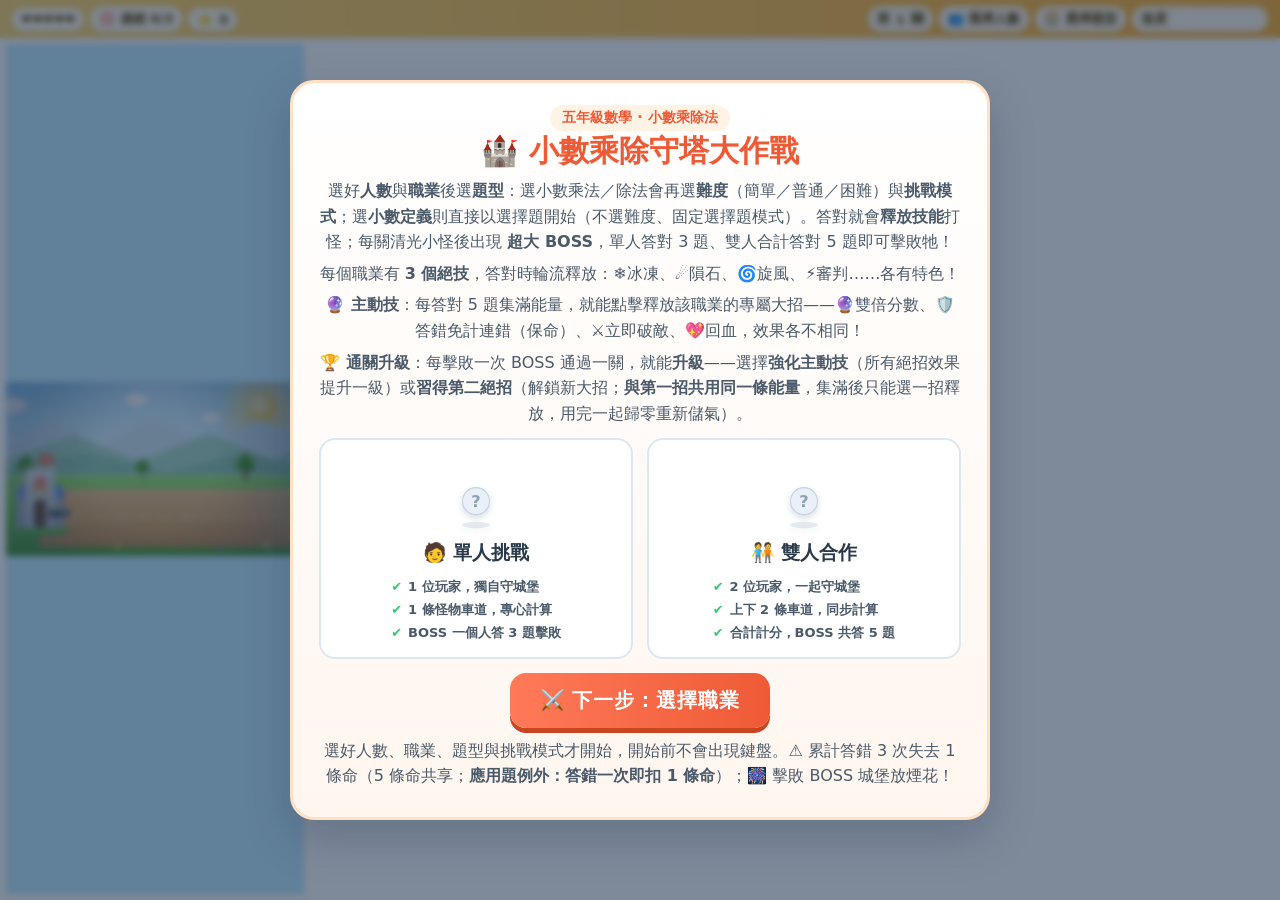
==== commit 3c1d7fdc: "Add files via upload" ====
--- a/p5math1.html
+++ b/p5math1.html
@@ -181,6 +181,11 @@
   }
   .ult-btn.ready{background:linear-gradient(90deg,#ffd24d,#ff7a59); color:#fff; box-shadow:0 3px 0 #c8701f; animation:pulse 1s ease-in-out infinite;}
   .ult-btn:disabled{cursor:not-allowed; opacity:.85;}
+  /* 所有絕招共用一條能量：兩顆按鈕並排 */
+  .ult-btns{display:flex; gap:6px;}
+  .ult-btns .ult-btn{flex:1 1 0; min-width:0; font-size:13px; padding:9px 4px; letter-spacing:0;}
+  .ult-note{font-size:10px; font-weight:800; color:#8aa0b4; margin-top:4px; text-align:left; padding:0 3px; letter-spacing:.3px;}
+  .side.p2 .ult-note{color:#9a6a4a;}
   .ult-desc{font-size:10.5px; font-weight:700; color:#7a8aa0; line-height:1.4; margin-top:5px; text-align:left; padding:0 3px;}
   .side.p2 .ult-desc{color:#9a6a4a;}
   /* 升級選擇面板 */
@@ -199,6 +204,13 @@
   .choice .val{min-width:42px; text-align:center;}
   .choice.wrong{background:#ffd6d6; box-shadow:0 4px 0 #e7a0a0;}
   .choice.correct{background:#c7f3d4; box-shadow:0 4px 0 #8fd6a6;}
+  /* 應用題選項：放大按鈕框（字級維持不變），方便後進生一眼判斷 */
+  body.topic-word .choices{ grid-template-columns:1fr 1fr; max-width:520px; margin:0 auto; gap:10px; }
+  body.topic-word .choice{ width:100%; font-size:17px; min-height:62px; padding:14px 10px; }
+  body.topic-word .choice .val{ font-weight:900; font-size:22px; }
+  /* 兩步運算題的選項是「列式」，改成上下各一大格，字級一樣不縮小 */
+  body.topic-word .choices.expr{ grid-template-columns:1fr; max-width:100%; }
+  body.topic-word .choices.expr .choice{ min-height:66px; }
   .mode-btn{margin-top:10px;}
   /* 題型選擇卡（第三屏）：小數乘法 / 小數除法 */
   .topic-row{display:flex; gap:14px; margin:12px 0 4px;}
@@ -330,6 +342,10 @@
     .side .fire{ margin-top:5px; padding:7px 0; font-size:14px; }
     body.mode-choice .pques{ font-size:18px; min-height:32px; padding:5px; margin-bottom:4px; }
     body.mode-choice .choice{ padding:5px 6px; font-size:15px; min-height:30px; }
+    /* 橫屏時應用題的選項框同樣要夠大（字級不變），否則會被上面的壓縮規則縮小 */
+    body.topic-word .choice{ min-height:58px; padding:10px 8px; font-size:17px; }
+    body.topic-word .choice .val{ font-size:22px; }
+    body.topic-word .choices.expr .choice{ min-height:62px; }
   }
 </style>
 </head>
@@ -401,7 +417,7 @@
             <p>選好<b>人數</b>與<b>職業</b>後選<b>題型</b>：選小數乘法／除法會再選<b>難度</b>（簡單／普通／困難）與<b>挑戰模式</b>；選<b>小數定義</b>則直接以選擇題開始（不選難度、固定選擇題模式）。答對就會<b>釋放技能</b>打怪；每關清光小怪後出現 <b>超大 BOSS</b>，單人答對 3 題、雙人合計答對 5 題即可擊敗牠！</p>
             <p>每個職業有 <b>3 個絕技</b>，答對時輪流釋放：❄️冰凍、☄️隕石、🌀旋風、⚡審判……各有特色！</p>
             <p><b>🔮 主動技</b>：每答對 5 題集滿能量，就能點擊釋放該職業的專屬大招——🔮雙倍分數、🛡️答錯免計連錯（保命）、⚔️立即破敵、💖回血，效果各不相同！</p>
-            <p><b>🏆 通關升級</b>：每擊敗一次 BOSS 通過一關，就能<b>升級</b>——選擇<b>強化主動技</b>（所有絕招效果提升一級）或<b>習得第二絕招</b>（解鎖新大招，獨立能量條）！</p>
+            <p><b>🏆 通關升級</b>：每擊敗一次 BOSS 通過一關，就能<b>升級</b>——選擇<b>強化主動技</b>（所有絕招效果提升一級）或<b>習得第二絕招</b>（解鎖新大招；<b>與第一招共用同一條能量</b>，集滿後只能選一招釋放，用完一起歸零重新儲氣）。</p>
             <div class="mode-row" id="modeRow">
               <button type="button" class="mode-card" data-count="1">
                 <span class="mode-badge">已選擇</span>
@@ -426,7 +442,7 @@
             </div>
             <p class="pick-warn hidden" id="modeWarn">⚠️ 請先選擇「單人挑戰」或「雙人合作」！</p>
             <button class="btn mode-btn" id="toClassBtn" type="button">⚔️ 下一步：選擇職業</button>
-            <p class="hint" style="margin-top:10px;">選好人數、職業、題型與挑戰模式才開始，開始前不會出現鍵盤。⚠️ 累計答錯 3 次失去 1 條命（5 條命共享）；🎆 擊敗 BOSS 城堡放煙花！</p>
+            <p class="hint" style="margin-top:10px;">選好人數、職業、題型與挑戰模式才開始，開始前不會出現鍵盤。⚠️ 累計答錯 3 次失去 1 條命（5 條命共享；<b>應用題例外：答錯一次即扣 1 條命</b>）；🎆 擊敗 BOSS 城堡放煙花！</p>
           </div>
 
           <!-- 職業選擇（第二屏） -->
@@ -455,7 +471,7 @@
           <div class="card hidden" id="topicScreen">
             <div class="tag mode-tag">👥 請先選擇人數</div>
             <h2>🧮 選擇題型</h2>
-            <p>這次要練習哪一種計算？選「小數乘法／小數除法」會接著選難度與挑戰模式；選「小數定義」則直接以選擇題開始（不選難度、固定選擇題模式）。</p>
+            <p>這次要練習哪一種計算？選「小數乘法／小數除法」會接著選難度與挑戰模式；選「小數定義」或「應用題」則直接以選擇題開始（不選難度、固定選擇題模式）。</p>
             <div class="topic-row" id="topicRow">
               <button type="button" class="topic-card" data-topic="mul">
                 <span class="mode-badge">已選擇</span>
@@ -485,6 +501,16 @@
                   <li>小數 ×、÷ 的概念與規則</li>
                   <li>選擇題形式直接開始</li>
                   <li>不選難度</li>
+                </ul>
+              </button>
+              <button type="button" class="topic-card" data-topic="word">
+                <span class="mode-badge">已選擇</span>
+                <span class="topic-emoji">📗</span>
+                <span class="topic-name">應用題</span>
+                <ul class="mode-desc">
+                  <li>第 1–2 關：判斷乘法或除法</li>
+                  <li>第 3 關起：加入兩步運算</li>
+                  <li>第 5 關起：考運算順序</li>
                 </ul>
               </button>
             </div>
@@ -570,7 +596,7 @@
         <div class="card">
           <div class="tag">🏆 通關升級！</div>
           <h2 id="upTitle">🎉 第 1 关通过！选择你的强化</h2>
-          <p class="hint" style="margin:2px 0 10px;">每位英雄二选一：<b>⬆️ 強化主動技</b> 或 <b>✨ 習得第二絕招</b>（解鎖新招，獨立能量條）。</p>
+          <p class="hint" style="margin:2px 0 10px;">每位英雄二选一：<b>⬆️ 強化主動技</b> 或 <b>✨ 習得第二絕招</b>（解鎖新招；兩招<b>共用同一條能量</b>，集滿只能選一招釋放）。</p>
           <div class="ups" id="upgrades"></div>
           <button class="btn" id="upgradeDoneBtn" style="background:linear-gradient(90deg,#7b5cff,#5a3fd6);box-shadow:0 5px 0 #432fae;margin-top:12px;">▶ 繼續下一關</button>
         </div>
@@ -929,6 +955,7 @@
   // 題型派發：小數乘法 / 小數除法 / 小數定義（level 為題目難度檔次 1~4，定義題不使用）
   function genProblem(level){
     if(topic === 'def') return genDefProblem();
+    if(topic === 'word') return genWordProblem(state.level);   // 應用題難度直接跟關卡（每通關加強）
     return (topic === 'div') ? genDivProblem(level) : genMulProblem(level);
   }
 
@@ -1046,6 +1073,190 @@
     return makers[pick]();
   }
 
+  // 應用題（判斷用乘法還是除法）：生活情境、單運算，固定選擇題。
+  // 題幹加入人物角色名稱；部分數量改用常識量詞（一打=12、半打=6、一星期=7天、一年=12個月）代替數字。
+  // 選項固定只有「乘法／除法」兩個（不設加減干擾項）。
+  // 建立題目物件
+  //   sc.op            → 單一運算題，選項固定是「乘法／除法」
+  //   sc.options/answer → 列式題，選項是兩條算式（只有兩個選項）
+  function wordProblem(sc, level){
+    let options, answer, expr = false;
+    if(sc.options){
+      options = sc.options.slice(); answer = sc.answer; expr = true;
+    } else {
+      options = ['乘法', '除法']; answer = sc.op;
+    }
+    // 洗牌選項位置，避免正解永遠在前面
+    for(let i = options.length - 1; i > 0; i--){ const j = randInt(0, i); const t = options[i]; options[i] = options[j]; options[j] = t; }
+    return { text: sc.text, options, answerIndex: options.indexOf(answer), answer, pLevel: level || 1, expr };
+  }
+
+  // 一位小數（避開 x.0 這種不像小數的值）
+  function wordDec1(lo, hi){ let v = randInt(lo * 10, hi * 10); if(v % 10 === 0) v += 1; return (v / 10).toFixed(1); }
+  // 計算出來的小數：整數值去掉多餘的 .0
+  function wordNum(v){ const s = (+v).toFixed(1); return s.slice(-2) === '.0' ? s.slice(0, -2) : s; }
+
+  // ── 第 3 關起：兩步運算（先乘後加、先乘後減、先除後加、先除後減）──
+  // 兩條算式只差「＋／−」，考的是「該加還是該減」。
+  const WORD_TWO = [
+    () => { const N = wordName(); const a = wordDec1(2.5, 8.5), n = randInt(2, 6), b = randInt(3, 15);
+      return { options:[`${a}×${n}+${b}`, `${a}×${n}−${b}`], answer:`${a}×${n}+${b}`,
+        text:`放學後，${N}到文具店買鉛筆，一支鉛筆 ${a} 元，${N}買了 ${n} 支；之後又買了一個 ${b} 元的橡皮擦。${N}一共要付多少元？` }; },
+    () => { const N = wordName(); const a = wordDec1(3.5, 9.5), n = randInt(2, 5), b = randInt(60, 150);
+      return { options:[`${b}−${a}×${n}`, `${b}+${a}×${n}`], answer:`${b}−${a}×${n}`,
+        text:`${N}帶了 ${b} 元到書局，買了 ${n} 本故事書，一本 ${a} 元。${N}還剩多少元？` }; },
+    () => { const N = wordName(); const a = wordDec1(0.3, 1.2), n = randInt(2, 6), b = wordDec1(0.1, 0.5);
+      return { options:[`${a}×${n}+${b}`, `${a}×${n}−${b}`], answer:`${a}×${n}+${b}`,
+        text:`${N}到超市買糖，一包糖重 ${a} kg，${N}買了 ${n} 包；用來裝糖的袋子重 ${b} kg。糖和袋子一共重多少 kg？` }; },
+    () => { const N = wordName(); const a = wordDec1(2.2, 4.8), n = randInt(20, 60), b = randInt(10, 40);
+      return { options:[`${a}×${n}−${b}`, `${a}×${n}+${b}`], answer:`${a}×${n}−${b}`,
+        text:`這個月${N}家一共用了 ${n} 度電，每度電 ${a} 元；因為參加了節能計劃，電力公司減收 ${b} 元。這個月要付多少元？` }; },
+    () => { const N = wordName(); const n = randInt(2, 5), m = +wordDec1(3.0, 6.0), t = wordNum(m * n), b = randInt(2, Math.max(2, Math.floor(m) - 1));
+      return { options:[`${t}÷${n}+${b}`, `${t}÷${n}−${b}`], answer:`${t}÷${n}+${b}`,
+        text:`老師把 ${t} 顆糖果平均分給 ${n} 位小朋友，之後再給每位小朋友 ${b} 顆。每位小朋友最後有多少顆？` }; },
+    () => { const N = wordName(); const n = randInt(2, 5), m = +wordDec1(1.2, 5.0), t = wordNum(m * n), b = randInt(1, Math.max(1, Math.floor(m) - 1));
+      return { options:[`${t}÷${n}−${b}`, `${t}÷${n}+${b}`], answer:`${t}÷${n}−${b}`,
+        text:`${N}把 ${t} 支鉛筆平均分給 ${n} 位同學，每位同學再送出 ${b} 支給弟弟。每位同學最後有多少支？` }; },
+    () => { const N = wordName(); const n = randInt(2, 5), m = randInt(20, 60), t = m * n, b = randInt(5, Math.max(6, Math.floor(m / 2)));
+      return { options:[`${t}÷${n}+${b}`, `${t}÷${n}−${b}`], answer:`${t}÷${n}+${b}`,
+        text:`${N}這個月的零用錢共 ${t} 元，平均分成 ${n} 個星期使用；每個星期媽媽另外再給 ${b} 元。每個星期實際有多少元可用？` }; },
+    () => { const N = wordName(); const a = wordDec1(1.2, 3.5), n = randInt(3, 6), b = wordDec1(0.5, 1.5);
+      return { options:[`${a}×${n}+${b}`, `${a}×${n}−${b}`], answer:`${a}×${n}+${b}`,
+        text:`${N}每天跑步 ${a} km，連續跑了 ${n} 天；最後一天還多跑了 ${b} km。這 ${n} 天一共跑了多少 km？` }; },
+    () => { const N = wordName(); const m = +wordDec1(2.0, 5.0), t = wordNum(m * 7), b = wordDec1(0.3, 1.2);
+      return { options:[`${t}÷7−${b}`, `${t}÷7+${b}`], answer:`${t}÷7−${b}`,
+        text:`${N}這個星期一共走了 ${t} km，平均每天走同樣多；今天因為下雨少走了 ${b} km。今天走了多少 km？` }; },
+    () => { const N = wordName(); const a = wordDec1(2.2, 4.8), n = randInt(15, 40), b = randInt(5, 25);
+      return { options:[`${a}×${n}−${b}`, `${a}×${n}+${b}`], answer:`${a}×${n}−${b}`,
+        text:`${N}家這個月用了 ${n} 度水，每度水 ${a} 元；水務局減收 ${b} 元。這個月的水費是多少元？` }; }
+  ];
+
+  // ── 第 5 關起：考運算順序（先加後乘、先減後除…），兩條算式只差括號位置 ──
+  const WORD_HARD = [
+    () => { const N = wordName(); const a = wordDec1(2.5, 8.5), n = randInt(2, 5);
+      return { options:[`(${n}+${n})×${a}`, `${n}+${n}×${a}`], answer:`(${n}+${n})×${a}`,
+        text:`${N}和妹妹每人都買了 ${n} 支鉛筆，一支鉛筆 ${a} 元。兩人一共要付多少元？` }; },
+    () => { const N = wordName(); const b = randInt(2, 6), a = wordDec1(2.5, 7.5);
+      return { options:[`(12−${b})×${a}`, `12−${b}×${a}`], answer:`(12−${b})×${a}`,
+        text:`一盒巧克力有 12 顆，${N}先吃掉了 ${b} 顆，剩下的每顆賣 ${a} 元。剩下的巧克力共可賣多少元？` }; },
+    () => { const N = wordName(); const x = randInt(20, 60), y = randInt(20, 60), n = randInt(2, 5);
+      return { options:[`(${x}+${y})÷${n}`, `${x}+${y}÷${n}`], answer:`(${x}+${y})÷${n}`,
+        text:`${N}出 ${x} 元、姐姐出 ${y} 元，兩人合資買了 ${n} 個相同的麵包。每個麵包多少元？` }; },
+    () => { const N = wordName(); const t = randInt(80, 200), b = randInt(10, 50), n = randInt(2, 5);
+      return { options:[`(${t}−${b})÷${n}`, `${t}−${b}÷${n}`], answer:`(${t}−${b})÷${n}`,
+        text:`${N}有 ${t} 元，先買了一個 ${b} 元的筆記本，剩下的錢平均分 ${n} 天使用。每天可以用多少元？` }; },
+    () => { const N = wordName(); const a = wordDec1(1.2, 2.5), b = wordDec1(1.2, 2.5), n = randInt(2, 4);
+      return { options:[`(${a}+${b})×${n}`, `${a}+${b}×${n}`], answer:`(${a}+${b})×${n}`,
+        text:`${N}每天走 ${a} km，弟弟每天走 ${b} km。兩人一起走了 ${n} 天，一共走了多少 km？` }; },
+    () => { const N = wordName(); const t = randInt(10, 30), b = randInt(2, 8), n = randInt(2, 6);
+      return { options:[`(${t}−${b})÷${n}`, `${t}−${b}÷${n}`], answer:`(${t}−${b})÷${n}`,
+        text:`一條繩子長 ${t} 米，${N}剪去 ${b} 米，再把剩下的繩子平均分成 ${n} 段。每段長多少米？` }; },
+    () => { const N = wordName(); const x = randInt(12, 40), y = randInt(6, 24), n = randInt(2, 5);
+      return { options:[`(${x}+${y})÷${n}`, `${x}÷${n}+${y}`], answer:`(${x}+${y})÷${n}`,
+        text:`${N}有 ${x} 顆糖，媽媽再給 ${y} 顆，${N}把全部糖果平均分給 ${n} 位同學。每位同學有多少顆？` }; },
+    () => { const N = wordName(); const t = randInt(20, 50), b = randInt(4, 12), a = wordDec1(1.5, 4.5);
+      return { options:[`(${t}−${b})×${a}`, `${t}−${b}×${a}`], answer:`(${t}−${b})×${a}`,
+        text:`${N}有 ${t} 張貼紙，送給同學 ${b} 張，剩下的全部拿去賣，每張賣 ${a} 元。一共可賣多少元？` }; }
+  ];
+
+  // 人物角色名稱池（讓題目更有故事性、更貼近生活）
+  const WORD_NAMES = ['小明','小美','小華','小傑','小雨','阿樂','小芸','阿宏','小晴','小宇','小恩','阿德','小安','小芯'];
+  function wordName(){ return WORD_NAMES[randInt(0, WORD_NAMES.length - 1)]; }
+
+  function genWordProblem(level){
+    // 一位小數（字串）：dec1(2.5, 9.9) → "2.5" ~ "9.9"（避開 x.0 這種不像小數的值）
+    const dec1 = (lo, hi) => { let v = randInt(lo * 10, hi * 10); if(v % 10 === 0) v += 1; return (v / 10).toFixed(1); };
+    const N = wordName();          // 本題主角
+    // 題庫（單一運算）：每個情境回傳 { op, text }，op 為正確運算（乘法 / 除法）
+    const SINGLE = [
+      // ── 乘法：求合計（單價 × 數量）──
+      () => { const a = dec1(2.5, 9.9); return { op:'乘法',
+        text:`放學後，${N}到文具店買鉛筆，一支鉛筆 ${a} 元，${N}買了一打。一共要付多少元？` }; },
+      () => { const a = dec1(2.5, 8.5); return { op:'乘法',
+        text:`天氣很熱，${N}和同學到便利店買可樂，一罐可樂 ${a} 元，他們合資買了半打。一共要付多少元？` }; },
+      () => { const a = dec1(18, 32), n = randInt(2, 5); return { op:'乘法',
+        text:`媽媽帶${N}到市場買豬肉，豬肉每斤 ${a} 元，媽媽買了 ${n} 斤。總共要付多少元？` }; },
+      () => { const a = dec1(3.5, 8.5), n = randInt(2, 8); return { op:'乘法',
+        text:`早餐時間，${N}到麵包店買麵包，一個麵包 ${a} 元，${N}買了 ${n} 個。一共要付多少元？` }; },
+      () => { const a = dec1(2.5, 7.5), n = randInt(2, 6); return { op:'乘法',
+        text:`${N}的媽媽買蘋果送給親戚，一盒蘋果 ${a} 元，一共買了 ${n} 盒。一共要付多少元？` }; },
+      () => { const a = dec1(3.5, 9.5), n = randInt(2, 5); return { op:'乘法',
+        text:`${N}很喜歡看書，一本故事書 ${a} 元，${N}買了 ${n} 本。一共要付多少元？` }; },
+      () => { const a = dec1(2.2, 4.8), n = randInt(3, 9); return { op:'乘法',
+        text:`這個月${N}家一共用了 ${n} 度水，每度水 ${a} 元。這個月的水費是多少元？` }; },
+      () => { const a = randInt(180, 420); return { op:'乘法',
+        text:`${N}家的電費每個月大約 ${a} 元。一年的電費共多少元？` }; },
+      () => { const a = dec1(0.3, 0.9), n = randInt(2, 6); return { op:'乘法',
+        text:`${N}到超市買糖，一包糖重 ${a} kg，${N}買了 ${n} 包。這些糖一共重多少 kg？` }; },
+      () => { const a = dec1(1.2, 1.4), b = dec1(1.2, 1.4); return { op:'乘法',
+        text:`${N}今年身高 ${a} 米，爸爸的身高剛好是${N}的 ${b} 倍。爸爸身高多少米？` }; },
+      () => { const a = dec1(2.0, 5.0), b = dec1(1.5, 3.0); return { op:'乘法',
+        text:`${N}家養了一隻貓，貓重 ${a} kg；鄰居家的狗，體重是這隻貓的 ${b} 倍。狗重多少 kg？` }; },
+      () => { const a = dec1(1.5, 3.5); return { op:'乘法',
+        text:`${N}每天上學要走 ${a} km，一星期要上學 5 天。一星期一共要走多少 km？` }; },
+      () => { const a = dec1(3.5, 9.5), n = randInt(2, 6); return { op:'乘法',
+        text:`開學了，${N}到文具店買鉛筆盒，一個鉛筆盒 ${a} 元，${N}買了 ${n} 個。一共要付多少元？` }; },
+      () => { const a = dec1(2.8, 7.8), n = randInt(2, 8); return { op:'乘法',
+        text:`${N}買果汁請同學喝，一瓶果汁 ${a} 元，一共買了 ${n} 瓶。一共要付多少元？` }; },
+      // ── 除法：求單價 / 平均分 / 已知倍數求原量 ──
+      () => { const t = 12 * randInt(3, 6); return { op:'除法',
+        text:`${N}到文具店，用 ${t} 元買了一打同樣的鉛筆。每支鉛筆多少元？` }; },
+      () => { const t = 6 * randInt(3, 8); return { op:'除法',
+        text:`${N}和同學夾錢買可樂，一共用 ${t} 元買了半打可樂。每罐可樂多少元？` }; },
+      () => { const t = randInt(36, 90), n = randInt(2, 5); return { op:'除法',
+        text:`媽媽到市場，用 ${t} 元買了 ${n} 斤同樣的豬肉。每斤豬肉多少元？` }; },
+      () => { const t = randInt(24, 64), n = randInt(2, 8); return { op:'除法',
+        text:`${N}用 ${t} 元買了 ${n} 個同樣的麵包，準備和家人分享。每個麵包多少元？` }; },
+      () => { const t = randInt(24, 64), n = randInt(2, 5); return { op:'除法',
+        text:`${N}用 ${t} 元買了 ${n} 本同樣的故事書。每本故事書多少元？` }; },
+      () => { const t = dec1(6, 12), n = randInt(2, 6); return { op:'除法',
+        text:`${N}要把 ${t} kg 的糖平均分給 ${n} 位小朋友。平均每人分到多少 kg？` }; },
+      () => { const t = randInt(24, 60), n = randInt(2, 6); return { op:'除法',
+        text:`${N}把 ${t} 元零用錢平均分給 ${n} 個人。平均每人分到多少元？` }; },
+      () => { const t = randInt(24, 60), n = randInt(3, 9); return { op:'除法',
+        text:`這個月${N}家的水費一共是 ${t} 元，一共用了 ${n} 度水。每度水多少元？` }; },
+      () => { const t = 12 * randInt(50, 150); return { op:'除法',
+        text:`${N}家一年的水費一共是 ${t} 元。平均每個月的水費是多少元？` }; },
+      () => { const t = dec1(6, 18), n = randInt(2, 6); return { op:'除法',
+        text:`${N}要走 ${t} km 的路，平均分成 ${n} 段來走。每一段長多少 km？` }; },
+      () => { const t = dec1(1.7, 1.9), b = dec1(1.2, 1.4); return { op:'除法',
+        text:`爸爸身高 ${t} 米，剛好是${N}身高的 ${b} 倍。${N}身高多少米？` }; },
+      () => { const t = dec1(4, 12), b = dec1(1.5, 3.0); return { op:'除法',
+        text:`鄰居家的一隻狗重 ${t} kg，重量是一隻貓的 ${b} 倍。這隻貓重多少 kg？` }; },
+      () => { const t = randInt(20, 48); return { op:'除法',
+        text:`${N}這個月參加課外活動一共 ${t} 小時，平均分到一星期完成。每天多少小時？` }; },
+      () => { const t = randInt(24, 56), n = randInt(2, 8); return { op:'除法',
+        text:`${N}用 ${t} 元買了 ${n} 個同樣的蘋果。每個蘋果多少元？` }; }
+    ];
+    // ── 依關卡決定出題分級 ──
+    //   第 1–2 關：只有單一運算（乘法／除法）
+    //   第 3–4 關：混入兩步運算（先乘後加、先除後減…），但不是全部
+    //   第 5 關起：再加入運算順序題（先加後乘、先減後除…，要比括號）
+    let tier = 1;
+    if(level >= 5){
+      // 第 5 關起：運算順序題的比例隨關卡慢慢升高
+      const hardRate = Math.min(0.40 + (level - 5) * 0.08, 0.62);
+      const r = Math.random();
+      tier = (r < hardRate) ? 3 : (r < hardRate + 0.30 ? 2 : 1);
+    } else if(level >= 3){
+      // 第 3 關約一半、第 4 關約七成是兩步運算
+      const twoRate = (level >= 4) ? 0.68 : 0.45;
+      tier = (Math.random() < twoRate) ? 2 : 1;
+    }
+    const bank = (tier === 3) ? WORD_HARD : (tier === 2) ? WORD_TWO : SINGLE;
+    const key = (i) => tier + ':' + i;
+    // 每關同一情境只出現一次：排除本關已出過的題號（該分級出盡才整輪重來）
+    if(!state.usedWord) state.usedWord = [];
+    let avail = bank.map((_, i) => i).filter(i => !state.usedWord.includes(key(i)));
+    if(avail.length === 0){
+      state.usedWord = state.usedWord.filter(k => String(k).indexOf(tier + ':') !== 0);
+      avail = bank.map((_, i) => i);
+    }
+    const pick = avail[randInt(0, avail.length - 1)];
+    state.usedWord.push(key(pick));
+    return wordProblem(bank[pick](), level);
+  }
+
   // 小數乘法出題：依題目難度檔次 1~4
   function genMulProblem(level){
     if(level <= 1){
@@ -1135,22 +1346,25 @@
       wrongTally: 0,               // 累計答錯次數（滿 3 次失去 1 條命）
       goal: 4, cleared: 0,         // 普通怪物清光後才出 BOSS
       score: 0,                     // 兩位玩家合計總分
-      p1: { combo:0, input:'', target:null, cls: sel.p1, skillIdx: 0, ultLevel:1, ults:['ult'], ultEnergy:{ult:0}, ultReady:{ult:false}, buff:{} },
-      p2: { combo:0, input:'', target:null, cls: sel.p2, skillIdx: 0, ultLevel:1, ults:['ult'], ultEnergy:{ult:0}, ultReady:{ult:false}, buff:{} },
+      p1: { combo:0, input:'', target:null, cls: sel.p1, skillIdx: 0, ultLevel:1, ults:['ult'], ultCharge:0, ultReady:false, buff:{} },
+      p2: { combo:0, input:'', target:null, cls: sel.p2, skillIdx: 0, ultLevel:1, ults:['ult'], ultCharge:0, ultReady:false, buff:{} },
       enemies: [], pets: [], projectiles: [], particles: [], floats: [],
       fireworks: [], castleGlow: 0,     // 擊敗 BOSS 的煙火與城堡金色光暈
       beams: [], shocks: [],            // BOSS 攻擊：紅色能量束 + 城堡衝擊波
       shake: 0, flash: 0, redFlash: 0,  // 衝鋒斬震屏 / 神聖審判白光 / BOSS 攻擊紅閃
       bossActive: false, bossesDefeated: 0, bossClearPending: false,
       usedDef: [],                 // 本關已出過的定義題題號（每關同一概念只出現一次）
+      usedWord: [],                // 本關已出過的應用題題號（每關同一情境只出現一次）
       running: false, over: false, paused: false
     };
   }
 
   function difficulty(){
     const lv = state.level;
+    // 應用題：小怪 / BOSS 移速再快一點（1.6 倍），逼玩家更快判斷乘除
+    const spdMul = (topic === 'word') ? 1.6 : 1;
     return {
-      speed: 18 + (lv-1)*2,                              // px / sec：開局較慢，每過一關只加快一點點
+      speed: (18 + (lv-1)*2) * spdMul,                   // px / sec：開局較慢，每過一關只加快一點點
       minInterval: Math.max(3000 - (lv-1)*150, 1800),   // 出怪間距隨機區間（下限，ms）：每關微降，最低 1.8 秒
       maxInterval: Math.max(6000 - (lv-1)*250, 3600),   // 出怪間距隨機區間（上限，ms）：每關微降，最低 3.6 秒
       minGap: 150                                        // 怪物之間最小間距（px）
@@ -1172,11 +1386,11 @@
     document.querySelectorAll('.side.p1').forEach(el=>el.classList.add('playing'));
     if(players === 2) document.querySelectorAll('.side.p2').forEach(el=>el.classList.add('playing'));
     else document.querySelectorAll('.side.p2').forEach(el=>el.classList.remove('playing'));
-    document.body.classList.remove('mode-input','mode-choice','topic-mul','topic-div','topic-def');
+    document.body.classList.remove('mode-input','mode-choice','topic-mul','topic-div','topic-def','topic-word');
     document.body.classList.add(currentMode==='choice' ? 'mode-choice' : 'mode-input',
-                                topic==='def' ? 'topic-def' : topic==='div' ? 'topic-div' : 'topic-mul');
+                                topic==='def' ? 'topic-def' : topic==='word' ? 'topic-word' : topic==='div' ? 'topic-div' : 'topic-mul');
     const tp = document.getElementById('topicPill');
-    if(tp) tp.textContent = (topic==='div') ? '➗ 小數除法' : (topic==='def' ? '📘 小數定義' : '✖️ 小數乘法');
+    if(tp) tp.textContent = (topic==='div') ? '➗ 小數除法' : (topic==='def' ? '📘 小數定義' : (topic==='word' ? '📗 應用題' : '✖️ 小數乘法'));
     spawnTimer = 0;
     nextSpawnIn = randInterval(difficulty());   // 設定第一次隨機出怪間距
     lastT = performance.now();
@@ -1206,7 +1420,7 @@
     let hearts = '';
     for(let i=0;i<5;i++) hearts += (i<state.lives ? '❤️' : '🤍');
     livesEl.textContent = hearts;
-    if(strikeEl) strikeEl.textContent = '💢 連錯 ' + state.wrongTally + '/3';
+    if(strikeEl) strikeEl.textContent = (topic === 'word') ? '💢 答錯即扣 1 血' : ('💢 連錯 ' + state.wrongTally + '/3');
     scoreEl.textContent = state.score;
     levelEl.textContent = state.level;
     lvbarEl.style.width = Math.min(100, (state.cleared/state.goal)*100) + '%';
@@ -1257,23 +1471,24 @@
         const s = cls.skills[pl.skillIdx % cls.skills.length];
         fire.textContent = s.icon + ' 釋放【' + s.name + '】';
       }
-      // 主動技能量條與釋放按鈕（每個已解鎖絕招各一條，集滿 5 點解鎖；習得第二絕招後多一條）
+      // 主動技：所有已習得的絕招共用同一條能量（集滿 5 點，只能選一招釋放，用完一起歸零重新儲）
       const ultsEl = document.getElementById(who+'ults');
       if(ultsEl){
-        let html = '';
+        const pts = pl.ultCharge || 0;
+        const ready = !!pl.ultReady;
+        let btns = '', descs = '';
         for(const uid of pl.ults){
           const u = (uid === 'ult') ? cls.ult : cls.ult2;
-          const pts = pl.ultEnergy[uid] || 0;
-          const ready = !!pl.ultReady[uid];
-          html += '<div class="ult">' +
-                    '<div class="ult-bar' + (ready ? ' full' : '') + '"><i style="width:' + (pts/5*100) + '%"></i></div>' +
-                    '<button type="button" class="ult-btn' + (ready ? ' ready' : '') + '" data-player="' + who + '" data-ult="' + uid + '"' + (ready ? '' : ' disabled') + '>' +
-                      u.icon + ' ' + u.name + (ready ? ' ✦' : ' (' + pts + '/5)') +
-                    '</button>' +
-                    '<div class="ult-desc">' + u.name + '：' + u.desc + '</div>' +
-                  '</div>';
+          btns += '<button type="button" class="ult-btn' + (ready ? ' ready' : '') + '" data-player="' + who + '" data-ult="' + uid + '"' + (ready ? '' : ' disabled') + '>' +
+                    u.icon + ' ' + u.name + (ready ? ' ✦' : '') + '</button>';
+          descs += '<div class="ult-desc">' + u.icon + ' ' + u.name + '：' + u.desc + '</div>';
         }
-        ultsEl.innerHTML = html;
+        ultsEl.innerHTML = '<div class="ult">' +
+                '<div class="ult-bar' + (ready ? ' full' : '') + '"><i style="width:' + (pts/5*100) + '%"></i></div>' +
+                '<div class="ult-btns">' + btns + '</div>' +
+                '<div class="ult-note">' + (ready ? '能量已滿 ✦ 選一招釋放（兩招一起歸零）' : '能量 ' + pts + '/5 · 答對一題 +1') + '</div>' +
+                descs +
+              '</div>';
       }
     }
     setPlayerQues('p1');
@@ -1288,12 +1503,22 @@
       const txt = pl.target.problem.text;
       if(currentMode === 'choice'){
         el.classList.remove('idle');
-        // 定義題本身已是完整問句，不再補 ' = ?'；計算題才顯示 ' = ?'
-        el.textContent = (topic === 'def') ? txt : (txt + ' = ?');
+        // 定義題／應用題本身已是完整問句，不再補 ' = ?'；計算題才顯示 ' = ?'
+        el.textContent = (topic === 'def' || topic === 'word') ? txt : (txt + ' = ?');
         const opts = pl.target.problem.options;
+        // 應用題的兩步運算題：選項是列式，改用整行大格顯示（字級不變）
+        const wrap = choiceBtns.length ? choiceBtns[0].parentElement : null;
+        if(wrap) wrap.classList.toggle('expr', !!(topic === 'word' && pl.target.problem.expr));
         choiceBtns.forEach(b=>{
-          b.querySelector('.val').textContent = opts[+b.dataset.idx];
-          b.classList.remove('wrong','correct');
+          const idx = +b.dataset.idx;
+          if(idx < opts.length){
+            b.style.display = '';                       // 應用題只有 2 個選項，其餘隱藏
+            b.querySelector('.val').textContent = opts[idx];
+            b.classList.remove('wrong','correct');
+          } else {
+            b.style.display = 'none';
+            b.classList.remove('wrong','correct');
+          }
         });
       } else {
         el.classList.remove('idle');
@@ -1302,6 +1527,8 @@
     } else {
       el.classList.add('idle');
       el.textContent = '等待你的怪物…';
+      const wrapIdle = choiceBtns.length ? choiceBtns[0].parentElement : null;
+      if(wrapIdle) wrapIdle.classList.remove('expr');
       choiceBtns.forEach(b=>{ b.querySelector('.val').textContent='?'; b.classList.remove('wrong','correct'); });
     }
   }
@@ -1356,11 +1583,9 @@
   function onCorrect(who, a){
     const pl = state[who];
     const cls = CLASSES[pl.cls];
-    // 答對累積主動技能量點：每個已解鎖絕招各自集氣，集滿 5 點可使用
-    for(const uid of pl.ults){
-      pl.ultEnergy[uid] = Math.min(5, (pl.ultEnergy[uid]||0) + 1);
-      if(pl.ultEnergy[uid] >= 5) pl.ultReady[uid] = true;
-    }
+    // 答對累積主動技能量：所有已習得絕招共用同一條能量（集滿 5 點，只能選一招釋放）
+    pl.ultCharge = Math.min(5, (pl.ultCharge || 0) + 1);
+    if(pl.ultCharge >= 5) pl.ultReady = true;
     const si = pl.skillIdx % cls.skills.length;   // 本回合釋放第幾個技能
     const sk = cls.skills[si];
     pl.skillIdx = si + 1;                          // 下次換一個技能
@@ -1493,7 +1718,8 @@
     if(currentMode !== 'choice') return;
     const pl = state[who];
     const a = pl.target;
-    if(!a) return;
+    // 題目物件異常（例如剛好在換題）時直接忽略，避免被誤判為答錯而扣命
+    if(!a || !a.problem || a.problem.answerIndex == null) return;
     if(idx === a.problem.answerIndex){
       onCorrect(who, a);
     } else {
@@ -1523,6 +1749,17 @@
       updateHUD();
       return;   // 不計入連錯、不扣命
     }
+    // 應用題：答錯一次即扣 1 條命（沒有 3 次機會）
+    if(topic === 'word'){
+      state.wrongTally = 0;
+      state.lives--;
+      state.floats.push({ x: W/2, y: H-130, text:'−1 ❤', color:'#ff3b3b', life:1.3, big:true });
+      flashWrong('答錯了！應用題直接失去 1 條命！');
+      beep([180,120],0.18,'sawtooth');
+      if(state.lives <= 0){ updateHUD(); endGame(false); return; }
+      updateHUD();
+      return;
+    }
     state.wrongTally++;
     if(state.wrongTally >= 3){
       state.wrongTally = 0;
@@ -1537,14 +1774,15 @@
     }
     updateHUD();
   }
-  // 主動技：集滿 5 點才能點擊釋放，每職業 / 每絕招效果不同；升級後增益隨 ultLevel 提升
+  // 主動技：共用能量集滿 5 點才能點擊釋放（兩招只能選一招，用完一起歸零）；升級後增益隨 ultLevel 提升
   function castUltimate(who, ultId){
     if(!state || !state.running || state.paused) return;
     const pl = state[who];
-    if(!pl.ultReady[ultId]) return;                 // 該絕招未集滿 5 點不可使用
+    if(!pl || !pl.ults.includes(ultId)) return;
+    if(!pl.ultReady) return;                        // 能量未集滿不可使用
     const cls = CLASSES[pl.cls];
     const u = (ultId === 'ult') ? cls.ult : cls.ult2;
-    pl.ultEnergy[ultId] = 0; pl.ultReady[ultId] = false;   // 釋放後重置能量
+    pl.ultCharge = 0; pl.ultReady = false;          // 釋放後共用能量一起歸零，重新儲氣
     const o = originOf(who);
     const L = pl.ultLevel;
     switch(u.effect){
@@ -1728,6 +1966,7 @@
       state.cleared = 0;
       state.level++;
       state.usedDef = [];           // 新的一關：定義題重新可以出現
+      state.usedWord = [];          // 新的一關：應用題重新可以出現
       state.goal = 4 + (state.level - 1);
       state.paused = true;                 // 暫停遊戲，彈出升級選擇
       showUpgradeScreen();                 // 讓玩家選擇強化或習得第二絕招
@@ -1786,9 +2025,8 @@
     const pl = state[who];
     if(choice === 'newult' && !pl.ults.includes('ult2')){
       pl.ults.push('ult2');
-      pl.ultEnergy['ult2'] = 0;
-      pl.ultReady['ult2'] = false;
-      showFloat('✨ ' + CLASSES[pl.cls].ult2.icon + ' 習得第二絕招：' + CLASSES[pl.cls].ult2.name + '！');
+      // 能量同步：直接沿用現有那條能量（不另開新條），已滿就維持可選兩招
+      showFloat('✨ ' + CLASSES[pl.cls].ult2.icon + ' 習得第二絕招：' + CLASSES[pl.cls].ult2.name + '！（與第一招共用能量）');
     } else {
       pl.ultLevel++;
       showFloat('⬆️ 主動技強化至 Lv.' + pl.ultLevel + '！');
@@ -2091,12 +2329,16 @@
 
   // ---- draw ----
   function draw(){
+    // 每幀強制把畫布狀態歸位：即使上一幀某個繪製函式拋錯、漏掉 restore，
+    // 位移/透明度也不會逐幀累積，避免整個畫面被推歪、看起來像遊戲「卡死退出」。
+    ctx.setTransform(dpr,0,0,dpr,0,0);
+    ctx.globalAlpha = 1;
+    ctx.setLineDash([]);
     ctx.clearRect(0,0,W,H);
     const shaking = !!(state && state.shake>0);
-    if(shaking){                       // 衝鋒斬震屏
+    if(shaking){                       // 衝鋒斬震屏（用 setTransform 取代 save/translate，避免 restore 配對失衡）
       const m = state.shake*26;
-      ctx.save();
-      ctx.translate((Math.random()-0.5)*m, (Math.random()-0.5)*m);
+      ctx.setTransform(dpr,0,0,dpr, (Math.random()-0.5)*m*dpr, (Math.random()-0.5)*m*dpr);
     }
     drawBackground();
     drawTower();
@@ -2172,7 +2414,7 @@
     }
     // 柔和暗角，提升整體質感
     drawVignette();
-    if(shaking) ctx.restore();
+    if(shaking) ctx.setTransform(dpr,0,0,dpr,0,0);
   }
 
   // 小寵物（牧師「寵物召喚」）：圓滾滾的天使小寵物，含撲動小翅膀與光環
@@ -3221,7 +3463,7 @@
         ctx.beginPath(); ctx.arc(cx,cy,r*1.14,0,Math.PI*2); ctx.stroke();
         ctx.setLineDash([]);
         // 定義題不在此重複顯示整道題目（作答區已顯示），只標示題型
-        const txt = (topic === 'def') ? '📘 BOSS 定義題' : ('👹 BOSS  ' + e.problem.text);
+        const txt = (topic === 'def' || topic === 'word') ? (topic === 'word' ? '📗 BOSS 應用題' : '📘 BOSS 定義題') : ('👹 BOSS  ' + e.problem.text);
         ctx.font='bold 20px "PingFang TC",sans-serif';
         const tw=ctx.measureText(txt).width+26;
         const bx=cx-tw/2;
@@ -3243,7 +3485,7 @@
       ctx.setLineDash([]);
       const tag = owner==='p1' ? 'P1 ' : 'P2 ';
       // 定義題不重複顯示題目，只保留 P1/P2 歸屬標籤（作答區已顯示題幹）
-      const txt = (topic === 'def') ? tag.trim() : (tag + e.problem.text);
+      const txt = (topic === 'def' || topic === 'word') ? tag.trim() : (tag + e.problem.text);
       ctx.font='bold 16px "PingFang TC",sans-serif';
       const tw=ctx.measureText(txt).width+18;
       const bx=cx-tw/2;
@@ -3332,8 +3574,8 @@
   });
   document.getElementById('toDiffBtn').addEventListener('click',()=>{
     if(!topic){ showWarn(document.getElementById('topicWarn')); return; }
-    if(topic === 'def'){
-      // 小數定義：固定選擇題模式，直接開始（跳過難度與挑戰模式）
+    if(topic === 'def' || topic === 'word'){
+      // 小數定義 / 應用題：固定選擇題模式，直接開始（跳過難度與挑戰模式）
       currentMode = 'choice';
       startGame();
       return;
@@ -3368,7 +3610,7 @@
       el.classList.toggle('sel', el.dataset.topic === topic);
     });
     const btn = document.getElementById('toDiffBtn');
-    if(btn) btn.textContent = (topic === 'def') ? '🎯 直接開始（選擇題模式）' : '🎚️ 下一步：選擇難度';
+    if(btn) btn.textContent = (topic === 'def' || topic === 'word') ? '🎯 直接開始（選擇題模式）' : '🎚️ 下一步：選擇難度';
   }
   document.querySelectorAll('.topic-card').forEach(el=>{
     el.addEventListener('click',()=>{
